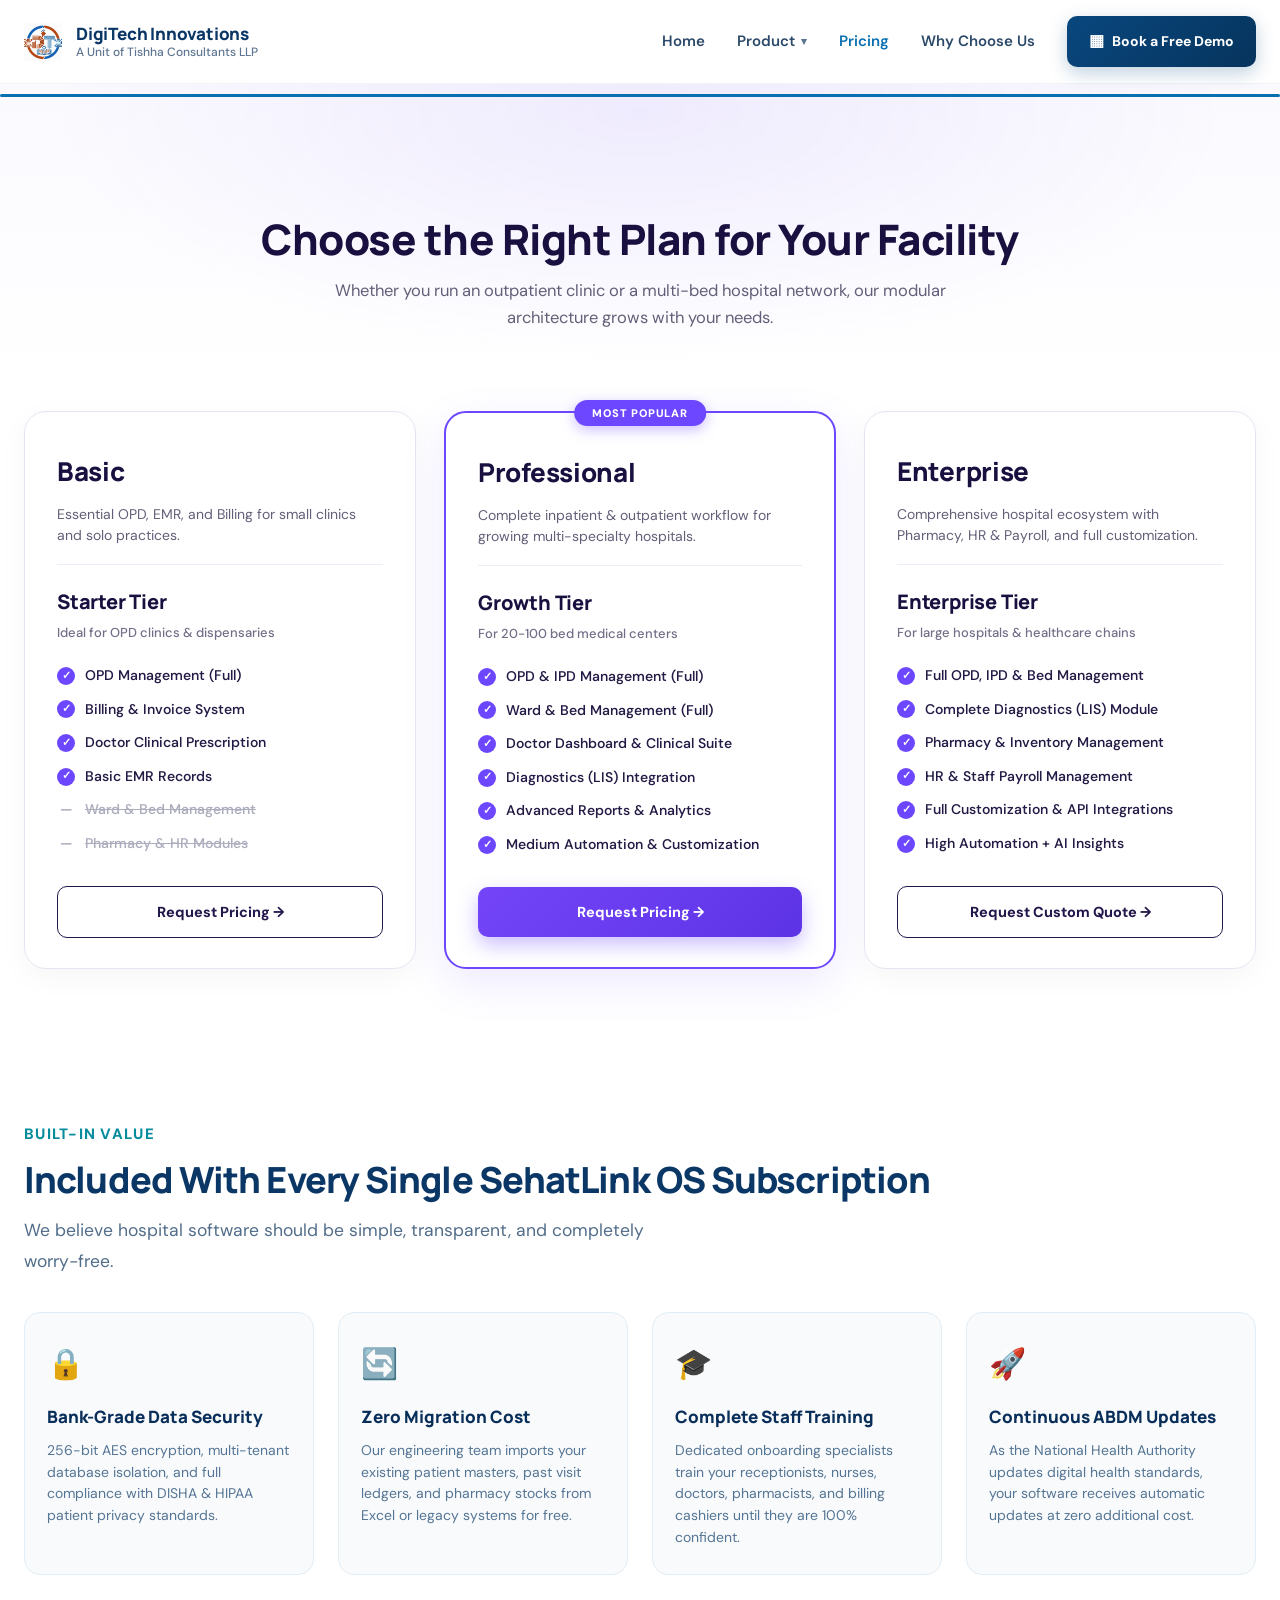
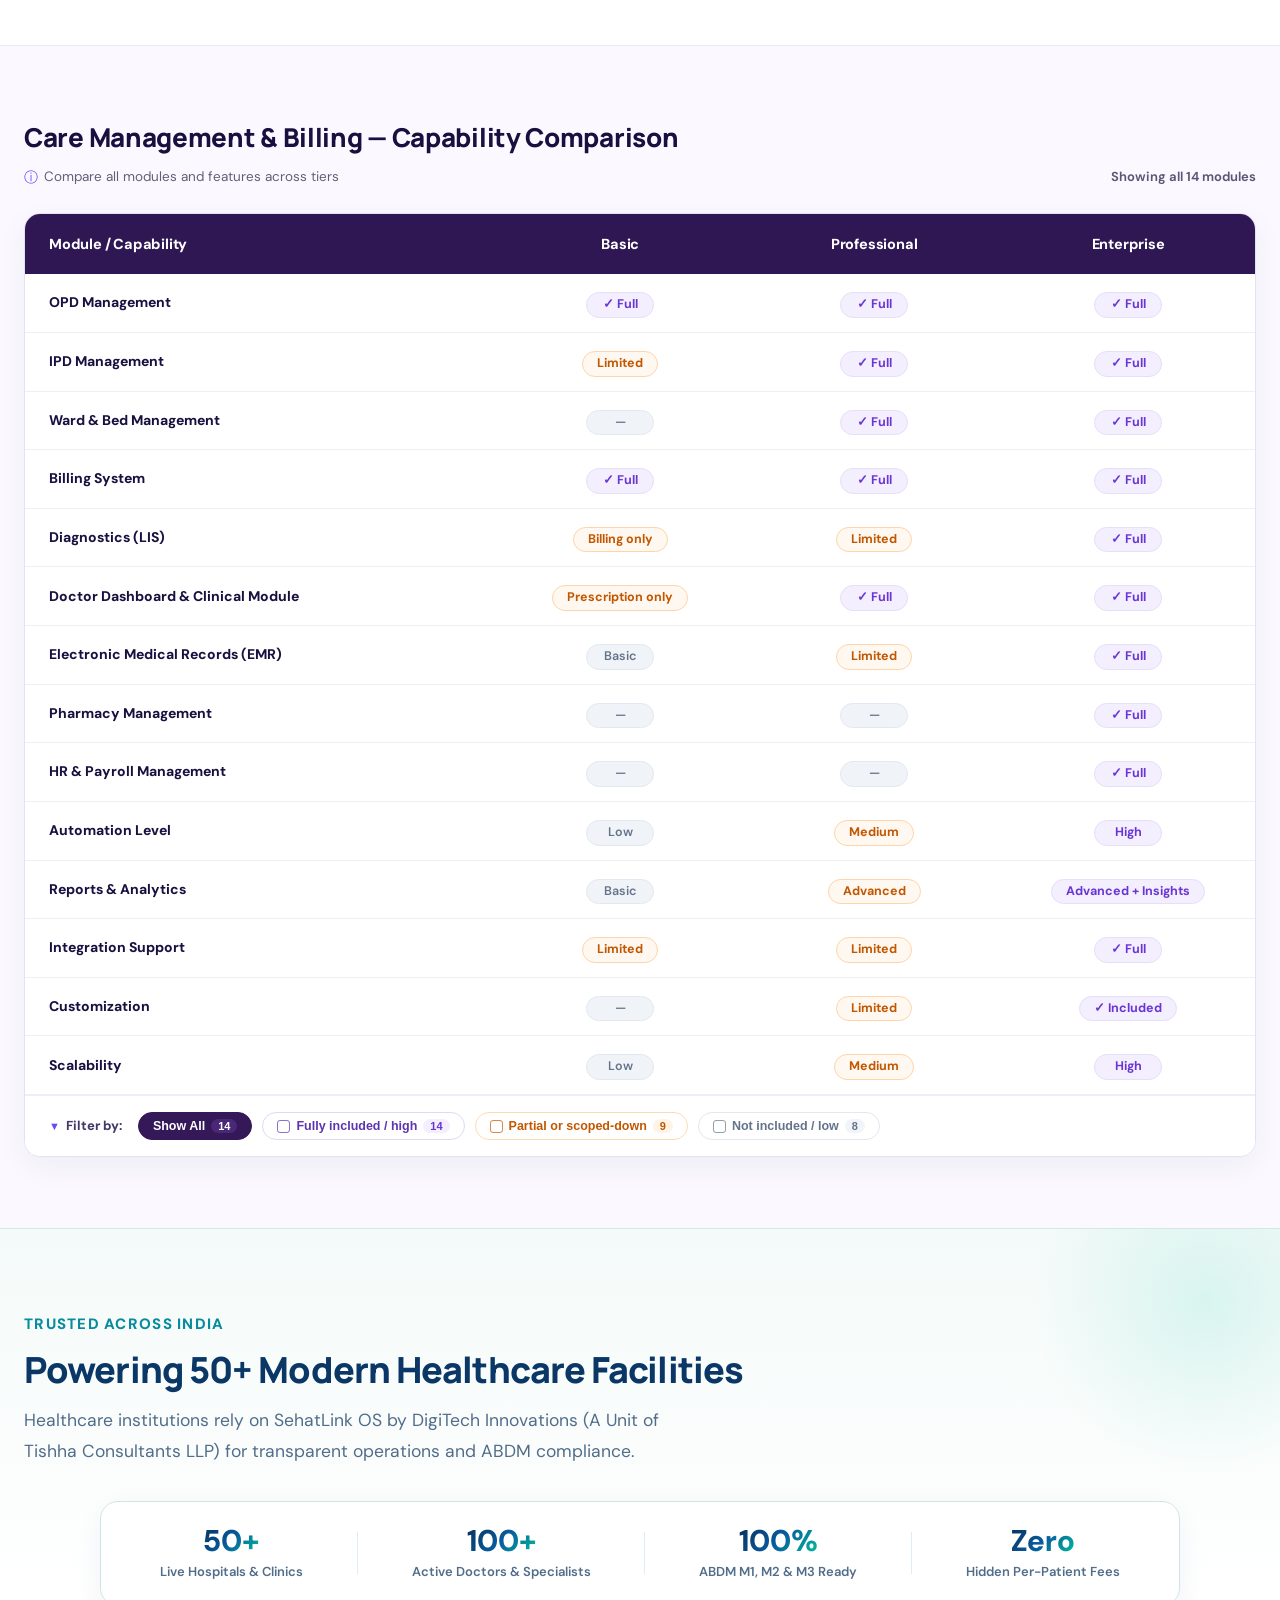
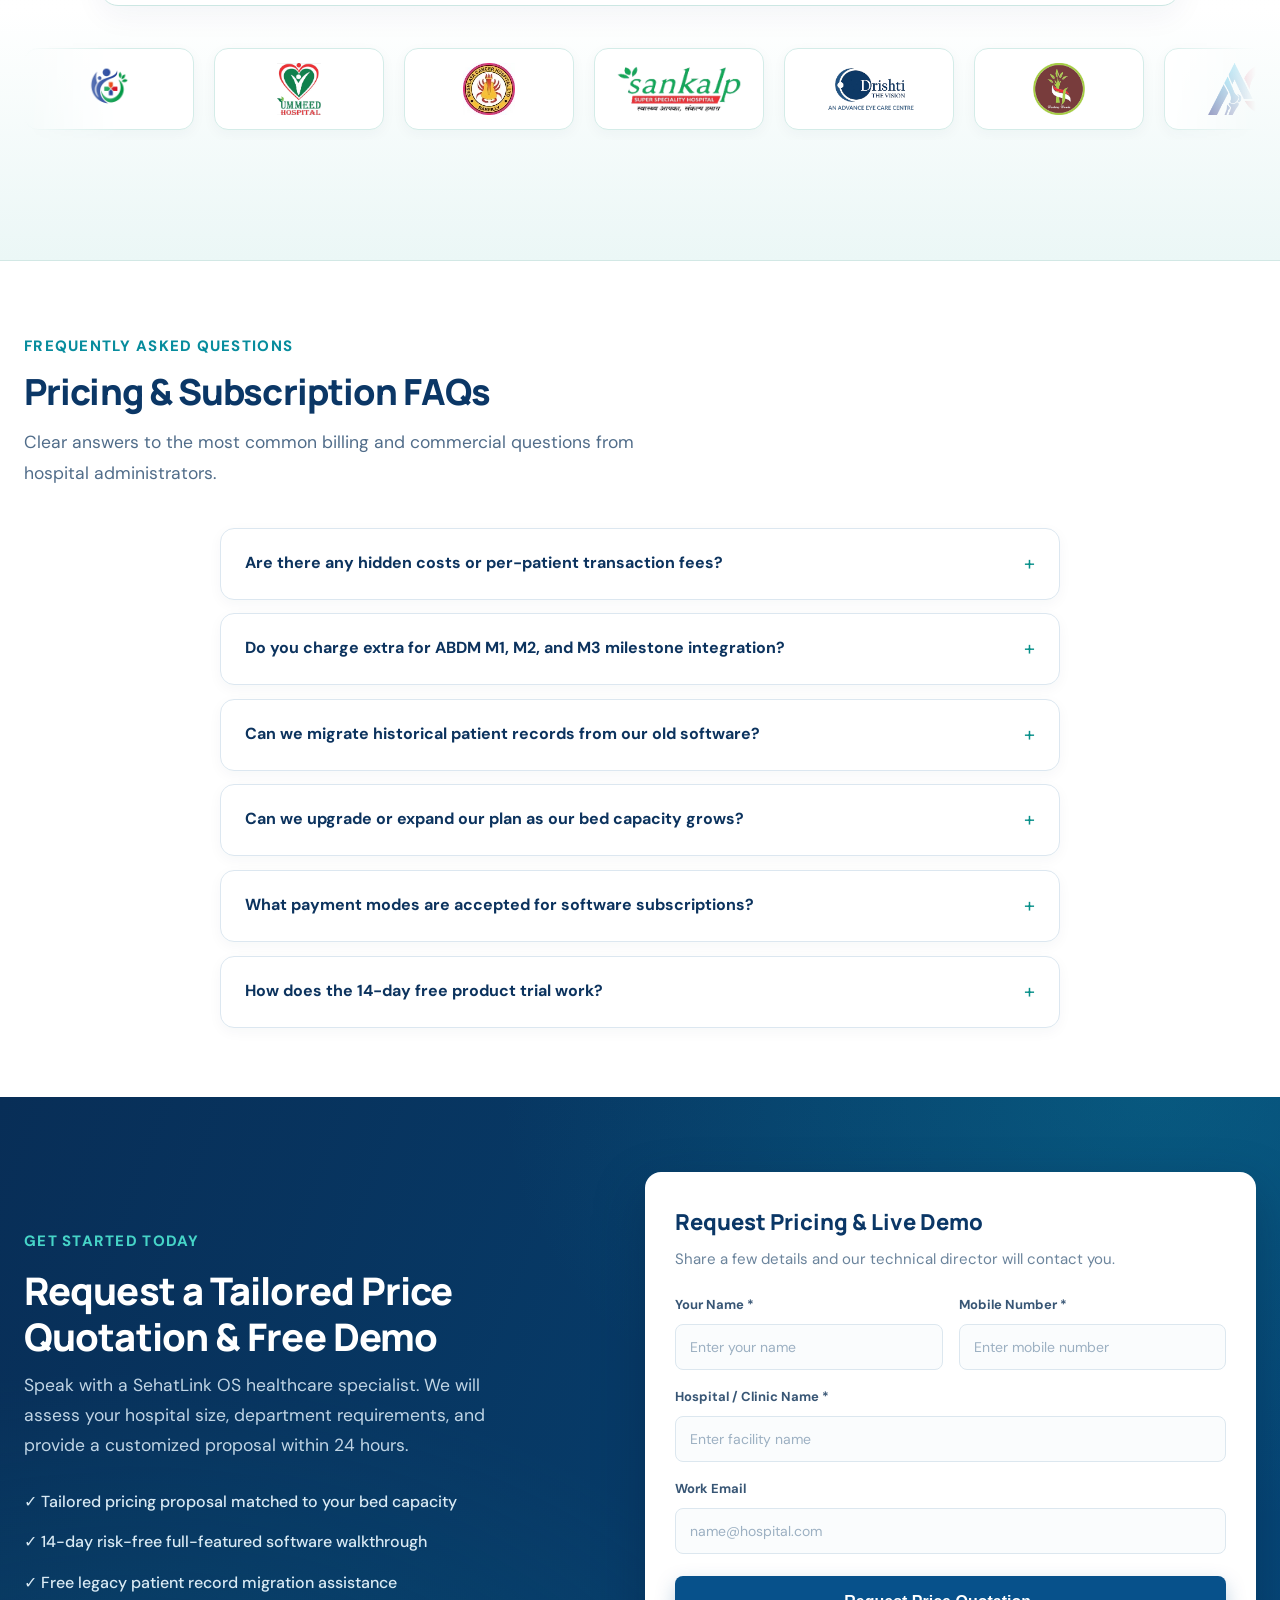
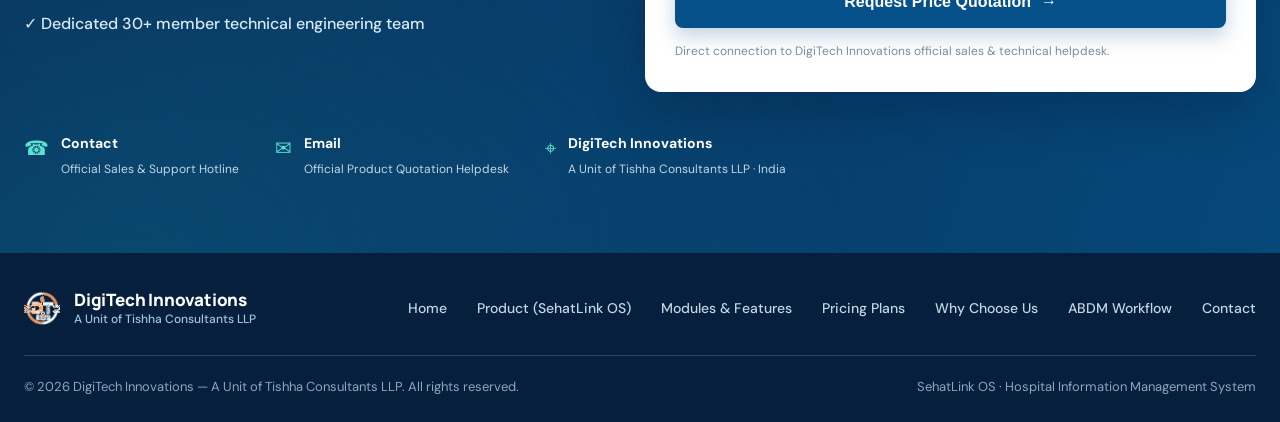
==== pricing.html @ c57d063b "Add price page" ====
<!doctype html>
<html lang="en">

<head>
  <meta charset="UTF-8" />
  <meta name="viewport" content="width=device-width, initial-scale=1.0" />
  <title>
    Pricing Plans & Packages — SehatLink OS | DigiTech Innovations
  </title>
  <meta name="description"
    content="Transparent, affordable pricing plans for SehatLink OS Hospital Management Software (HIMS). Compare Clinic Starter, Multi-Specialty Hospital, and Enterprise Chain editions with 100% ABDM compliance and zero hidden fees." />
  <meta name="keywords"
    content="Hospital Management Software Price, HIMS Pricing India, SehatLink OS Cost, Clinic Software Plans, ABDM Software Price, Hospital EMR Cost, DigiTech Innovations, Tishha Consultants LLP" />

  <link rel="preconnect" href="https://fonts.googleapis.com" />
  <link rel="preconnect" href="https://fonts.gstatic.com" crossorigin />
  <link
    href="https://fonts.googleapis.com/css2?family=DM+Sans:wght@400;500;600;700&family=Manrope:wght@400;500;600;700;800;900&display=swap"
    rel="stylesheet" />
  <link rel="stylesheet" href="styles.css" />
</head>

<body>
  <!-- Top Site Navigation Header -->
  <header class="site-header">
    <div class="container nav-wrap">
      <a class="brand" href="index.html" aria-label="DigiTech Innovations — A Unit of Tishha Consultants LLP home">
        <div class="company-logo-badge">
          <img src="assets/images/digitechinnovation_White_logo.jpg" alt="DigiTech Innovations Logo"
            class="company-logo-img" />
        </div>
        <span class="brand-copy">
          <strong>DigiTech Innovations</strong>
          <small>A Unit of Tishha Consultants LLP</small>
        </span>
      </a>
      <button class="menu-toggle" aria-label="Toggle navigation" aria-expanded="false">
        <span></span><span></span><span></span>
      </button>
      <nav class="nav-links">
        <a href="index.html">Home</a>
        <div class="nav-item-dropdown">
          <a href="product.html" class="nav-dropdown-trigger">
            Product <span class="dropdown-chevron">▾</span>
          </a>
          <div class="dropdown-menu">
            <div class="dropdown-menu-inner">
              <a href="product.html" class="dropdown-item">
                <span class="dropdown-icon blue">✣</span>
                <div>
                  <strong>SehatLink OS Overview</strong>
                  <small>Complete Hospital Management System</small>
                </div>
              </a>
              <a href="product.html#abdm-workflow" class="dropdown-item">
                <span class="dropdown-icon teal">↗</span>
                <div>
                  <strong>How SehatLink OS Works with ABDM</strong>
                  <small>M1, M2 & M3 Milestone Workflows</small>
                </div>
              </a>
              <a href="product.html#features" class="dropdown-item">
                <span class="dropdown-icon cyan">▦</span>
                <div>
                  <strong>Modules & Features</strong>
                  <small>OPD, IPD, Billing & EMR</small>
                </div>
              </a>
              <a href="index.html#about" class="dropdown-item">
                <span class="dropdown-icon violet">⚙</span>
                <div>
                  <strong>Role-Based Access</strong>
                  <small>Reception, Doctor & Admin Portals</small>
                </div>
              </a>
            </div>
          </div>
        </div>
        <a href="pricing.html" class="active">Pricing</a>
        <a href="why-choose-us.html">Why Choose Us</a>
        <a class="nav-cta" href="#contact"><span class="calendar-icon">▦</span> Book a Free Demo</a>
      </nav>
    </div>
  </header>

  <main>
    <!-- Pricing Hero Section -->
    <section class="pricing-hero">
      <div class="hero-glow"></div>
      <div class="container">
        <div class="pricing-hero-copy reveal text-center">
          <h1>Choose the Right Plan for Your Facility</h1>
          <p>
            Whether you run an outpatient clinic or a multi-bed hospital network, our modular architecture grows with
            your needs.
          </p>
        </div>
      </div>
    </section>

    <!-- 3 Core Pricing Tiers -->
    <section class="pricing-section">
      <div class="container">
        <div class="pricing-plans-grid">
          <!-- Plan 1: Basic (Starter Tier) -->
          <div class="pricing-card reveal delay-1">
            <div class="p-card-inner">
              <div class="p-tier-top">
                <h3 class="p-tier-title">Basic</h3>
                <p class="p-tier-subtitle">
                  Essential OPD, EMR, and Billing for small clinics and solo practices.
                </p>
                <div class="p-tier-divider"></div>
                <h4 class="p-subtier-title">Starter Tier</h4>
                <p class="p-subtier-desc">Ideal for OPD clinics & dispensaries</p>
              </div>

              <ul class="p-features-list">
                <li class="p-feat-item">
                  <span class="p-check-badge">✓</span>
                  <span>OPD Management (Full)</span>
                </li>
                <li class="p-feat-item">
                  <span class="p-check-badge">✓</span>
                  <span>Billing & Invoice System</span>
                </li>
                <li class="p-feat-item">
                  <span class="p-check-badge">✓</span>
                  <span>Doctor Clinical Prescription</span>
                </li>
                <li class="p-feat-item">
                  <span class="p-check-badge">✓</span>
                  <span>Basic EMR Records</span>
                </li>
                <li class="p-feat-item excluded">
                  <span class="p-dash-badge">—</span>
                  <span class="p-strikethrough">Ward & Bed Management</span>
                </li>
                <li class="p-feat-item excluded">
                  <span class="p-dash-badge">—</span>
                  <span class="p-strikethrough">Pharmacy & HR Modules</span>
                </li>
              </ul>
            </div>

            <a href="#contact" class="p-card-btn btn-outline">
              Request Pricing →
            </a>
          </div>

          <!-- Plan 2: Professional (Growth Tier - Most Popular) -->
          <div class="pricing-card featured-popular reveal delay-2">
            <span class="pricing-floating-badge">MOST POPULAR</span>
            <div class="p-card-inner">
              <div class="p-tier-top">
                <h3 class="p-tier-title">Professional</h3>
                <p class="p-tier-subtitle">
                  Complete inpatient & outpatient workflow for growing multi-specialty hospitals.
                </p>
                <div class="p-tier-divider"></div>
                <h4 class="p-subtier-title">Growth Tier</h4>
                <p class="p-subtier-desc">For 20-100 bed medical centers</p>
              </div>

              <ul class="p-features-list">
                <li class="p-feat-item">
                  <span class="p-check-badge">✓</span>
                  <span>OPD & IPD Management (Full)</span>
                </li>
                <li class="p-feat-item">
                  <span class="p-check-badge">✓</span>
                  <span>Ward & Bed Management (Full)</span>
                </li>
                <li class="p-feat-item">
                  <span class="p-check-badge">✓</span>
                  <span>Doctor Dashboard & Clinical Suite</span>
                </li>
                <li class="p-feat-item">
                  <span class="p-check-badge">✓</span>
                  <span>Diagnostics (LIS) Integration</span>
                </li>
                <li class="p-feat-item">
                  <span class="p-check-badge">✓</span>
                  <span>Advanced Reports & Analytics</span>
                </li>
                <li class="p-feat-item">
                  <span class="p-check-badge">✓</span>
                  <span>Medium Automation & Customization</span>
                </li>
              </ul>
            </div>

            <a href="#contact" class="p-card-btn btn-solid-purple">
              Request Pricing →
            </a>
          </div>

          <!-- Plan 3: Enterprise (Enterprise Tier) -->
          <div class="pricing-card reveal delay-3">
            <div class="p-card-inner">
              <div class="p-tier-top">
                <h3 class="p-tier-title">Enterprise</h3>
                <p class="p-tier-subtitle">
                  Comprehensive hospital ecosystem with Pharmacy, HR & Payroll, and full customization.
                </p>
                <div class="p-tier-divider"></div>
                <h4 class="p-subtier-title">Enterprise Tier</h4>
                <p class="p-subtier-desc">For large hospitals & healthcare chains</p>
              </div>

              <ul class="p-features-list">
                <li class="p-feat-item">
                  <span class="p-check-badge">✓</span>
                  <span>Full OPD, IPD & Bed Management</span>
                </li>
                <li class="p-feat-item">
                  <span class="p-check-badge">✓</span>
                  <span>Complete Diagnostics (LIS) Module</span>
                </li>
                <li class="p-feat-item">
                  <span class="p-check-badge">✓</span>
                  <span>Pharmacy & Inventory Management</span>
                </li>
                <li class="p-feat-item">
                  <span class="p-check-badge">✓</span>
                  <span>HR & Staff Payroll Management</span>
                </li>
                <li class="p-feat-item">
                  <span class="p-check-badge">✓</span>
                  <span>Full Customization & API Integrations</span>
                </li>
                <li class="p-feat-item">
                  <span class="p-check-badge">✓</span>
                  <span>High Automation + AI Insights</span>
                </li>
              </ul>
            </div>

            <a href="#contact" class="p-card-btn btn-outline">
              Request Custom Quote →
            </a>
          </div>
        </div>
      </div>
    </section>

    <!-- What's Always Included in Every Plan -->
    <section class="included-section">
      <div class="container">
        <div class="section-heading text-center reveal">
          <span class="section-kicker">BUILT-IN VALUE</span>
          <h2>Included With Every Single SehatLink OS Subscription</h2>
          <p>
            We believe hospital software should be simple, transparent, and completely worry-free.
          </p>
        </div>

        <div class="included-grid">
          <div class="included-card reveal delay-1">
            <span class="inc-icon">🔒</span>
            <h4>Bank-Grade Data Security</h4>
            <p>
              256-bit AES encryption, multi-tenant database isolation, and full compliance with DISHA & HIPAA patient
              privacy standards.
            </p>
          </div>
          <div class="included-card reveal delay-2">
            <span class="inc-icon">🔄</span>
            <h4>Zero Migration Cost</h4>
            <p>
              Our engineering team imports your existing patient masters, past visit ledgers, and pharmacy stocks from
              Excel or legacy systems for free.
            </p>
          </div>
          <div class="included-card reveal delay-3">
            <span class="inc-icon">🎓</span>
            <h4>Complete Staff Training</h4>
            <p>
              Dedicated onboarding specialists train your receptionists, nurses, doctors, pharmacists, and billing
              cashiers until they are 100% confident.
            </p>
          </div>
          <div class="included-card reveal delay-4">
            <span class="inc-icon">🚀</span>
            <h4>Continuous ABDM Updates</h4>
            <p>
              As the National Health Authority updates digital health standards, your software receives automatic
              updates at zero additional cost.
            </p>
          </div>
        </div>
      </div>
    </section>

    <!-- Capability Comparison Section -->
    <section class="pricing-matrix-section" id="capabilities">
      <div class="container">
        <div class="comparison-header reveal">
          <div class="comparison-header-left">
            <h2>Care Management & Billing — Capability Comparison</h2>
            <p class="comparison-subtitle">
              <span class="info-circle-icon">ⓘ</span> Compare all modules and features across tiers
            </p>
          </div>
          <div class="comparison-header-right">
            <span class="module-counter-tag" id="moduleCountBadge">Showing all 14 modules</span>
          </div>
        </div>

        <div class="capability-table-card reveal">
          <div class="table-responsive-container">
            <table class="capability-matrix-table" id="capabilityTable">
              <thead>
                <tr>
                  <th class="col-module">Module / Capability</th>
                  <th class="col-tier">Basic</th>
                  <th class="col-tier">Professional</th>
                  <th class="col-tier">Enterprise</th>
                </tr>
              </thead>
              <tbody>
                <!-- Row 1: OPD Management -->
                <tr class="capability-row" data-tags="full">
                  <td class="cell-module-name">OPD Management</td>
                  <td class="cell-status"><span class="pill-badge pill-purple">✓ Full</span></td>
                  <td class="cell-status"><span class="pill-badge pill-purple">✓ Full</span></td>
                  <td class="cell-status"><span class="pill-badge pill-purple">✓ Full</span></td>
                </tr>

                <!-- Row 2: IPD Management -->
                <tr class="capability-row" data-tags="full partial">
                  <td class="cell-module-name">IPD Management</td>
                  <td class="cell-status"><span class="pill-badge pill-amber">Limited</span></td>
                  <td class="cell-status"><span class="pill-badge pill-purple">✓ Full</span></td>
                  <td class="cell-status"><span class="pill-badge pill-purple">✓ Full</span></td>
                </tr>

                <!-- Row 3: Ward & Bed Management -->
                <tr class="capability-row" data-tags="full unincluded">
                  <td class="cell-module-name">Ward & Bed Management</td>
                  <td class="cell-status"><span class="pill-badge pill-slate">—</span></td>
                  <td class="cell-status"><span class="pill-badge pill-purple">✓ Full</span></td>
                  <td class="cell-status"><span class="pill-badge pill-purple">✓ Full</span></td>
                </tr>

                <!-- Row 4: Billing System -->
                <tr class="capability-row" data-tags="full">
                  <td class="cell-module-name">Billing System</td>
                  <td class="cell-status"><span class="pill-badge pill-purple">✓ Full</span></td>
                  <td class="cell-status"><span class="pill-badge pill-purple">✓ Full</span></td>
                  <td class="cell-status"><span class="pill-badge pill-purple">✓ Full</span></td>
                </tr>

                <!-- Row 5: Diagnostics (LIS) -->
                <tr class="capability-row" data-tags="full partial">
                  <td class="cell-module-name">Diagnostics (LIS)</td>
                  <td class="cell-status"><span class="pill-badge pill-amber">Billing only</span></td>
                  <td class="cell-status"><span class="pill-badge pill-amber">Limited</span></td>
                  <td class="cell-status"><span class="pill-badge pill-purple">✓ Full</span></td>
                </tr>

                <!-- Row 6: Doctor Dashboard & Clinical Module -->
                <tr class="capability-row" data-tags="full partial">
                  <td class="cell-module-name">Doctor Dashboard & Clinical Module</td>
                  <td class="cell-status"><span class="pill-badge pill-amber">Prescription only</span></td>
                  <td class="cell-status"><span class="pill-badge pill-purple">✓ Full</span></td>
                  <td class="cell-status"><span class="pill-badge pill-purple">✓ Full</span></td>
                </tr>

                <!-- Row 7: Electronic Medical Records (EMR) -->
                <tr class="capability-row" data-tags="full partial unincluded">
                  <td class="cell-module-name">Electronic Medical Records (EMR)</td>
                  <td class="cell-status"><span class="pill-badge pill-slate">Basic</span></td>
                  <td class="cell-status"><span class="pill-badge pill-amber">Limited</span></td>
                  <td class="cell-status"><span class="pill-badge pill-purple">✓ Full</span></td>
                </tr>

                <!-- Row 8: Pharmacy Management -->
                <tr class="capability-row" data-tags="full unincluded">
                  <td class="cell-module-name">Pharmacy Management</td>
                  <td class="cell-status"><span class="pill-badge pill-slate">—</span></td>
                  <td class="cell-status"><span class="pill-badge pill-slate">—</span></td>
                  <td class="cell-status"><span class="pill-badge pill-purple">✓ Full</span></td>
                </tr>

                <!-- Row 9: HR & Payroll Management -->
                <tr class="capability-row" data-tags="full unincluded">
                  <td class="cell-module-name">HR & Payroll Management</td>
                  <td class="cell-status"><span class="pill-badge pill-slate">—</span></td>
                  <td class="cell-status"><span class="pill-badge pill-slate">—</span></td>
                  <td class="cell-status"><span class="pill-badge pill-purple">✓ Full</span></td>
                </tr>

                <!-- Row 10: Automation Level -->
                <tr class="capability-row" data-tags="full partial unincluded">
                  <td class="cell-module-name">Automation Level</td>
                  <td class="cell-status"><span class="pill-badge pill-slate">Low</span></td>
                  <td class="cell-status"><span class="pill-badge pill-amber">Medium</span></td>
                  <td class="cell-status"><span class="pill-badge pill-purple">High</span></td>
                </tr>

                <!-- Row 11: Reports & Analytics -->
                <tr class="capability-row" data-tags="full partial unincluded">
                  <td class="cell-module-name">Reports & Analytics</td>
                  <td class="cell-status"><span class="pill-badge pill-slate">Basic</span></td>
                  <td class="cell-status"><span class="pill-badge pill-amber">Advanced</span></td>
                  <td class="cell-status"><span class="pill-badge pill-purple">Advanced + Insights</span></td>
                </tr>

                <!-- Row 12: Integration Support -->
                <tr class="capability-row" data-tags="full partial">
                  <td class="cell-module-name">Integration Support</td>
                  <td class="cell-status"><span class="pill-badge pill-amber">Limited</span></td>
                  <td class="cell-status"><span class="pill-badge pill-amber">Limited</span></td>
                  <td class="cell-status"><span class="pill-badge pill-purple">✓ Full</span></td>
                </tr>

                <!-- Row 13: Customization -->
                <tr class="capability-row" data-tags="full partial unincluded">
                  <td class="cell-module-name">Customization</td>
                  <td class="cell-status"><span class="pill-badge pill-slate">—</span></td>
                  <td class="cell-status"><span class="pill-badge pill-amber">Limited</span></td>
                  <td class="cell-status"><span class="pill-badge pill-purple">✓ Included</span></td>
                </tr>

                <!-- Row 14: Scalability -->
                <tr class="capability-row" data-tags="full partial unincluded">
                  <td class="cell-module-name">Scalability</td>
                  <td class="cell-status"><span class="pill-badge pill-slate">Low</span></td>
                  <td class="cell-status"><span class="pill-badge pill-amber">Medium</span></td>
                  <td class="cell-status"><span class="pill-badge pill-purple">High</span></td>
                </tr>
              </tbody>
            </table>
          </div>

          <!-- Interactive Filter Bar -->
          <div class="capability-filter-bar">
            <div class="filter-label-wrap">
              <span class="filter-funnel-icon">▼</span>
              <span class="filter-title">Filter by:</span>
            </div>
            <div class="filter-pills-group">
              <button type="button" class="filter-pill-btn active" data-filter="all" id="filterAll">
                <span>Show All</span> <span class="filter-count-badge">14</span>
              </button>
              <button type="button" class="filter-pill-btn pill-btn-purple" data-filter="full" id="filterFull">
                <span class="filter-checkbox-box"></span> <span>Fully included / high</span> <span
                  class="filter-count-badge">14</span>
              </button>
              <button type="button" class="filter-pill-btn pill-btn-amber" data-filter="partial" id="filterPartial">
                <span class="filter-checkbox-box"></span> <span>Partial or scoped-down</span> <span
                  class="filter-count-badge">9</span>
              </button>
              <button type="button" class="filter-pill-btn pill-btn-slate" data-filter="unincluded"
                id="filterUnincluded">
                <span class="filter-checkbox-box"></span> <span>Not included / low</span> <span
                  class="filter-count-badge">8</span>
              </button>
            </div>
          </div>
        </div>
      </div>
    </section>

    <!-- Client Trust Proof -->
    <section class="section clients-section" id="clients">
      <div class="container">
        <div class="section-heading text-center reveal">
          <span class="section-kicker">TRUSTED ACROSS INDIA</span>
          <h2>Powering 50+ Modern Healthcare Facilities</h2>
          <p>
            Healthcare institutions rely on SehatLink OS by DigiTech Innovations (A Unit of Tishha Consultants LLP) for
            transparent operations and ABDM compliance.
          </p>
        </div>

        <div class="client-stats-strip reveal">
          <div class="client-stat-item">
            <span class="c-stat-number">50+</span>
            <span class="c-stat-label">Live Hospitals & Clinics</span>
          </div>
          <div class="client-stat-divider"></div>
          <div class="client-stat-item">
            <span class="c-stat-number">100+</span>
            <span class="c-stat-label">Active Doctors & Specialists</span>
          </div>
          <div class="client-stat-divider"></div>
          <div class="client-stat-item">
            <span class="c-stat-number">100%</span>
            <span class="c-stat-label">ABDM M1, M2 & M3 Ready</span>
          </div>
          <div class="client-stat-divider"></div>
          <div class="client-stat-item">
            <span class="c-stat-number">Zero</span>
            <span class="c-stat-label">Hidden Per-Patient Fees</span>
          </div>
        </div>

        <!-- Logo Marquee Track -->
        <div class="client-marquee-container reveal">
          <div class="client-marquee-track">
            <div class="client-marquee-item"><img src="assets/clients/pragati-neolife-logo.webp"
                alt="Pragati Neolife Hospital" loading="lazy" /></div>
            <div class="client-marquee-item"><img
                src="assets/clients/ummeed-hospital-and-critical-care-bareilly-usplueezeg.jpg" alt="Ummeed Hospital"
                loading="lazy" /></div>
            <div class="client-marquee-item"><img src="assets/clients/ksn-3.webp" alt="KSN Healthcare" loading="lazy" />
            </div>
            <div class="client-marquee-item"><img src="assets/clients/logo.webp" alt="Healthcare Partner Clinic"
                loading="lazy" /></div>
            <div class="client-marquee-item"><img src="assets/clients/main_logo.png" alt="Multispeciality Hospital"
                loading="lazy" /></div>
            <div class="client-marquee-item"><img src="assets/clients/main_logo_1.png" alt="Medical Care"
                loading="lazy" /></div>
            <div class="client-marquee-item"><img src="assets/clients/main_logo_1 (3).png" alt="CarePlus Speciality"
                loading="lazy" /></div>
            <div class="client-marquee-item"><img src="assets/clients/main_logo_1 (7).png" alt="PrimeCare Hospital"
                loading="lazy" /></div>
            <!-- Loop Set -->
            <div class="client-marquee-item"><img src="assets/clients/pragati-neolife-logo.webp"
                alt="Pragati Neolife Hospital" loading="lazy" /></div>
            <div class="client-marquee-item"><img
                src="assets/clients/ummeed-hospital-and-critical-care-bareilly-usplueezeg.jpg" alt="Ummeed Hospital"
                loading="lazy" /></div>
            <div class="client-marquee-item"><img src="assets/clients/ksn-3.webp" alt="KSN Healthcare" loading="lazy" />
            </div>
            <div class="client-marquee-item"><img src="assets/clients/logo.webp" alt="Healthcare Partner Clinic"
                loading="lazy" /></div>
            <div class="client-marquee-item"><img src="assets/clients/main_logo.png" alt="Multispeciality Hospital"
                loading="lazy" /></div>
            <div class="client-marquee-item"><img src="assets/clients/main_logo_1.png" alt="Medical Care"
                loading="lazy" /></div>
            <div class="client-marquee-item"><img src="assets/clients/main_logo_1 (3).png" alt="CarePlus Speciality"
                loading="lazy" /></div>
            <div class="client-marquee-item"><img src="assets/clients/main_logo_1 (7).png" alt="PrimeCare Hospital"
                loading="lazy" /></div>
          </div>
        </div>
      </div>
    </section>

    <!-- Pricing FAQ Accordion -->
    <section class="section product-faq-section" id="faq">
      <div class="container">
        <div class="section-heading reveal">
          <span class="section-kicker">FREQUENTLY ASKED QUESTIONS</span>
          <h2>Pricing & Subscription FAQs</h2>
          <p>
            Clear answers to the most common billing and commercial questions from hospital administrators.
          </p>
        </div>

        <div class="faq-list">
          <details class="faq-item reveal delay-1">
            <summary class="faq-question">
              <span>Are there any hidden costs or per-patient transaction fees?</span>
              <span class="faq-icon">+</span>
            </summary>
            <div class="faq-answer">
              <p>
                <strong>No.</strong> SehatLink OS operates on a transparent fixed subscription model. We do not charge
                any per-patient registration fee, per-prescription fee, or per-invoice cut. You can register unlimited
                patients within your active tier.
              </p>
            </div>
          </details>

          <details class="faq-item reveal delay-2">
            <summary class="faq-question">
              <span>Do you charge extra for ABDM M1, M2, and M3 milestone integration?</span>
              <span class="faq-icon">+</span>
            </summary>
            <div class="faq-answer">
              <p>
                No. Complete ABDM integration—including 14-digit ABHA creation (M1), Health Information Provider FHIR
                linking (M2), and Health Information User consent gateway (M3)—is natively embedded into SehatLink OS at
                zero extra surcharge.
              </p>
            </div>
          </details>

          <details class="faq-item reveal delay-3">
            <summary class="faq-question">
              <span>Can we migrate historical patient records from our old software?</span>
              <span class="faq-icon">+</span>
            </summary>
            <div class="faq-answer">
              <p>
                Yes! Our technical team provides complimentary data migration for patient demographics, historical
                visits, and pharmacy stock ledgers from Excel files, CSV spreadsheets, or SQL database dumps.
              </p>
            </div>
          </details>

          <details class="faq-item reveal delay-4">
            <summary class="faq-question">
              <span>Can we upgrade or expand our plan as our bed capacity grows?</span>
              <span class="faq-icon">+</span>
            </summary>
            <div class="faq-answer">
              <p>
                Absolutely. SehatLink OS is fully modular. You can start with the Clinic Starter plan and upgrade to the
                Multi-Specialty Hospital or Enterprise edition seamlessly without losing any past data or configuration.
              </p>
            </div>
          </details>

          <details class="faq-item reveal delay-5">
            <summary class="faq-question">
              <span>What payment modes are accepted for software subscriptions?</span>
              <span class="faq-icon">+</span>
            </summary>
            <div class="faq-answer">
              <p>
                We accept official institutional payments via NEFT / RTGS bank transfer, UPI QR code, Corporate
                Netbanking, and Debit / Credit Cards. All invoices are 100% GST-compliant with input tax credit
                eligibility.
              </p>
            </div>
          </details>

          <details class="faq-item reveal delay-6">
            <summary class="faq-question">
              <span>How does the 14-day free product trial work?</span>
              <span class="faq-icon">+</span>
            </summary>
            <div class="faq-answer">
              <p>
                When you schedule a demo with our team, we set up a fully-functional sandbox instance of SehatLink OS
                pre-loaded with sample hospital data. Your doctors and staff can test-drive the actual system for 14
                days with zero obligation.
              </p>
            </div>
          </details>
        </div>
      </div>
    </section>

    <!-- Request Demo / Custom Quotation Form -->
    <section class="contact-section" id="contact">
      <div class="container contact-grid">
        <div class="contact-copy reveal-left">
          <span class="section-kicker">GET STARTED TODAY</span>
          <h2>Request a Tailored Price Quotation & Free Demo</h2>
          <p>
            Speak with a SehatLink OS healthcare specialist. We will assess your hospital size, department requirements,
            and provide a customized proposal within 24 hours.
          </p>
          <div class="contact-points">
            <span>✓ Tailored pricing proposal matched to your bed capacity</span>
            <span>✓ 14-day risk-free full-featured software walkthrough</span>
            <span>✓ Free legacy patient record migration assistance</span>
            <span>✓ Dedicated 30+ member technical engineering team</span>
          </div>
        </div>
        <form class="demo-form reveal-right" id="demoForm">
          <h3>Request Pricing & Live Demo</h3>
          <p>Share a few details and our technical director will contact you.</p>
          <div class="form-row">
            <div class="field">
              <label for="name">Your Name *</label>
              <input id="name" name="name" required placeholder="Enter your name" />
            </div>
            <div class="field">
              <label for="phone">Mobile Number *</label>
              <input id="phone" name="phone" required type="tel" pattern="[0-9+\-\s()]{8,}"
                placeholder="Enter mobile number" />
            </div>
          </div>
          <div class="field">
            <label for="facility">Hospital / Clinic Name *</label>
            <input id="facility" name="facility" required placeholder="Enter facility name" />
          </div>
          <div class="field">
            <label for="email">Work Email</label>
            <input id="email" name="email" type="email" placeholder="name@hospital.com" />
          </div>
          <button class="btn btn-primary form-submit" type="submit">
            Request Price Quotation <span>→</span>
          </button>
          <small class="form-note" id="formNote">Direct connection to DigiTech Innovations official sales & technical
            helpdesk.</small>
        </form>
        <div class="contact-details reveal delay-2">
          <div>
            ☎
            <span><b>Contact</b><small>Official Sales & Support Hotline</small></span>
          </div>
          <div>
            ✉
            <span><b>Email</b><small>Official Product Quotation Helpdesk</small></span>
          </div>
          <div>
            ⌖
            <span><b>DigiTech Innovations</b><small>A Unit of Tishha Consultants LLP · India</small></span>
          </div>
        </div>
      </div>
    </section>
  </main>

  <!-- Site Footer -->
  <footer class="site-footer">
    <div class="container footer-top">
      <a class="brand footer-brand" href="index.html"
        aria-label="DigiTech Innovations — A Unit of Tishha Consultants LLP home">
        <div class="company-logo-badge footer-logo-badge">
          <img src="assets/images/digitechinnovation_darkbg_logo.png" alt="DigiTech Innovations Logo"
            class="company-logo-img" />
        </div>
        <span class="brand-copy">
          <strong>DigiTech Innovations</strong>
          <small>A Unit of Tishha Consultants LLP</small>
        </span>
      </a>
      <div class="footer-links">
        <a href="index.html">Home</a>
        <a href="product.html">Product (SehatLink OS)</a>
        <a href="product.html#features">Modules & Features</a>
        <a href="pricing.html">Pricing Plans</a>
        <a href="why-choose-us.html">Why Choose Us</a>
        <a href="product.html#abdm-workflow">ABDM Workflow</a>
        <a href="#contact">Contact</a>
      </div>
    </div>
    <div class="container footer-bottom">
      <span>© <span id="year"></span> DigiTech Innovations — A Unit of Tishha
        Consultants LLP. All rights reserved.</span>
      <span>SehatLink OS · Hospital Information Management System</span>
    </div>
  </footer>

  <script src="script.js"></script>
</body>

</html>
---- styles.css ----
* {
  box-sizing: border-box;
}
:root {
  --navy: #092e59;
  --blue: #075b9e;
  --teal: #02c39a;
  --emerald: #02c39a;
  --text: #183b61;
  --muted: #516d8a;
  --line: #e1edf5;
  --pale: #f2f9fc;
  --font-base: "DM Sans", -apple-system, BlinkMacSystemFont, sans-serif;
  --font-heading: "Manrope", "DM Sans", sans-serif;
}
html {
  scroll-behavior: smooth;
  scroll-padding-top: 100px;
  font-size: 16px;
}
body {
  margin: 0;
  font-family: var(--font-base);
  color: var(--text);
  background: #fff;
  font-size: 1.0625rem;
  line-height: 1.68;
  -webkit-font-smoothing: antialiased;
}
p {
  font-size: 1.0625rem;
  line-height: 1.68;
}
h1,
h2,
h3,
h4,
strong {
  font-family: var(--font-heading);
}
a {
  color: inherit;
  text-decoration: none;
}
.container {
  width: min(1240px, calc(100% - 48px));
  margin: auto;
}
.site-header {
  height: 84px;
  background: rgba(255, 255, 255, 0.96);
  border-bottom: 1px solid #edf3f7;
  position: sticky;
  top: 0;
  z-index: 20;
  backdrop-filter: blur(12px);
}
.nav-wrap,
.nav-links,
.brand {
  display: flex;
  align-items: center;
}
.nav-wrap {
  height: 100%;
  justify-content: space-between;
}
.brand {
  gap: 14px;
  color: var(--navy);
}
.company-logo-badge {
  display: inline-flex;
  align-items: center;
  justify-content: center;
  background: transparent;
  padding: 0;
  border-radius: 0;
  box-shadow: none;
  border: none;
  flex-shrink: 0;
  transition: transform 0.3s ease;
}
.brand:hover .company-logo-badge {
  transform: translateY(-1px) scale(1.03);
  box-shadow: none;
}
.company-logo-img {
  height: 38px;
  width: auto;
  max-width: 140px;
  object-fit: contain;
  display: block;
}
.site-header .company-logo-img {
  mix-blend-mode: multiply;
}
.footer-logo-badge {
  background: transparent;
  border: none;
  box-shadow: none;
  padding: 0;
}
.brand-mark {
  width: 36px;
  height: 36px;
  position: relative;
  display: inline-block;
  flex-shrink: 0;
}
.brand-mark span {
  position: absolute;
  width: 15px;
  height: 15px;
  background: #0b8b9d;
  border-radius: 6px;
  transform: rotate(45deg);
}
.brand-mark span:nth-child(1) {
  top: 0;
  left: 10px;
}
.brand-mark span:nth-child(2) {
  top: 10px;
  left: 0;
  background: #0b6692;
}
.brand-mark span:nth-child(3) {
  top: 10px;
  right: 0;
  background: #15b3a5;
}
.brand-mark span:nth-child(4) {
  bottom: 0;
  left: 10px;
  background: #087e9b;
}
.brand-copy {
  display: flex;
  flex-direction: column;
  line-height: 1.3;
}
.brand-copy strong {
  font-size: 17px;
  font-weight: 800;
  color: #0b3766;
  letter-spacing: -0.2px;
}
.brand-copy small {
  font-size: 12px;
  color: #5d7591;
  font-weight: 500;
}
.nav-links {
  gap: 32px;
  font-size: 15px;
  font-weight: 600;
  color: #2b4968;
}
.nav-links > a:not(.nav-cta):hover,
.nav-links > a:not(.nav-cta).active,
.nav-dropdown-trigger:hover,
.nav-dropdown-trigger.active {
  color: #0870b0;
}
.nav-links > a:not(.nav-cta).active:after {
  content: "";
  height: 3px;
  width: 100%;
  background: #0870b0;
  position: absolute;
  bottom: -14px;
  left: 0;
  border-radius: 2px;
}

/* Header Dropdown Menu */
.nav-item-dropdown {
  position: relative;
  display: inline-flex;
  align-items: center;
}
.nav-dropdown-trigger {
  display: inline-flex;
  align-items: center;
  gap: 6px;
  cursor: pointer;
  padding: 8px 0;
  transition: color 0.2s ease;
  position: relative;
}
.dropdown-chevron {
  font-size: 11px;
  transition: transform 0.25s ease;
  display: inline-block;
  color: #5d7591;
}
.nav-item-dropdown:hover .dropdown-chevron,
.nav-item-dropdown.open .dropdown-chevron {
  transform: rotate(180deg);
  color: #0870b0;
}
.dropdown-menu {
  position: absolute;
  top: 100%;
  left: 50%;
  transform: translateX(-50%) translateY(12px);
  width: 320px;
  background: #ffffff;
  border: 1px solid #dce8f0;
  border-radius: 16px;
  box-shadow: 0 16px 40px rgba(9, 46, 89, 0.15);
  padding: 10px;
  opacity: 0;
  visibility: hidden;
  transition:
    opacity 0.25s cubic-bezier(0.16, 1, 0.3, 1),
    transform 0.25s cubic-bezier(0.16, 1, 0.3, 1),
    visibility 0.25s;
  pointer-events: none;
  z-index: 100;
  margin-top: 12px;
}
.dropdown-menu::before {
  content: "";
  position: absolute;
  top: -7px;
  left: 50%;
  transform: translateX(-50%) rotate(45deg);
  width: 12px;
  height: 12px;
  background: #ffffff;
  border-left: 1px solid #dce8f0;
  border-top: 1px solid #dce8f0;
}
.nav-item-dropdown:hover .dropdown-menu,
.nav-item-dropdown.open .dropdown-menu {
  opacity: 1;
  visibility: visible;
  transform: translateX(-50%) translateY(0);
  pointer-events: auto;
}
.dropdown-menu-inner {
  display: flex;
  flex-direction: column;
  gap: 4px;
}
.dropdown-item {
  display: flex;
  align-items: center;
  gap: 12px;
  padding: 10px 12px;
  border-radius: 10px;
  text-decoration: none;
  transition:
    background 0.2s ease,
    transform 0.2s ease;
}
.dropdown-item:hover {
  background: #f0f7fc;
  transform: translateX(3px);
}
.dropdown-icon {
  width: 36px;
  height: 36px;
  border-radius: 10px;
  display: grid;
  place-items: center;
  font-size: 16px;
  font-weight: 700;
  flex-shrink: 0;
}
.dropdown-icon.blue {
  background: #e8f3fc;
  color: #075b9e;
}
.dropdown-icon.teal {
  background: #e2f7f5;
  color: #08a69f;
}
.dropdown-icon.cyan {
  background: #e0f8ff;
  color: #008ca8;
}
.dropdown-icon.violet {
  background: #f2ebfc;
  color: #7653b8;
}
.dropdown-item strong {
  display: block;
  font-size: 14px;
  color: #0b3766;
  font-weight: 700;
  line-height: 1.2;
}
.dropdown-item small {
  display: block;
  font-size: 11px;
  color: #5f7a96;
  margin-top: 2px;
  font-weight: 400;
}
.nav-cta,
.nav-links a.nav-cta {
  padding: 12px 22px;
  border-radius: 10px;
  background: linear-gradient(135deg, #09477e 0%, #06345d 100%);
  color: #ffffff !important;
  font-weight: 750;
  font-size: 14px;
  box-shadow: 0 6px 18px rgba(7, 71, 126, 0.25);
  transition: all 0.2s ease;
  display: inline-flex;
  align-items: center;
  justify-content: center;
  text-decoration: none;
  position: relative;
}
.nav-cta:hover,
.nav-links a.nav-cta:hover {
  background: linear-gradient(135deg, #0b599c 0%, #07477e 100%);
  color: #ffffff !important;
  transform: translateY(-2px);
  box-shadow: 0 10px 24px rgba(7, 71, 126, 0.35);
}
.nav-cta:active,
.nav-cta.active,
.nav-links a.nav-cta.active {
  color: #ffffff !important;
}
.nav-cta:after,
.nav-cta::after,
.nav-links a.nav-cta:after,
.nav-links a.nav-cta::after {
  display: none !important;
  content: none !important;
}
.calendar-icon {
  font-size: 16px;
  margin-right: 8px;
  color: #ffffff;
}
.menu-toggle {
  display: none;
  border: 0;
  background: none;
  cursor: pointer;
}
.hero {
  position: relative;
  overflow: hidden;
  background: linear-gradient(110deg, #f2f9fc 0%, #f8fcfd 45%, #eaf5f9 100%);
  padding: 60px 0 70px;
  min-height: 560px;
}
.hero:after {
  content: "";
  position: absolute;
  right: -100px;
  top: -160px;
  width: 600px;
  height: 600px;
  border-radius: 50%;
  background: radial-gradient(circle, #d8edf3 0, rgba(216, 237, 243, 0) 68%);
  pointer-events: none;
}
.hero-grid {
  display: grid;
  grid-template-columns: 46% 54%;
  align-items: center;
  position: relative;
  z-index: 1;
  gap: 20px;
}
.hero-copy {
  padding: 20px 0;
}
.eyebrow,
.section-kicker {
  font-size: 15px;
  letter-spacing: 0.085em;
  font-weight: 800;
  color: #078c9d;
  text-transform: uppercase;
}
.eyebrow {
  display: inline-flex;
  align-items: center;
  gap: 10px;
  border: 1px solid #a5dfe1;
  background: #effcfc;
  border-radius: 30px;
  padding: 8px 20px;
  margin-bottom: 10px;
}
.eyebrow i {
  width: 8px;
  height: 8px;
  background: #0bb5a7;
  border-radius: 50%;
}
.hero h1 {
  font-size: 60px;
  line-height: 1.08;
  letter-spacing: -2.5px;
  margin: 18px 0 14px;
  color: #0b3766;
  font-weight: 800;
}
.hero h1 em {
  font-style: normal;
  color: #06a49e;
}
.hero h2 {
  font-size: 26px;
  line-height: 1.35;
  margin: 0 0 16px;
  letter-spacing: -0.6px;
  color: #0b315b;
  font-weight: 700;
}
.hero-copy > p,
.section-heading p,
.abdm-copy > p,
.contact-copy > p {
  font-size: 17.5px;
  line-height: 1.72;
  color: #516d8a;
  max-width: 580px;
  margin: 0;
}
.hero-actions {
  display: flex;
  gap: 16px;
  margin: 32px 0 36px;
  flex-wrap: wrap;
}
.btn {
  display: inline-flex;
  align-items: center;
  justify-content: center;
  gap: 10px;
  padding: 15px 26px;
  border-radius: 30px;
  font-size: 15px;
  font-weight: 700;
  border: 1px solid transparent;
  cursor: pointer;
  transition: all 0.2s ease;
  text-decoration: none;
}
.btn:hover {
  transform: translateY(-2px);
}
.btn-primary {
  background: #07518b;
  color: #fff;
  box-shadow: 0 8px 20px rgba(7, 81, 139, 0.25);
}
.btn-primary:hover {
  background: #053c69;
}
.btn-outline {
  border-color: #0a65a4;
  color: #07518b;
  background: rgba(255, 255, 255, 0.85);
}
.btn-outline:hover {
  background: #fff;
}
.hero-benefits {
  display: flex;
  gap: 24px;
  flex-wrap: wrap;
}
.hero-benefits > div {
  display: flex;
  align-items: center;
  gap: 10px;
}
.benefit-icon {
  width: 34px;
  height: 34px;
  border: 1px solid #8ed6d4;
  color: #079d9f;
  border-radius: 10px;
  display: grid;
  place-items: center;
  font-size: 18px;
  flex-shrink: 0;
  background: #fff;
}
.hero-benefits b,
.hero-benefits small {
  display: block;
}
.hero-benefits b {
  font-size: 13px;
  color: #103761;
}
.hero-benefits small {
  font-size: 11px;
  color: #6b86a1;
  margin-top: 2px;
}
.hero-visual {
  height: auto;
  min-height: 440px;
  position: relative;
  display: flex;
  align-items: center;
  justify-content: center;
  padding: 20px;
  box-sizing: border-box;
  width: 100%;
}
.soft-orb {
  position: absolute;
  border-radius: 50%;
  filter: blur(2px);
}
.orb-one {
  width: 380px;
  height: 380px;
  background: #d7eef4;
  right: 2%;
  top: 10%;
}
.orb-two {
  width: 200px;
  height: 200px;
  background: #e4f7f3;
  left: 8%;
  bottom: 4%;
}
.dashboard {
  width: 95%;
  max-width: 640px;
  background: #fff;
  border: 1px solid #d7e5ed;
  border-radius: 14px;
  box-shadow: 0 24px 60px rgba(21, 61, 91, 0.18);
  position: relative;
  z-index: 1;
  overflow: hidden;
  transform: perspective(1200px) rotateY(-2deg);
}
.dash-top {
  height: 48px;
  border-bottom: 1px solid #e9f0f5;
  display: flex;
  align-items: center;
  justify-content: space-between;
  padding: 0 16px;
  background: #fafcfd;
}
.mini-brand {
  font-size: 14px;
  font-weight: 800;
  color: #123c66;
}
.mini-brand b {
  color: #079f9d;
}
.mini-mark {
  color: #0aa69e;
  font-size: 19px;
  vertical-align: middle;
  margin-right: 4px;
}
.dash-user {
  display: flex;
  align-items: center;
  gap: 8px;
  font-size: 12px;
  font-weight: 700;
  color: #1a4269;
}
.dash-user small {
  font-size: 10px;
  color: #71889e;
  font-weight: 500;
}
.avatar {
  display: grid;
  place-items: center;
  background: #e2f4f2;
  color: #0a8d89;
  border-radius: 50%;
  width: 30px;
  height: 30px;
  font-size: 11px;
  font-weight: 800;
}
.dash-body {
  display: grid;
  grid-template-columns: 140px 1fr;
  min-height: 310px;
}
.dash-sidebar {
  background: #073c70;
  color: #d8e9f7;
  padding: 18px 14px;
  display: flex;
  flex-direction: column;
  gap: 16px;
  font-size: 11px;
  font-weight: 500;
}
.dash-sidebar b {
  color: #fff;
  background: #0d5791;
  padding: 9px 10px;
  border-radius: 6px;
  margin: -4px -6px 0;
  font-weight: 700;
}
.dash-content {
  padding: 18px 16px;
}
.dash-content h4 {
  font-size: 13px;
  margin: 0 0 14px;
  color: #153c64;
  font-weight: 700;
}
.dash-content h4 small {
  display: block;
  font-size: 10px;
  font-weight: 400;
  color: #7c93a8;
  margin-top: 3px;
}
.metric-row {
  display: grid;
  grid-template-columns: repeat(3, 1fr);
  gap: 10px;
}
.metric {
  border: 1px solid #e7eff4;
  border-radius: 8px;
  padding: 10px;
  box-shadow: 0 3px 8px rgba(27, 82, 117, 0.05);
  background: #fff;
}
.metric small {
  display: block;
  font-size: 10px;
  color: #6b8399;
}
.metric strong {
  display: block;
  font-size: 15px;
  margin: 6px 0 2px;
  color: #163e67;
}
.metric em {
  font-style: normal;
  color: #0a9d83;
  font-size: 10px;
  font-weight: 700;
}
.dash-lower {
  display: grid;
  grid-template-columns: 1.4fr 1fr;
  gap: 10px;
  margin-top: 12px;
}
.chart-card,
.recent-card {
  border: 1px solid #e7eff4;
  border-radius: 8px;
  padding: 12px;
  background: #fff;
}
.chart-card b,
.recent-card > b {
  font-size: 11px;
  display: block;
  color: #143b63;
}
.chart-card > small {
  font-size: 9px;
  color: #7d93a7;
}
.chart-card svg {
  width: 100%;
  height: 90px;
  margin-top: 4px;
}
.days {
  display: flex;
  justify-content: space-between;
  font-size: 9px;
  color: #7790a6;
  margin-top: 2px;
}
.patient {
  display: flex;
  gap: 8px;
  align-items: center;
  margin-top: 10px;
  font-size: 10px;
  font-weight: 700;
  color: #153b61;
}
.patient i {
  width: 24px;
  height: 24px;
  display: grid;
  place-items: center;
  background: #e5f2fb;
  color: #2474ac;
  border-radius: 50%;
  font-size: 9px;
  font-style: normal;
  font-weight: 700;
  flex-shrink: 0;
}
.patient i.teal {
  background: #e1f6f0;
  color: #168a75;
}
.patient i.purple {
  background: #f0eafd;
  color: #7b5db1;
}
.patient small {
  display: block;
  font-size: 9px;
  color: #7790a6;
  font-weight: 400;
  margin-top: 2px;
}
.phone {
  position: absolute;
  z-index: 2;
  right: -10px;
  bottom: 20px;
  width: 140px;
  height: 265px;
  background: #fff;
  border: 6px solid #102f4a;
  border-radius: 26px;
  box-shadow: 0 18px 40px rgba(22, 60, 90, 0.28);
  padding: 14px 10px;
}
.phone:before {
  content: "";
  position: absolute;
  top: 5px;
  left: 46px;
  width: 36px;
  height: 5px;
  background: #102f4a;
  border-radius: 5px;
}
.phone-head {
  display: flex;
  justify-content: space-between;
  font-size: 10px;
  font-weight: 800;
  margin: 6px 0 16px;
  color: #123e68;
}
.phone-head b {
  color: #0b9e9d;
}
.phone p {
  font-size: 11px;
  font-weight: 700;
  margin: 0 0 12px;
  color: #123c65;
  line-height: 1.3;
}
.phone p small {
  font-size: 9px;
  color: #7d93a7;
  font-weight: 400;
}
.phone-grid {
  display: grid;
  grid-template-columns: 1fr 1fr;
  gap: 6px;
}
.phone-grid div {
  border: 1px solid #e5eef4;
  border-radius: 8px;
  height: 48px;
  display: flex;
  align-items: center;
  justify-content: center;
  flex-direction: column;
  color: #0a9b9c;
  font-size: 16px;
}
.phone-grid small {
  font-size: 9px;
  color: #4d6c88;
  margin-top: 2px;
  font-weight: 600;
}
.phone-bottom {
  height: 4px;
  width: 40px;
  background: #d5e0e8;
  border-radius: 4px;
  margin: 14px auto 0;
}
.section {
  padding: 80px 0;
}
.section-heading {
  margin-bottom: 36px;
}
.section-heading h2,
.abdm-copy h2,
.contact-copy h2 {
  font-size: 36px;
  line-height: 1.22;
  letter-spacing: -0.9px;
  color: #0b3766;
  margin: 10px 0 14px;
  font-weight: 800;
}
.section-heading p {
  max-width: 660px;
}
.split-heading {
  display: flex;
  align-items: flex-end;
  justify-content: space-between;
}
.text-link {
  font-size: 15px;
  font-weight: 700;
  color: #0872b3;
  padding-bottom: 8px;
  display: inline-flex;
  align-items: center;
}
.text-link span {
  font-size: 18px;
  margin-left: 6px;
  transition: transform 0.2s;
}
.text-link:hover span {
  transform: translateX(4px);
}
.feature-grid {
  display: grid;
  grid-template-columns: repeat(4, 1fr);
  gap: 20px;
}
.feature-card {
  border: 1px solid #e2edf4;
  border-radius: 14px;
  padding: 24px 20px;
  display: flex;
  align-items: flex-start;
  gap: 16px;
  min-height: 130px;
  background: #fff;
  transition: all 0.25s ease;
}
.feature-card:hover,
.role-card:hover {
  border-color: #a6d5e2;
  box-shadow: 0 12px 30px rgba(23, 73, 105, 0.09);
  transform: translateY(-3px);
}
.feature-icon {
  width: 50px;
  height: 50px;
  flex: 0 0 50px;
  border-radius: 50%;
  display: grid;
  place-items: center;
  font-size: 24px;
  background: #eaf5fc;
  color: #0870ac;
}
.feature-icon.cyan {
  background: #e8f8fa;
  color: #079ca9;
}
.feature-icon.teal {
  background: #e7f8f3;
  color: #0c9b7c;
}
.feature-icon.violet {
  background: #f0edff;
  color: #6057bd;
}
.feature-card h3,
.role-card h3 {
  font-size: 17px;
  margin: 2px 0 8px;
  color: #103c68;
  font-weight: 700;
}
.feature-card p,
.role-card p {
  font-size: 15.5px;
  line-height: 1.62;
  color: #5d7793;
  margin: 0;
}
.abdm-section {
  background: linear-gradient(105deg, #f0f9fc, #f8fcfd);
  padding: 75px 0;
}
.abdm-grid {
  display: grid;
  grid-template-columns: 32% 1fr 22%;
  align-items: center;
  gap: 40px;
}
.abdm-art {
  height: 280px;
  position: relative;
  display: grid;
  place-items: center;
}
.orbit {
  width: 230px;
  height: 230px;
  border: 1.5px dashed #27b9c1;
  border-radius: 50%;
  position: absolute;
}
.abdm-center {
  width: 110px;
  height: 110px;
  border-radius: 50%;
  background: #07548b;
  color: #fff;
  display: flex;
  align-items: center;
  justify-content: center;
  flex-direction: column;
  box-shadow: 0 12px 28px rgba(7, 84, 139, 0.35);
  z-index: 1;
}
.abdm-center span {
  font-size: 32px;
}
.abdm-center b {
  font-size: 14px;
  letter-spacing: 0.5px;
}
.orbit-node {
  position: absolute;
  display: flex;
  align-items: center;
  flex-direction: column;
  z-index: 2;
  text-align: center;
}
.orbit-node b {
  width: 50px;
  height: 50px;
  border-radius: 50%;
  background: #08a49f;
  color: #fff;
  display: grid;
  place-items: center;
  font-size: 15px;
  box-shadow: 0 4px 12px rgba(8, 164, 159, 0.35);
  font-weight: 800;
}
.orbit-node small {
  font-size: 11px;
  line-height: 1.35;
  color: #3b5a75;
  background: #fff;
  padding: 6px 9px;
  border-radius: 8px;
  margin-top: 5px;
  box-shadow: 0 4px 12px rgba(27, 82, 117, 0.1);
  font-weight: 600;
}
.node-m1 {
  top: -5px;
  left: calc(50% - 25px);
}
.node-m2 {
  left: -10px;
  top: 115px;
}
.node-m3 {
  right: -10px;
  top: 115px;
}
.abdm-copy h2 {
  max-width: 580px;
}
.abdm-copy > p {
  max-width: 620px;
}
.check-list {
  list-style: none;
  padding: 0;
  margin: 22px 0 0;
  display: grid;
  gap: 12px;
  font-size: 15px;
  color: #415f7d;
  font-weight: 500;
}
.check-list li {
  display: flex;
  align-items: center;
}
.check-list li:before {
  content: "✓";
  display: inline-grid;
  place-items: center;
  width: 22px;
  height: 22px;
  border-radius: 50%;
  background: #d5f4ed;
  color: #079a86;
  font-weight: 800;
  margin-right: 12px;
  font-size: 13px;
  flex-shrink: 0;
}
.abdm-stamp {
  background: #fff;
  border: 1px solid #e5eff4;
  border-radius: 16px;
  padding: 28px 18px;
  text-align: center;
  box-shadow: 0 12px 30px rgba(28, 82, 117, 0.08);
}
.stamp-icon {
  font-size: 38px;
  color: #079f9b;
}
.abdm-stamp b {
  display: block;
  font-size: 16px;
  line-height: 1.45;
  color: #173e66;
  margin: 10px 0 16px;
}
.abdm-stamp span {
  display: block;
  background: #eaf8fa;
  color: #087d9a;
  padding: 10px 8px;
  border-radius: 20px;
  font-size: 12px;
  font-weight: 800;
  letter-spacing: 0.5px;
}
/* ==========================================================================
   ROLE-BASED ACCESS CONTROL (REDESIGNED)
   ========================================================================== */
.roles-section {
  padding: 50px 0 70px;
  position: relative;
}

.roles-layout {
  display: grid;
  grid-template-columns: 1.15fr 1fr;
  gap: 36px;
  align-items: center;
}

.role-grid {
  display: grid;
  grid-template-columns: repeat(2, 1fr);
  gap: 18px;
}

.role-card {
  background: #ffffff;
  border: 1px solid #e1ecf5;
  border-radius: 18px;
  padding: 24px 20px;
  min-height: 220px;
  display: flex;
  flex-direction: column;
  position: relative;
  cursor: pointer;
  box-shadow: 0 4px 20px rgba(10, 46, 82, 0.04);
  transition: all 0.3s cubic-bezier(0.16, 1, 0.3, 1);
  overflow: hidden;
}

.role-card::before {
  content: "";
  position: absolute;
  top: 0;
  left: 0;
  width: 4px;
  height: 0;
  transition: height 0.3s cubic-bezier(0.16, 1, 0.3, 1);
}

.role-card-receptionist::before { background: #0870b0; }
.role-card-doctor::before { background: #0b9d7e; }
.role-card-accountant::before { background: #e58b32; }
.role-card-admin::before { background: #7661c0; }

.role-card:hover,
.role-card.active {
  transform: translateY(-5px);
  box-shadow: 0 16px 36px rgba(10, 46, 82, 0.1);
  background: #ffffff;
}

.role-card:hover::before,
.role-card.active::before {
  height: 100%;
}

.role-card.role-card-receptionist:hover,
.role-card.role-card-receptionist.active {
  border-color: #9cd4f8;
}

.role-card.role-card-doctor:hover,
.role-card.role-card-doctor.active {
  border-color: #9fe2dc;
}

.role-card.role-card-accountant:hover,
.role-card.role-card-accountant.active {
  border-color: #fed7aa;
}

.role-card.role-card-admin:hover,
.role-card.role-card-admin.active {
  border-color: #d8b4fe;
}

.role-card-head {
  display: flex;
  align-items: center;
  justify-content: space-between;
  margin-bottom: 14px;
}

.role-icon-box {
  width: 46px;
  height: 46px;
  border-radius: 12px;
  display: grid;
  place-items: center;
  flex-shrink: 0;
  transition: transform 0.3s ease;
}

.role-card:hover .role-icon-box {
  transform: scale(1.08);
}

.role-icon-box.blue {
  background: linear-gradient(135deg, #e8f3fc 0%, #d4eaf8 100%);
  color: #0870b0;
  border: 1px solid #c2e2f6;
}

.role-icon-box.emerald {
  background: linear-gradient(135deg, #e4f8f0 0%, #d1f2e6 100%);
  color: #0b9d7e;
  border: 1px solid #bceadd;
}

.role-icon-box.amber {
  background: linear-gradient(135deg, #fff3e6 0%, #ffe6cc 100%);
  color: #d97706;
  border: 1px solid #fedbb3;
}

.role-icon-box.purple {
  background: linear-gradient(135deg, #f3eefc 0%, #e6ddfa 100%);
  color: #7661c0;
  border: 1px solid #dccefa;
}

.role-badge-tag {
  font-size: 10px;
  font-weight: 800;
  letter-spacing: 0.6px;
  padding: 4px 10px;
  border-radius: 20px;
  text-transform: uppercase;
}

.role-badge-tag.blue {
  background: #e8f3fc;
  color: #0870b0;
  border: 1px solid #c8e3f7;
}

.role-badge-tag.emerald {
  background: #e4f8f0;
  color: #0b9d7e;
  border: 1px solid #bceadd;
}

.role-badge-tag.amber {
  background: #fff3e6;
  color: #d97706;
  border: 1px solid #fedbb3;
}

.role-badge-tag.purple {
  background: #f3eefc;
  color: #7661c0;
  border: 1px solid #dccefa;
}

.role-card h3 {
  font-size: 17px;
  font-weight: 800;
  color: #0b2e53;
  margin: 0 0 8px;
  line-height: 1.3;
}

.role-card p {
  font-size: 13px;
  line-height: 1.55;
  color: #55728f;
  margin: 0 0 16px;
  flex: 1;
}

.role-chips-wrap {
  display: flex;
  flex-wrap: wrap;
  gap: 6px;
  margin-top: auto;
}

.r-chip {
  display: inline-flex;
  align-items: center;
  gap: 6px;
  font-size: 11px;
  font-weight: 650;
  color: #385d82;
  background: #f4f8fb;
  border: 1px solid #e2edf5;
  border-radius: 6px;
  padding: 3px 8px;
  white-space: nowrap;
}

.r-chip .dot {
  width: 6px;
  height: 6px;
  border-radius: 50%;
  display: inline-block;
}

.r-chip .dot.blue { background: #0870b0; }
.r-chip .dot.emerald { background: #0b9d7e; }
.r-chip .dot.amber { background: #d97706; }
.r-chip .dot.purple { background: #7661c0; }

/* Right Window: Portal Showcase Frame */
.access-visual {
  display: flex;
  flex-direction: column;
  gap: 16px;
  width: 100%;
}

.portal-frame-window {
  background: #06192d;
  border-radius: 18px;
  border: 1px solid rgba(8, 166, 159, 0.35);
  box-shadow: 0 20px 50px rgba(7, 30, 56, 0.22);
  overflow: hidden;
  position: relative;
  display: flex;
  flex-direction: column;
}

.portal-window-bar {
  display: flex;
  align-items: center;
  justify-content: space-between;
  padding: 12px 18px;
  background: #041222;
  border-bottom: 1px solid rgba(255, 255, 255, 0.08);
}

.window-dots {
  display: flex;
  gap: 6px;
  align-items: center;
}

.w-dot {
  width: 10px;
  height: 10px;
  border-radius: 50%;
  display: inline-block;
}

.w-dot.red { background: #ef4444; }
.w-dot.yellow { background: #f59e0b; }
.w-dot.green { background: #10b981; }

.portal-window-title {
  display: flex;
  align-items: center;
  gap: 7px;
  font-size: 11.5px;
  font-family: monospace;
  color: #799fc4;
  background: rgba(255, 255, 255, 0.05);
  padding: 4px 12px;
  border-radius: 6px;
  border: 1px solid rgba(255, 255, 255, 0.08);
}

.portal-window-title svg {
  color: #08a69f;
}

.portal-security-badge {
  display: inline-flex;
  align-items: center;
  gap: 6px;
  font-size: 11px;
  font-weight: 750;
  color: #3effd3;
  background: rgba(8, 166, 159, 0.16);
  border: 1px solid rgba(8, 166, 159, 0.35);
  padding: 3px 10px;
  border-radius: 20px;
}

.portal-security-badge .live-dot {
  width: 6px;
  height: 6px;
  border-radius: 50%;
  background: #3effd3;
  box-shadow: 0 0 8px #3effd3;
}

.portal-frame-window .role-portal-card {
  padding: 0;
  background: #030d19;
  display: block;
  width: 100%;
  max-width: 100%;
  border: none;
  border-radius: 0;
  box-shadow: none;
  overflow: hidden;
}

.portal-frame-window .role-portal-img {
  width: 100%;
  height: auto;
  display: block;
  object-fit: cover;
  border-radius: 0;
  box-shadow: none;
  max-height: none;
  transition: transform 0.4s ease;
}

.portal-frame-window:hover .role-portal-img {
  transform: scale(1.01);
}

.portal-role-selector {
  display: grid;
  grid-template-columns: repeat(4, 1fr);
  background: #05162a;
  border-top: 1px solid rgba(255, 255, 255, 0.08);
  padding: 8px 12px;
  gap: 8px;
}

.p-role-tab {
  display: flex;
  align-items: center;
  justify-content: center;
  gap: 8px;
  padding: 8px 10px;
  font-size: 12px;
  font-weight: 700;
  color: #8dafcb;
  border-radius: 8px;
  background: rgba(255, 255, 255, 0.04);
  border: 1px solid transparent;
  cursor: pointer;
  transition: all 0.2s ease;
}

.p-role-tab:hover {
  background: rgba(255, 255, 255, 0.08);
  color: #ffffff;
}

.p-role-tab.active {
  background: rgba(8, 166, 159, 0.2);
  border-color: #08a69f;
  color: #ffffff;
  box-shadow: 0 4px 14px rgba(8, 166, 159, 0.25);
}

.p-dot {
  width: 8px;
  height: 8px;
  border-radius: 50%;
}

.p-dot.blue { background: #38bdf8; }
.p-dot.emerald { background: #34d399; }
.p-dot.amber { background: #fbbf24; }
.p-dot.purple { background: #a78bfa; }

.portal-guarantee-strip {
  display: flex;
  align-items: center;
  justify-content: space-between;
  gap: 10px;
  background: #ffffff;
  border: 1px solid #ddecfa;
  border-radius: 12px;
  padding: 12px 18px;
  box-shadow: 0 4px 14px rgba(10, 46, 82, 0.04);
}

.g-item {
  display: flex;
  align-items: center;
  gap: 8px;
  font-size: 12.5px;
  font-weight: 700;
  color: #103c68;
}

.check-mark {
  color: #08a69f;
  font-weight: 900;
  font-size: 14px;
}

/* ==========================================================================
   TRUST & STATS BANNER (REDESIGNED)
   ========================================================================== */
.trust-section {
  padding: 30px 0 60px;
}

.trust-inner {
  display: grid;
  grid-template-columns: 1.15fr 2fr;
  align-items: center;
  background: linear-gradient(135deg, #ffffff 0%, #f4f9fd 60%, #eef6fc 100%);
  border: 1px solid #dbe9f5;
  border-radius: 22px;
  padding: 36px 40px;
  gap: 36px;
  box-shadow:
    0 20px 50px rgba(9, 46, 89, 0.07),
    inset 0 1px 0 #ffffff;
  position: relative;
  overflow: hidden;
}

.trust-inner::before {
  content: "";
  position: absolute;
  top: -80px;
  right: -80px;
  width: 260px;
  height: 260px;
  background: radial-gradient(circle, rgba(8, 166, 159, 0.12) 0%, transparent 70%);
  pointer-events: none;
}

.trust-copy {
  display: flex;
  flex-direction: column;
  gap: 10px;
}

.trust-pill {
  display: inline-flex;
  align-items: center;
  gap: 8px;
  width: fit-content;
  background: rgba(8, 166, 159, 0.08);
  border: 1px solid rgba(8, 166, 159, 0.25);
  color: #03726d;
  font-size: 11px;
  font-weight: 800;
  letter-spacing: 0.6px;
  padding: 5px 12px;
  border-radius: 20px;
  text-transform: uppercase;
}

.pulse-emerald {
  width: 6px;
  height: 6px;
  border-radius: 50%;
  background: #08a69f;
  box-shadow: 0 0 8px #08a69f;
  animation: pulsePulse 1.8s infinite;
}

.trust-copy h3 {
  font-size: 22px;
  font-weight: 850;
  color: #0b2e53;
  margin: 0;
  line-height: 1.3;
  letter-spacing: -0.3px;
}

.trust-copy p {
  font-size: 14px;
  color: #55728f;
  line-height: 1.6;
  margin: 0;
}

.trust-stats-grid {
  display: grid;
  grid-template-columns: repeat(4, 1fr);
  gap: 14px;
}

.trust-stat-card {
  background: #ffffff;
  border: 1px solid #e2edf5;
  border-radius: 16px;
  padding: 22px 14px 18px;
  text-align: center;
  display: flex;
  flex-direction: column;
  align-items: center;
  transition: all 0.3s cubic-bezier(0.16, 1, 0.3, 1);
  box-shadow: 0 4px 16px rgba(10, 46, 82, 0.04);
}

.trust-stat-card:hover {
  transform: translateY(-4px);
  border-color: #9fe2dc;
  box-shadow: 0 14px 28px rgba(8, 166, 159, 0.12);
}

.stat-icon-wrap {
  width: 42px;
  height: 42px;
  border-radius: 12px;
  display: grid;
  place-items: center;
  margin-bottom: 12px;
  transition: transform 0.3s ease;
}

.trust-stat-card:hover .stat-icon-wrap {
  transform: scale(1.1);
}

.stat-icon-wrap.teal {
  background: #e6f7f5;
  color: #08a69f;
  border: 1px solid #bdebe6;
}

.stat-icon-wrap.blue {
  background: #e8f3fc;
  color: #0870b0;
  border: 1px solid #c8e3f7;
}

.stat-icon-wrap.emerald {
  background: #e4f8f0;
  color: #0b9d7e;
  border: 1px solid #bceadd;
}

.stat-icon-wrap.cyan {
  background: #e0f6fc;
  color: #0284c7;
  border: 1px solid #bae6fd;
}

.stat-icon-wrap.amber {
  background: #fff3e6;
  color: #d97706;
  border: 1px solid #fedbb3;
}

.stat-icon-wrap.purple {
  background: #f3eefc;
  color: #7661c0;
  border: 1px solid #dccefa;
}

.stat-num-val {
  font-size: 28px;
  font-weight: 850;
  letter-spacing: -0.5px;
  line-height: 1.1;
  margin-bottom: 6px;
  background: linear-gradient(135deg, #0b2e53 0%, #08a69f 100%);
  -webkit-background-clip: text;
  -webkit-text-fill-color: transparent;
}

.trust-stat-card b {
  display: block;
  font-size: 13px;
  font-weight: 750;
  color: #0b2e53;
  margin-bottom: 4px;
  line-height: 1.3;
}

.trust-stat-card small {
  font-size: 11px;
  color: #637f9b;
  line-height: 1.4;
  display: block;
}

/* Responsiveness for Roles & Trust */
@media (max-width: 1040px) {
  .roles-layout {
    grid-template-columns: 1fr;
    gap: 32px;
  }
  .trust-inner {
    grid-template-columns: 1fr;
    gap: 28px;
    padding: 30px 24px;
  }
  .trust-stats-grid {
    grid-template-columns: repeat(2, 1fr);
  }
}

@media (max-width: 680px) {
  .role-grid {
    grid-template-columns: 1fr;
  }
  .portal-role-selector {
    grid-template-columns: repeat(2, 1fr);
  }
  .portal-guarantee-strip {
    flex-direction: column;
    align-items: flex-start;
  }
  .trust-stats-grid {
    grid-template-columns: 1fr;
  }
}
.contact-section {
  background: linear-gradient(110deg, #082e57, #064879);
  color: #fff;
  padding: 75px 0;
  position: relative;
  overflow: hidden;
}
.contact-section:before {
  content: "";
  position: absolute;
  inset: 0;
  background:
    radial-gradient(
      ellipse at 10% 100%,
      rgba(12, 106, 140, 0.35),
      transparent 45%
    ),
    radial-gradient(
      ellipse at 90% 0%,
      rgba(12, 156, 170, 0.25),
      transparent 40%
    );
  pointer-events: none;
}
.contact-grid {
  position: relative;
  display: grid;
  grid-template-columns: 1fr 1.1fr;
  gap: 30px 65px;
  align-items: center;
}
.contact-copy .section-kicker {
  color: #46d4c7;
}
.contact-copy h2 {
  color: #fff;
  font-size: 38px;
  max-width: 460px;
  margin: 12px 0;
}
.contact-copy > p {
  color: #c0d5e5;
  max-width: 480px;
  font-size: 17.5px;
  line-height: 1.7;
}
.contact-points {
  display: grid;
  gap: 14px;
  margin-top: 28px;
  color: #d9eaf4;
  font-size: 16px;
  font-weight: 500;
}
.demo-form {
  background: #fff;
  color: #153d65;
  border-radius: 16px;
  padding: 32px 30px;
  box-shadow: 0 20px 50px rgba(0, 30, 60, 0.35);
}
.demo-form h3 {
  font-size: 22px;
  margin: 0 0 6px;
  color: #0b3766;
  font-weight: 800;
}
.demo-form > p {
  font-size: 15px;
  color: #6b849c;
  margin: 0 0 22px;
}
.form-row {
  display: grid;
  grid-template-columns: 1fr 1fr;
  gap: 16px;
}
.field {
  display: flex;
  flex-direction: column;
  margin-bottom: 16px;
}
.field label {
  font-size: 13px;
  font-weight: 700;
  color: #385675;
  margin-bottom: 8px;
}
.field input {
  border: 1px solid #dce7ef;
  border-radius: 8px;
  padding: 13px 14px;
  font: 14px var(--font-base);
  color: #173f68;
  outline: none;
  transition: all 0.2s;
  background: #fafcfd;
}
.field input:focus {
  border-color: #0a9ea3;
  box-shadow: 0 0 0 3px rgba(10, 158, 163, 0.15);
  background: #fff;
}
.field input::placeholder {
  color: #9cb0c2;
}
.form-submit {
  width: 100%;
  border-radius: 8px;
  margin-top: 6px;
  padding: 16px 24px;
  font-size: 16px;
}
.form-note {
  display: block;
  color: #7b8e9f;
  font-size: 12px;
  line-height: 1.5;
  margin-top: 14px;
}
.contact-details {
  grid-column: 1/-1;
  display: flex;
  gap: 36px;
  flex-wrap: wrap;
  margin-top: 10px;
}
.contact-details > div {
  display: flex;
  gap: 12px;
  align-items: flex-start;
  color: #5ce0cf;
  font-size: 20px;
}
.contact-details b,
.contact-details small {
  display: block;
}
.contact-details b {
  font-size: 14px;
  color: #fff;
}
.contact-details small {
  font-size: 12px;
  color: #c2d7e5;
  margin-top: 3px;
}
.site-footer {
  background: #061f3d;
  color: #d5e4ee;
  padding: 36px 0 24px;
}
.footer-top {
  display: flex;
  align-items: center;
  justify-content: space-between;
  padding-bottom: 28px;
}
.footer-brand {
  color: #ffffff;
}
.footer-brand .brand-copy strong {
  color: #ffffff !important;
  font-size: 17px;
  font-weight: 800;
  letter-spacing: -0.2px;
}
.footer-brand .brand-copy small {
  color: #a3c2dc !important;
  font-size: 12px;
  font-weight: 500;
}
.footer-brand .company-logo-img {
  height: 36px;
  mix-blend-mode: normal;
}
.footer-links {
  display: flex;
  gap: 30px;
  font-size: 14px;
  font-weight: 500;
  color: #c4d5e2;
}
.footer-links a:hover {
  color: #55d6c8;
}
.footer-bottom {
  border-top: 1px solid #24425f;
  padding-top: 20px;
  display: flex;
  justify-content: space-between;
  font-size: 13px;
  color: #8da6bd;
}
@media (max-width: 1040px) {
  .nav-links {
    gap: 20px;
    font-size: 14px;
  }
  .hero-grid {
    grid-template-columns: 50% 50%;
  }
  .hero h1 {
    font-size: 48px;
  }
  .hero h2 {
    font-size: 22px;
  }
  .hero-visual {
    transform: scale(0.95);
    transform-origin: center right;
  }
  .feature-grid {
    grid-template-columns: repeat(2, 1fr);
  }
  .abdm-grid {
    grid-template-columns: 35% 1fr;
  }
  .abdm-stamp {
    display: none;
  }
  .roles-layout {
    gap: 30px;
  }
  .access-tag {
    transform: scale(0.9);
  }
}
@media (max-width: 768px) {
  .container {
    width: min(100% - 36px, 600px);
  }
  .site-header {
    height: 72px;
  }
  .menu-toggle {
    display: flex;
    flex-direction: column;
    gap: 5px;
    padding: 10px;
  }
  .menu-toggle span {
    width: 24px;
    height: 3px;
    background: #123d66;
    border-radius: 3px;
  }
  .nav-links {
    display: none;
    position: absolute;
    top: 72px;
    left: 0;
    right: 0;
    background: #fff;
    padding: 24px;
    box-shadow: 0 20px 30px rgba(11, 49, 91, 0.15);
    flex-direction: column;
    align-items: stretch;
    gap: 20px;
    font-size: 16px;
  }
  .nav-links.open {
    display: flex;
  }
  .nav-links .active:after {
    display: none;
  }
  .nav-cta {
    text-align: center;
  }
  .hero {
    padding: 40px 0 50px;
  }
  .hero-grid {
    display: flex;
    flex-direction: column;
    align-items: stretch;
  }
  .hero-copy {
    padding: 20px 0 10px;
  }
  .hero h1 {
    font-size: 44px;
  }
  .hero h2 {
    font-size: 22px;
  }
  .hero-copy > p {
    font-size: 15px;
  }
  .hero-benefits {
    gap: 16px;
    justify-content: space-between;
  }
  .hero-visual {
    height: 380px;
    padding: 20px 0;
    transform: none;
    width: 100%;
  }
  .dashboard {
    width: 100%;
    transform: none;
  }
  .dash-body {
    grid-template-columns: 110px 1fr;
    min-height: 260px;
  }
  .dash-sidebar {
    font-size: 9px;
    gap: 12px;
    padding: 14px 10px;
  }
  .dash-content {
    padding: 14px 10px;
  }
  .metric small {
    font-size: 9px;
  }
  .metric strong {
    font-size: 12px;
  }
  .phone {
    width: 115px;
    height: 225px;
    right: 5px;
    bottom: 10px;
    padding: 10px 8px;
    border-width: 5px;
  }
  .phone-head {
    font-size: 8px;
  }
  .phone p {
    font-size: 9px;
  }
  .phone-grid div {
    height: 38px;
    font-size: 13px;
  }
  .section {
    padding: 50px 0;
  }
  .section-heading h2,
  .abdm-copy h2,
  .contact-copy h2 {
    font-size: 28px;
  }
  .split-heading {
    flex-direction: column;
    align-items: flex-start;
    gap: 12px;
  }
  .text-link {
    white-space: nowrap;
    font-size: 14px;
  }
  .feature-grid {
    grid-template-columns: 1fr;
    gap: 14px;
  }
  .feature-card {
    padding: 18px 16px;
    gap: 14px;
    min-height: auto;
  }
  .feature-icon {
    width: 44px;
    height: 44px;
    flex: 0 0 44px;
    font-size: 20px;
  }
  .feature-card h3 {
    font-size: 16px;
  }
  .feature-card p {
    font-size: 13px;
  }
  .abdm-grid {
    grid-template-columns: 1fr;
    gap: 30px;
  }
  .abdm-art {
    height: 240px;
    max-width: 340px;
    width: 100%;
    margin: auto;
  }
  .roles-layout {
    grid-template-columns: 1fr;
  }
  .role-grid {
    grid-template-columns: 1fr;
  }
  .role-card {
    min-height: auto;
    padding: 18px;
  }
  .access-visual {
    max-width: 440px;
    width: 100%;
    margin: 20px auto 0;
  }
  .contact-grid {
    grid-template-columns: 1fr;
    gap: 30px;
  }
  .contact-copy h2 {
    font-size: 30px;
  }
  .contact-details {
    gap: 20px;
  }
  .footer-top {
    align-items: flex-start;
    gap: 24px;
    flex-direction: column;
  }
  .footer-links {
    flex-wrap: wrap;
    gap: 16px 24px;
  }
  .footer-bottom {
    gap: 10px;
    flex-direction: column;
  }
  .form-row {
    grid-template-columns: 1fr;
    gap: 0;
  }
}

/* ==========================================================================
   ANIMATIONS & DYNAMIC REVEAL SYSTEM
   ========================================================================== */

/* Keyframe Animations */
@keyframes floatDashboard {
  0%,
  100% {
    transform: perspective(1200px) rotateY(-2deg) translateY(0);
  }
  50% {
    transform: perspective(1200px) rotateY(-1deg) translateY(-10px);
  }
}

@keyframes floatPhone {
  0%,
  100% {
    transform: translateY(0);
  }
  50% {
    transform: translateY(-12px);
  }
}

@keyframes orbPulse {
  0%,
  100% {
    transform: scale(1) translate(0, 0);
    opacity: 0.8;
  }
  50% {
    transform: scale(1.08) translate(10px, -10px);
    opacity: 1;
  }
}

@keyframes spinOrbit {
  from {
    transform: rotate(0deg);
  }
  to {
    transform: rotate(360deg);
  }
}

@keyframes pulseEyebrow {
  0%,
  100% {
    box-shadow: 0 0 0 0 rgba(11, 181, 167, 0.4);
  }
  50% {
    box-shadow: 0 0 0 8px rgba(11, 181, 167, 0);
  }
}

@keyframes floatTag {
  0%,
  100% {
    transform: translateY(0) scale(1);
  }
  50% {
    transform: translateY(-6px) scale(1.02);
  }
}

@keyframes buttonShimmer {
  0% {
    left: -100%;
  }
  100% {
    left: 200%;
  }
}

@keyframes drawChart {
  to {
    stroke-dashoffset: 0;
  }
}

/* Active Floating Enhancements */
.dashboard {
  animation: floatDashboard 7s ease-in-out infinite;
  transition: transform 0.3s ease-out;
}

.phone {
  animation: floatPhone 5s ease-in-out infinite 0.5s;
}

.orb-one {
  animation: orbPulse 9s ease-in-out infinite;
}

.orb-two {
  animation: orbPulse 11s ease-in-out infinite 1s;
}

.eyebrow i {
  animation: pulseEyebrow 2s infinite;
}

.orbit {
  animation: spinOrbit 40s linear infinite;
}

/* Tag floating offset */
.tag-a {
  animation: floatTag 6s ease-in-out infinite;
}
.tag-b {
  animation: floatTag 5.5s ease-in-out infinite 0.8s;
}
.tag-c {
  animation: floatTag 6.5s ease-in-out infinite 1.2s;
}
.tag-d {
  animation: floatTag 5.8s ease-in-out infinite 1.6s;
}

/* Interactive Hover Enhancements */
.brand:hover .brand-mark span:nth-child(1) {
  transform: rotate(45deg) translate(-2px, -2px);
}
.brand:hover .brand-mark span:nth-child(2) {
  transform: rotate(45deg) translate(-2px, 2px);
}
.brand:hover .brand-mark span:nth-child(3) {
  transform: rotate(45deg) translate(2px, -2px);
}
.brand:hover .brand-mark span:nth-child(4) {
  transform: rotate(45deg) translate(2px, 2px);
}
.brand-mark span {
  transition: transform 0.3s cubic-bezier(0.16, 1, 0.3, 1);
}

.btn {
  position: relative;
  overflow: hidden;
}

.btn::after {
  content: "";
  position: absolute;
  top: -50%;
  left: -100%;
  width: 60%;
  height: 200%;
  background: linear-gradient(
    90deg,
    transparent,
    rgba(255, 255, 255, 0.3),
    transparent
  );
  transform: rotate(25deg);
  transition: none;
}

.btn:hover::after {
  animation: buttonShimmer 0.8s ease-in-out;
}

.feature-card {
  transition:
    transform 0.35s cubic-bezier(0.16, 1, 0.3, 1),
    box-shadow 0.35s ease,
    border-color 0.35s ease;
}

.feature-card:hover {
  transform: translateY(-8px);
  border-color: #079ca9;
  box-shadow: 0 16px 36px rgba(7, 156, 169, 0.15);
}

.feature-card:hover .feature-icon {
  transform: scale(1.12) rotate(6deg);
}

.feature-icon {
  transition: transform 0.35s cubic-bezier(0.16, 1, 0.3, 1);
}

.role-card {
  transition:
    transform 0.35s cubic-bezier(0.16, 1, 0.3, 1),
    box-shadow 0.35s ease,
    border-color 0.35s ease;
}

.role-card:hover {
  transform: translateY(-6px);
  box-shadow: 0 14px 32px rgba(9, 46, 89, 0.12);
  border-color: #0870b0;
}

.role-card:hover .role-icon {
  transform: scale(1.15);
}

.role-icon {
  transition: transform 0.35s cubic-bezier(0.16, 1, 0.3, 1);
}

.trust-stat {
  transition: transform 0.3s ease;
}

.trust-stat:hover {
  transform: translateY(-4px);
}

.trust-stat span {
  transition:
    color 0.3s ease,
    transform 0.3s ease;
}

.trust-stat:hover span {
  transform: scale(1.08);
}

/* Header Scroll Class */
.site-header {
  transition:
    background 0.3s ease,
    box-shadow 0.3s ease,
    border-color 0.3s ease;
}

.site-header.scrolled {
  background: rgba(255, 255, 255, 0.98);
  box-shadow: 0 8px 30px rgba(9, 46, 89, 0.08);
  border-bottom-color: #dbe7f0;
}

/* Chart SVG Path Animation */
.chart-card svg path:nth-child(2) {
  stroke-dasharray: 400;
  stroke-dashoffset: 400;
  animation: drawChart 2.5s ease-out forwards;
}

/* Scroll-Reveal Animation Engine */
.reveal {
  opacity: 0;
  transform: translateY(35px);
  transition:
    opacity 0.8s cubic-bezier(0.16, 1, 0.3, 1),
    transform 0.8s cubic-bezier(0.16, 1, 0.3, 1);
  will-change: opacity, transform;
}

.reveal-left {
  opacity: 0;
  transform: translateX(-40px);
  transition:
    opacity 0.8s cubic-bezier(0.16, 1, 0.3, 1),
    transform 0.8s cubic-bezier(0.16, 1, 0.3, 1);
  will-change: opacity, transform;
}

.reveal-right {
  opacity: 0;
  transform: translateX(40px);
  transition:
    opacity 0.8s cubic-bezier(0.16, 1, 0.3, 1),
    transform 0.8s cubic-bezier(0.16, 1, 0.3, 1);
  will-change: opacity, transform;
}

.reveal-zoom {
  opacity: 0;
  transform: scale(0.92);
  transition:
    opacity 0.8s cubic-bezier(0.16, 1, 0.3, 1),
    transform 0.8s cubic-bezier(0.16, 1, 0.3, 1);
  will-change: opacity, transform;
}

.reveal.revealed,
.reveal-left.revealed,
.reveal-right.revealed,
.reveal-zoom.revealed {
  opacity: 1;
  transform: translateY(0) translateX(0) scale(1);
}

/* Stagger Delays */
.delay-1 {
  transition-delay: 0.1s;
}
.delay-2 {
  transition-delay: 0.2s;
}
.delay-3 {
  transition-delay: 0.3s;
}
.delay-4 {
  transition-delay: 0.4s;
}
.delay-5 {
  transition-delay: 0.5s;
}
.delay-6 {
  transition-delay: 0.6s;
}
.delay-7 {
  transition-delay: 0.7s;
}
.delay-8 {
  transition-delay: 0.8s;
}

/* Image Enhancements */
.brand-logo-img {
  height: 44px;
  width: auto;
  max-width: 180px;
  object-fit: contain;
  transition: transform 0.3s cubic-bezier(0.16, 1, 0.3, 1);
  display: block;
}

.brand:hover .brand-logo-img {
  transform: scale(1.05);
}

.footer-logo-img {
  height: 48px;
  background: rgba(255, 255, 255, 0.95);
  padding: 4px 8px;
  border-radius: 8px;
}

.ayushman-logo-img {
  height: 105px;
  width: auto;
  max-width: 140px;
  object-fit: contain;
  margin-bottom: 12px;
  filter: drop-shadow(0 6px 14px rgba(7, 159, 155, 0.14));
  transition: transform 0.3s ease;
}

.abdm-stamp:hover .ayushman-logo-img {
  transform: scale(1.06);
}

.abdm-feature-img {
  width: 100%;
  max-width: 440px;
  height: auto;
  border-radius: 16px;
  box-shadow: 0 16px 40px rgba(7, 84, 139, 0.18);
  border: 2px solid #e1edf5;
  transition:
    transform 0.35s ease,
    box-shadow 0.35s ease;
}

.abdm-feature-img:hover {
  transform: translateY(-4px) scale(1.02);
  box-shadow: 0 22px 50px rgba(7, 84, 139, 0.25);
}

/* Role Portal Image Card (Standalone) */
.showcase-visual .role-portal-card,
.role-portal-card {
  width: 100%;
  max-width: 580px;
  background: #06192d;
  border: 1px solid rgba(8, 166, 159, 0.35);
  border-radius: 18px;
  box-shadow: 0 24px 60px rgba(7, 30, 56, 0.22);
  position: relative;
  z-index: 2;
  overflow: hidden;
  padding: 0;
  display: block;
  transition:
    transform 0.4s cubic-bezier(0.16, 1, 0.3, 1),
    box-shadow 0.4s ease;
}

.showcase-visual .role-portal-card:hover,
.role-portal-card:hover {
  transform: translateY(-6px) scale(1.01);
  box-shadow: 0 30px 70px rgba(7, 30, 56, 0.3);
}

.role-portal-img {
  width: 100%;
  height: auto;
  display: block;
  border-radius: 16px;
  object-fit: cover;
  object-position: center;
}

.access-visual {
  height: auto;
  min-height: 340px;
}

@media (max-width: 540px) {
  .access-role-chips {
    grid-template-columns: 1fr;
    gap: 8px;
  }
}

/* ==========================================================================
   PRODUCT PAGE (product.html) ENHANCEMENTS & ABDM WORKFLOW
   ========================================================================== */

/* Product Hero Pill Tags */
.product-badge-pills {
  display: flex;
  flex-wrap: wrap;
  gap: 10px;
  margin-top: 24px;
}
.pill-tag {
  display: inline-flex;
  align-items: center;
  gap: 6px;
  background: #ffffff;
  border: 1px solid #dcebf5;
  padding: 6px 14px;
  border-radius: 20px;
  font-size: 13px;
  font-weight: 600;
  color: #123e68;
  box-shadow: 0 4px 12px rgba(18, 62, 104, 0.06);
}
.teal-dot,
.blue-dot,
.cyan-dot,
.purple-dot {
  width: 8px;
  height: 8px;
  border-radius: 50%;
  display: inline-block;
}
.teal-dot {
  background: #08a69f;
}
.blue-dot {
  background: #075b9e;
}
.cyan-dot {
  background: #00b4d8;
}
.purple-dot {
  background: #7b5db1;
}

.product-dashboard-frame {
  width: 100%;
  max-width: 620px;
  background: #ffffff;
  border: 1px solid #dce8f2;
  border-radius: 18px;
  box-shadow: 0 24px 60px rgba(12, 45, 78, 0.16);
  position: relative;
  z-index: 2;
  overflow: hidden;
  display: flex;
  flex-direction: column;
  padding: 0;
  margin: 0 auto;
  transition:
    transform 0.4s cubic-bezier(0.16, 1, 0.3, 1),
    box-shadow 0.4s ease;
}

.product-dashboard-frame:hover {
  transform: translateY(-6px) scale(1.01);
  box-shadow: 0 30px 70px rgba(12, 45, 78, 0.22);
}

.dash-preview-badge {
  background: linear-gradient(135deg, #072a52 0%, #06497f 100%);
  color: #ffffff;
  padding: 10px 18px;
  border-radius: 16px 16px 0 0;
  display: flex;
  justify-content: space-between;
  align-items: center;
  font-size: 12.5px;
  font-weight: 600;
  width: 100%;
  box-sizing: border-box;
  flex-shrink: 0;
}

.dash-preview-badge small {
  color: #cfe2f5;
  font-size: 12px;
  font-weight: 500;
}

.status-live {
  color: #3bf0be;
  font-size: 11px;
  font-weight: 800;
  letter-spacing: 0.5px;
  display: inline-flex;
  align-items: center;
  gap: 4px;
}

.product-preview-img {
  width: 100%;
  height: auto;
  display: block;
  object-fit: cover;
  border: none;
  border-radius: 0 0 16px 16px;
}

/* Product Specs Grid */
.product-specs-section {
  background: #f7fcfe;
  border-top: 1px solid #e5f1f7;
  border-bottom: 1px solid #e5f1f7;
  padding: 60px 0;
}
.specs-grid {
  display: grid;
  grid-template-columns: repeat(4, 1fr);
  gap: 20px;
  margin-top: 36px;
}
.spec-card {
  background: #ffffff;
  border: 1px solid #e1edf5;
  border-radius: 16px;
  padding: 24px 20px;
  box-shadow: 0 8px 24px rgba(9, 46, 89, 0.05);
  transition:
    transform 0.3s ease,
    box-shadow 0.3s ease;
}
.spec-card:hover {
  transform: translateY(-5px);
  box-shadow: 0 16px 36px rgba(9, 46, 89, 0.12);
  border-color: #0870b0;
}
.spec-icon {
  width: 44px;
  height: 44px;
  border-radius: 12px;
  display: grid;
  place-items: center;
  font-size: 22px;
  margin-bottom: 16px;
}
.spec-icon.blue {
  background: #e8f3fc;
  color: #075b9e;
}
.spec-icon.teal {
  background: #e2f7f5;
  color: #08a69f;
}
.spec-icon.cyan {
  background: #e0f8ff;
  color: #008ca8;
}
.spec-icon.violet {
  background: #f2ebfc;
  color: #7653b8;
}
.spec-card h3 {
  font-size: 17px;
  color: #0c335e;
  margin: 0 0 8px;
  font-weight: 700;
}
.spec-card p {
  font-size: 15.5px;
  color: #577390;
  line-height: 1.55;
  margin: 0;
}

/* ABDM Deep Dive & Media Grid */
.abdm-deepdive-section {
  padding: 70px 0;
  background: linear-gradient(180deg, #ffffff 0%, #f4fafc 100%);
}
.abdm-badge-cluster {
  display: flex;
  align-items: center;
  gap: 14px;
  background: #ffffff;
  border: 1px solid #dcebf5;
  padding: 10px 18px;
  border-radius: 14px;
  box-shadow: 0 8px 24px rgba(8, 166, 159, 0.1);
  position: relative;
  overflow: hidden;
  transition:
    transform 0.35s cubic-bezier(0.16, 1, 0.3, 1),
    box-shadow 0.35s ease,
    border-color 0.35s ease;
  animation: badgeFloat 4s ease-in-out infinite;
}
.abdm-badge-cluster:hover {
  transform: translateY(-4px) scale(1.03);
  border-color: #08a69f;
  box-shadow: 0 16px 36px rgba(8, 166, 159, 0.22);
}
.abdm-mini-logo {
  height: 48px;
  width: auto;
  object-fit: contain;
  transition: transform 0.35s ease;
}
.abdm-badge-cluster:hover .abdm-mini-logo {
  transform: scale(1.1) rotate(3deg);
}
.abdm-cert-stamp {
  font-size: 13px;
  font-weight: 800;
  color: #093766;
  line-height: 1.2;
}
.abdm-cert-stamp small {
  color: #08908a;
  font-size: 11px;
}
.badge-pulse-glow {
  position: absolute;
  top: 50%;
  left: -20%;
  width: 140%;
  height: 200%;
  background: radial-gradient(
    circle,
    rgba(8, 166, 159, 0.15) 0%,
    transparent 65%
  );
  pointer-events: none;
  transform: translateY(-50%);
  animation: badgeGlowPulse 3s ease-in-out infinite alternate;
}

@keyframes badgeFloat {
  0%,
  100% {
    transform: translateY(0);
  }
  50% {
    transform: translateY(-6px);
  }
}

@keyframes badgeGlowPulse {
  0% {
    opacity: 0.3;
    transform: translateY(-50%) scale(0.9);
  }
  100% {
    opacity: 0.9;
    transform: translateY(-50%) scale(1.1);
  }
}

/* ==========================================================================
   HUMAN HOSPITAL JOURNEY & ABDM DETAIL LINKAGE UI
   ========================================================================== */

.human-journey-container {
  margin: 50px 0 60px;
  background: linear-gradient(180deg, #ffffff 0%, #f4fafc 100%);
  border: 1px solid #dce8f0;
  border-radius: 24px;
  padding: 40px 30px;
  box-shadow: 0 16px 45px rgba(9, 46, 89, 0.08);
}

.journey-header {
  text-align: center;
  max-width: 760px;
  margin: 0 auto 40px;
}

.journey-badge {
  display: inline-flex;
  align-items: center;
  gap: 8px;
  background: #ffffff;
  border: 1px solid #dcebf5;
  padding: 6px 16px;
  border-radius: 20px;
  font-size: 12px;
  font-weight: 800;
  color: #0870b0;
  letter-spacing: 0.5px;
  box-shadow: 0 4px 14px rgba(8, 112, 176, 0.08);
  margin-bottom: 12px;
}

.heart-icon {
  animation: heartPulse 1.8s ease-in-out infinite;
  display: inline-block;
}

.journey-header h3 {
  font-size: 24px;
  color: #092e59;
  margin: 0 0 10px;
  font-weight: 800;
}

.journey-header p {
  font-size: 16.5px;
  color: #4a6684;
  line-height: 1.62;
  margin: 0;
}

.journey-timeline {
  display: grid;
  grid-template-columns: repeat(2, 1fr);
  gap: 26px;
}

.full-width-card {
  grid-column: 1 / -1;
}

.journey-card {
  background: #ffffff;
  border: 1px solid #dce7f0;
  border-radius: 20px;
  padding: 24px;
  box-shadow: 0 12px 32px rgba(12, 45, 78, 0.07);
  display: flex;
  flex-direction: column;
  justify-content: space-between;
  transition:
    transform 0.35s cubic-bezier(0.16, 1, 0.3, 1),
    box-shadow 0.35s ease,
    border-color 0.35s ease;
}

.journey-card:hover {
  transform: translateY(-6px);
  box-shadow: 0 20px 48px rgba(8, 166, 159, 0.16);
  border-color: #08a69f;
}

.journey-role-tag {
  display: flex;
  align-items: center;
  gap: 12px;
  padding: 10px 14px;
  border-radius: 12px;
  margin-bottom: 18px;
}

.journey-role-tag.blue {
  background: #e8f3fc;
  border: 1px solid #cce3f7;
}
.journey-role-tag.green {
  background: #e2f7f5;
  border: 1px solid #bcece8;
}
.journey-role-tag.teal {
  background: #e0f8ff;
  border: 1px solid #bfefff;
}
.journey-role-tag.purple {
  background: #f2ebfc;
  border: 1px solid #e1d3f8;
}
.journey-role-tag.gold {
  background: #fff8e6;
  border: 1px solid #fce8b8;
}

.role-icon {
  font-size: 22px;
  flex-shrink: 0;
}

.journey-role-tag strong {
  display: block;
  font-size: 15px;
  color: #0c335e;
  font-weight: 800;
  line-height: 1.2;
}

.journey-role-tag small {
  display: block;
  font-size: 12px;
  color: #577390;
  font-weight: 500;
  margin-top: 2px;
}

.journey-body h4 {
  font-size: 18px;
  color: #092e59;
  margin: 0 0 8px;
  font-weight: 800;
}

.journey-body > p {
  font-size: 15.5px;
  color: #4a6684;
  line-height: 1.55;
  margin: 0 0 16px;
}

.journey-linking-box {
  background: #f8fafc;
  border: 1px solid #e2edf5;
  border-radius: 12px;
  padding: 14px 16px;
  margin-bottom: 18px;
}

.linking-label {
  display: block;
  font-size: 12px;
  font-weight: 800;
  color: #0870b0;
  margin-bottom: 8px;
  text-transform: uppercase;
  letter-spacing: 0.5px;
}

.journey-linking-box ul {
  list-style: none;
  padding: 0;
  margin: 0;
  display: grid;
  gap: 6px;
}

.journey-linking-box li {
  font-size: 13px;
  color: #335272;
  line-height: 1.45;
  position: relative;
  padding-left: 14px;
}

.journey-linking-box li::before {
  content: "•";
  position: absolute;
  left: 0;
  color: #08a69f;
  font-weight: 800;
}

.grid-linking {
  display: grid;
  grid-template-columns: 1fr 1fr;
  gap: 16px;
}

.grid-linking p {
  font-size: 14px;
  color: #335272;
  margin: 0;
  line-height: 1.55;
}

.journey-badge-bar {
  display: flex;
  align-items: center;
  justify-content: space-between;
  border-top: 1px solid #edf4f8;
  padding-top: 14px;
}

.step-pill {
  font-size: 11px;
  font-weight: 800;
  padding: 4px 10px;
  border-radius: 6px;
}

.step-pill.m1 {
  background: #e5f2fb;
  color: #075b9e;
}
.step-pill.m2 {
  background: #e0f6f3;
  color: #08908a;
}
.step-pill.m3 {
  background: #f0e6fc;
  color: #7653b8;
}
.step-pill.role {
  background: #f1f5f9;
  color: #475569;
}

@media (max-width: 1040px) {
  .journey-timeline {
    grid-template-columns: 1fr;
  }
  .grid-linking {
    grid-template-columns: 1fr;
  }
}

/* Workflow Steps Grid */
.workflow-steps-container {
  margin-top: 50px;
}
.workflow-title {
  font-size: 24px;
  color: #0c335e;
  text-align: center;
  margin-bottom: 30px;
  font-weight: 800;
}
.workflow-grid {
  display: grid;
  grid-template-columns: repeat(2, 1fr);
  gap: 24px;
}
.workflow-card {
  background: #ffffff;
  border: 1px solid #dce7f0;
  border-radius: 20px;
  padding: 28px 24px;
  box-shadow: 0 12px 32px rgba(12, 45, 78, 0.07);
  position: relative;
  transition: all 0.35s ease;
}
.workflow-card:hover {
  border-color: #08908a;
  transform: translateY(-5px);
  box-shadow: 0 20px 48px rgba(8, 144, 138, 0.14);
}
.workflow-step-num {
  font-size: 12px;
  font-weight: 800;
  color: #0870b0;
  letter-spacing: 1px;
  margin-bottom: 12px;
}
.workflow-icon-wrap {
  width: 48px;
  height: 48px;
  border-radius: 14px;
  display: grid;
  place-items: center;
  font-size: 24px;
  margin-bottom: 16px;
}
.workflow-icon-wrap.blue {
  background: #e5f2fb;
  color: #075b9e;
}
.workflow-icon-wrap.teal {
  background: #e0f6f3;
  color: #08a69f;
}
.workflow-icon-wrap.cyan {
  background: #e1f8ff;
  color: #008ca8;
}
.workflow-icon-wrap.violet {
  background: #f0e6fc;
  color: #7653b8;
}

.workflow-card h4 {
  font-size: 19px;
  color: #092e59;
  margin: 0 0 6px;
  font-weight: 800;
}
.workflow-summary {
  font-size: 13px;
  font-weight: 600;
  color: #08908a;
  margin: 0 0 16px;
}
.workflow-checklist {
  list-style: none;
  padding: 0;
  margin: 0 0 20px;
  display: grid;
  gap: 10px;
}
.workflow-checklist li {
  font-size: 14px;
  color: #425e79;
  position: relative;
  padding-left: 20px;
  line-height: 1.5;
}
.workflow-checklist li::before {
  content: "✓";
  position: absolute;
  left: 0;
  color: #08908a;
  font-weight: 800;
}
.milestone-badge {
  display: inline-block;
  font-size: 12px;
  font-weight: 700;
  padding: 6px 14px;
  border-radius: 8px;
}
.milestone-badge.m1 {
  background: #e5f2fb;
  color: #075b9e;
}
.milestone-badge.m2 {
  background: #e0f6f3;
  color: #08908a;
}
.milestone-badge.m3 {
  background: #f0e6fc;
  color: #7653b8;
}

/* ABDM Building Blocks Box */
.abdm-components-box {
  background: linear-gradient(135deg, #092e59 0%, #06497f 100%);
  color: #ffffff;
  border-radius: 24px;
  padding: 36px 32px;
  margin-top: 50px;
  box-shadow: 0 24px 60px rgba(9, 46, 89, 0.25);
}
.components-head h3 {
  font-size: 22px;
  color: #ffffff;
  margin: 0 0 8px;
  font-weight: 800;
}
.components-head p {
  color: #c4dced;
  font-size: 16.5px;
  margin: 0 0 28px;
}
.components-grid {
  display: grid;
  grid-template-columns: repeat(2, 1fr);
  gap: 20px;
}
.component-item {
  display: flex;
  gap: 14px;
  background: rgba(255, 255, 255, 0.08);
  border: 1px solid rgba(255, 255, 255, 0.15);
  border-radius: 14px;
  padding: 18px 16px;
  backdrop-filter: blur(8px);
}
.comp-icon {
  font-size: 26px;
  flex-shrink: 0;
}
.component-item h4 {
  font-size: 16px;
  color: #3bf0be;
  margin: 0 0 4px;
  font-weight: 700;
}
.component-item p {
  font-size: 14px;
  color: #dbeaf5;
  line-height: 1.45;
  margin: 0;
}

/* Modules Grid */
.product-modules-section {
  padding: 70px 0;
}
.modules-grid {
  display: grid;
  grid-template-columns: repeat(3, 1fr);
  gap: 24px;
  margin-top: 40px;
}
.module-card {
  background: #ffffff;
  border: 1px solid #dce7f0;
  border-radius: 18px;
  overflow: hidden;
  box-shadow: 0 10px 28px rgba(12, 45, 78, 0.06);
  transition:
    transform 0.3s ease,
    box-shadow 0.3s ease;
}
.module-card:hover {
  transform: translateY(-6px);
  box-shadow: 0 18px 44px rgba(12, 45, 78, 0.14);
}
.module-header {
  padding: 20px 22px;
  display: flex;
  align-items: center;
  gap: 14px;
  border-bottom: 1px solid #edf4f8;
}
.module-header.blue {
  background: #f2f8fd;
}
.module-header.cyan {
  background: #f0fbfd;
}
.module-header.teal {
  background: #f0faf9;
}
.module-header.violet {
  background: #f7f3fd;
}

.module-icon {
  width: 42px;
  height: 42px;
  border-radius: 10px;
  background: #ffffff;
  display: grid;
  place-items: center;
  font-size: 20px;
  box-shadow: 0 4px 12px rgba(0, 0, 0, 0.05);
}
.module-header h3 {
  font-size: 17px;
  color: #0c335e;
  margin: 0;
  font-weight: 800;
}
.module-header small {
  font-size: 12px;
  color: #597490;
  display: block;
}
.module-body {
  padding: 20px 22px;
}
.module-body p {
  font-size: 15.5px;
  color: #486582;
  margin: 0 0 16px;
  line-height: 1.6;
}
.module-bullets {
  list-style: none;
  padding: 0;
  margin: 0;
  display: grid;
  gap: 8px;
}
.module-bullets li {
  font-size: 13px;
  color: #173f68;
  font-weight: 600;
  position: relative;
  padding-left: 18px;
}
.module-bullets li::before {
  content: "•";
  position: absolute;
  left: 0;
  color: #08a69f;
  font-size: 16px;
  line-height: 1;
}

/* Product Showcase Grid */
.product-showcase-section {
  padding: 60px 0;
  background: #f7fcfe;
}
.showcase-grid {
  display: grid;
  grid-template-columns: 1fr 1fr;
  gap: 40px;
  align-items: center;
}
.showcase-copy h2 {
  font-size: 32px;
  color: #092e59;
  margin: 12px 0 16px;
  font-weight: 800;
}
.showcase-copy > p {
  font-size: 17.5px;
  color: #486582;
  margin-bottom: 28px;
}
.showcase-highlights {
  display: grid;
  gap: 20px;
}
.sh-item {
  display: flex;
  gap: 16px;
  background: #ffffff;
  border: 1px solid #e0ecf5;
  border-radius: 14px;
  padding: 16px;
  box-shadow: 0 6px 18px rgba(9, 46, 89, 0.04);
}
.sh-num {
  font-size: 18px;
  font-weight: 800;
  color: #08a69f;
  background: #e2f7f5;
  width: 38px;
  height: 38px;
  border-radius: 10px;
  display: grid;
  place-items: center;
  flex-shrink: 0;
}
.sh-item strong {
  display: block;
  font-size: 15px;
  color: #0c335e;
  margin-bottom: 4px;
}
.sh-item p {
  font-size: 14.5px;
  color: #597490;
  margin: 0;
}

/* FAQ Accordion */
.product-faq-section {
  padding: 70px 0;
}
.faq-list {
  max-width: 840px;
  margin: 40px auto 0;
  display: grid;
  gap: 14px;
}
.faq-item {
  background: #ffffff;
  border: 1px solid #dce7f0;
  border-radius: 14px;
  padding: 18px 24px;
  box-shadow: 0 4px 14px rgba(9, 46, 89, 0.04);
  transition: border-color 0.2s ease;
}
.faq-item[open] {
  border-color: #08908a;
}
.faq-question {
  display: flex;
  justify-content: space-between;
  align-items: center;
  font-size: 16px;
  font-weight: 700;
  color: #0c335e;
  cursor: pointer;
  list-style: none;
}
.faq-question::-webkit-details-marker {
  display: none;
}
.faq-icon {
  font-size: 20px;
  font-weight: 400;
  color: #08908a;
  transition: transform 0.2s ease;
}
.faq-item[open] .faq-icon {
  transform: rotate(45deg);
}
.faq-answer {
  margin-top: 12px;
  padding-top: 12px;
  border-top: 1px solid #edf4f8;
}
.faq-answer p {
  font-size: 15.5px;
  color: #4a6684;
  line-height: 1.65;
  margin: 0;
}

/* Responsive Media Queries for Product Page */
@media (max-width: 1040px) {
  .specs-grid {
    grid-template-columns: repeat(2, 1fr);
  }
  .abdm-media-grid {
    grid-template-columns: 1fr;
  }
  .workflow-grid {
    grid-template-columns: 1fr;
  }
  .components-grid {
    grid-template-columns: 1fr;
  }
  .modules-grid {
    grid-template-columns: repeat(2, 1fr);
  }
  .showcase-grid {
    grid-template-columns: 1fr;
  }
}

@media (max-width: 640px) {
  .specs-grid,
  .modules-grid {
    grid-template-columns: 1fr;
  }
  .abdm-components-box {
    padding: 24px 18px;
  }
  .component-item {
    flex-direction: column;
    gap: 8px;
  }
}

/* ==========================================================================
   INTERACTIVE PATIENT JOURNEY PRESENTATION SHOWCASE (REDESIGNED)
   ========================================================================== */
.presentation-showcase.video-workflow-showcase {
  background: linear-gradient(145deg, #071c33 0%, #0a2745 50%, #06172a 100%);
  border-radius: 24px;
  padding: 44px 36px;
  margin: 40px 0;
  border: 1px solid rgba(8, 166, 159, 0.35);
  box-shadow:
    0 24px 60px rgba(4, 18, 35, 0.35),
    inset 0 1px 0 rgba(255, 255, 255, 0.1);
  color: #ffffff;
  position: relative;
  overflow: hidden;
}

.presentation-showcase::before {
  content: "";
  position: absolute;
  top: -120px;
  right: -120px;
  width: 400px;
  height: 400px;
  background: radial-gradient(circle, rgba(2, 195, 154, 0.2) 0%, transparent 70%);
  pointer-events: none;
}

.presentation-showcase::after {
  content: "";
  position: absolute;
  bottom: -100px;
  left: -100px;
  width: 350px;
  height: 350px;
  background: radial-gradient(circle, rgba(8, 112, 176, 0.15) 0%, transparent 70%);
  pointer-events: none;
}

.video-showcase-header {
  text-align: center;
  max-width: 800px;
  margin: 0 auto 32px;
  position: relative;
  z-index: 1;
}

.video-badge {
  display: inline-flex;
  align-items: center;
  gap: 8px;
  background: linear-gradient(135deg, #02c39a 0%, #008f70 100%);
  color: #ffffff;
  border: 1px solid #3effd3;
  border-radius: 20px;
  padding: 6px 18px;
  font-size: 11.5px;
  font-weight: 800;
  letter-spacing: 0.6px;
  text-transform: uppercase;
  box-shadow: 0 8px 24px rgba(2, 195, 154, 0.35);
  animation: emeraldBadgePulse 2.5s infinite;
}

.play-pulse {
  display: inline-block;
  font-size: 12px;
  animation: pulsePulse 1.5s infinite;
}

.video-showcase-header h3 {
  font-size: 28px;
  font-weight: 850;
  color: #ffffff;
  margin: 16px 0 10px;
  line-height: 1.3;
  letter-spacing: -0.4px;
}

.video-showcase-header p {
  color: #9ab4cf;
  font-size: 16px;
  line-height: 1.6;
  margin: 0;
}

/* 4-Stage Step Navigation Pipeline */
.slide-tabs-nav {
  display: grid;
  grid-template-columns: repeat(4, 1fr);
  gap: 10px;
  margin-bottom: 24px;
  position: relative;
  z-index: 1;
}

.slide-tab-btn {
  background: rgba(255, 255, 255, 0.05);
  border: 1px solid rgba(255, 255, 255, 0.12);
  border-radius: 14px;
  padding: 12px 14px;
  color: #9bbad8;
  text-align: left;
  cursor: pointer;
  transition: all 0.25s cubic-bezier(0.16, 1, 0.3, 1);
  display: flex;
  flex-direction: column;
  gap: 4px;
  box-shadow: 0 4px 12px rgba(0, 0, 0, 0.15);
  position: relative;
  overflow: hidden;
}

.slide-tab-btn:hover {
  background: rgba(2, 195, 154, 0.12);
  border-color: rgba(2, 195, 154, 0.4);
  transform: translateY(-2px);
  color: #ffffff;
}

.slide-tab-btn.active {
  background: linear-gradient(135deg, rgba(8, 166, 159, 0.9) 0%, rgba(2, 195, 154, 0.95) 100%);
  border-color: #3effd3;
  box-shadow: 0 10px 25px rgba(2, 195, 154, 0.4);
  transform: translateY(-2px);
}

.tab-step {
  font-size: 10px;
  font-weight: 850;
  letter-spacing: 0.8px;
  color: #02c39a;
  text-transform: uppercase;
}

.slide-tab-btn.active .tab-step {
  color: #042e2b;
  font-weight: 900;
}

.tab-title {
  font-size: 13px;
  font-weight: 750;
  color: #e1edf8;
  white-space: nowrap;
  overflow: hidden;
  text-overflow: ellipsis;
}

.slide-tab-btn.active .tab-title {
  color: #ffffff;
}

/* Two-Column Presentation Player Frame */
.video-player-frame.presentation-frame {
  display: grid;
  grid-template-columns: 1.35fr 1fr;
  gap: 24px;
  align-items: stretch;
  position: relative;
  z-index: 1;
}

/* Left: Presentation Slide Viewport */
.slide-screen-wrapper {
  position: relative;
  display: flex;
  flex-direction: column;
  border-radius: 18px;
  overflow: hidden;
  background: #030d18;
  border: 1px solid rgba(8, 166, 159, 0.3);
  box-shadow: 0 16px 40px rgba(0, 0, 0, 0.5);
  min-height: 440px;
}

.slide-screen-header {
  display: flex;
  align-items: center;
  justify-content: space-between;
  padding: 12px 18px;
  background: #041424;
  border-bottom: 1px solid rgba(255, 255, 255, 0.08);
}

.slide-screen-title {
  font-size: 12px;
  font-family: monospace;
  color: #88a7c6;
  font-weight: 600;
}

.slide-badge-tag {
  background: rgba(2, 195, 154, 0.18);
  border: 1px solid #02c39a;
  color: #3effd3;
  font-size: 11px;
  font-weight: 750;
  padding: 4px 12px;
  border-radius: 14px;
  white-space: nowrap;
}

.video-screen-poster {
  position: relative;
  flex: 1;
  min-height: 350px;
  display: flex;
  align-items: center;
  justify-content: center;
  background: #020912;
  padding: 14px;
}

.slide-main-img {
  width: 100%;
  height: 100%;
  max-height: 420px;
  object-fit: contain;
  object-position: center;
  border-radius: 10px;
  box-shadow: 0 10px 30px rgba(0, 0, 0, 0.45);
  transition: opacity 0.3s ease, transform 0.3s ease;
}

.slide-screen-wrapper:hover .slide-main-img {
  transform: scale(1.01);
}

.slide-controls-bar {
  display: flex;
  align-items: center;
  justify-content: space-between;
  padding: 12px 18px;
  background: #041424;
  border-top: 1px solid rgba(255, 255, 255, 0.08);
}

.ctrl-btn {
  background: rgba(255, 255, 255, 0.08);
  border: 1px solid rgba(255, 255, 255, 0.18);
  color: #e1edf8;
  font-size: 12.5px;
  font-weight: 700;
  cursor: pointer;
  padding: 7px 14px;
  border-radius: 8px;
  display: inline-flex;
  align-items: center;
  gap: 6px;
  transition: all 0.2s ease;
}

.ctrl-btn:hover {
  background: #02c39a;
  border-color: #02c39a;
  color: #ffffff;
  box-shadow: 0 6px 18px rgba(2, 195, 154, 0.35);
}

.ctrl-btn.play-auto-btn {
  background: rgba(2, 195, 154, 0.18);
  border-color: rgba(2, 195, 154, 0.5);
  color: #3effd3;
}

.ctrl-btn.play-auto-btn:hover {
  background: #02c39a;
  color: #ffffff;
}

.slide-dots-container {
  display: flex;
  gap: 8px;
  align-items: center;
}

.slide-dots-container .dot {
  width: 9px;
  height: 9px;
  border-radius: 50%;
  background: rgba(255, 255, 255, 0.25);
  cursor: pointer;
  transition: all 0.25s cubic-bezier(0.16, 1, 0.3, 1);
}

.slide-dots-container .dot:hover {
  background: rgba(2, 195, 154, 0.7);
}

.slide-dots-container .dot.active {
  background: #02c39a;
  width: 24px;
  border-radius: 8px;
  box-shadow: 0 0 14px rgba(2, 195, 154, 0.9);
}

.video-time {
  font-size: 12px;
  color: #88a7c6;
  font-family: monospace;
  font-weight: 700;
}

/* Right: Step Details & Narrative Card */
.slide-story-panel {
  background: #ffffff;
  border: 1px solid rgba(255, 255, 255, 0.2);
  border-radius: 18px;
  padding: 26px;
  display: flex;
  flex-direction: column;
  justify-content: space-between;
  box-shadow: 0 18px 45px rgba(0, 0, 0, 0.25);
}

.slide-stage-badge {
  display: inline-block;
  font-size: 11px;
  font-weight: 800;
  color: #ffffff;
  background: linear-gradient(135deg, #08a69f 0%, #0b3860 100%);
  padding: 4px 12px;
  border-radius: 6px;
  margin-bottom: 10px;
  letter-spacing: 0.6px;
  text-transform: uppercase;
}

.slide-story-panel h4 {
  font-size: 20px;
  font-weight: 850;
  color: #092849;
  line-height: 1.35;
  margin: 0;
  letter-spacing: -0.3px;
}

.story-body {
  display: flex;
  flex-direction: column;
  gap: 16px;
  margin-top: 14px;
  flex: 1;
}

.story-body p {
  font-size: 14.5px;
  color: #345270;
  line-height: 1.65;
  margin: 0;
}

.slide-key-points {
  display: flex;
  flex-direction: column;
  gap: 10px;
  background: #f3f9fc;
  border: 1px solid #d4e7f3;
  padding: 16px;
  border-radius: 12px;
}

.point-item {
  display: flex;
  align-items: flex-start;
  gap: 10px;
  font-size: 12.5px;
  color: #174266;
  line-height: 1.45;
}

.point-item strong {
  color: #0b2e53;
  font-weight: 750;
}

.point-icon {
  font-size: 16px;
  flex-shrink: 0;
  line-height: 1.2;
}

.slide-quote-box {
  background: linear-gradient(135deg, #e6f7f5 0%, #f0fbf9 100%);
  border-left: 4px solid #08a69f;
  padding: 12px 16px;
  border-radius: 0 10px 10px 0;
  font-size: 12.5px;
  color: #06544f;
  font-weight: 600;
  line-height: 1.5;
  margin-top: auto;
}

/* Bottom: 4 Milestone Cards */
.video-topic-cards {
  display: grid;
  grid-template-columns: repeat(4, 1fr);
  gap: 12px;
  margin-top: 24px;
  position: relative;
  z-index: 1;
}

.v-card {
  background: rgba(255, 255, 255, 0.05);
  border: 1px solid rgba(255, 255, 255, 0.12);
  border-radius: 14px;
  padding: 16px 14px;
  display: flex;
  flex-direction: column;
  gap: 10px;
  cursor: pointer;
  transition: all 0.3s cubic-bezier(0.16, 1, 0.3, 1);
  box-shadow: 0 4px 16px rgba(0, 0, 0, 0.15);
  position: relative;
  overflow: hidden;
}

.v-card::before {
  content: "";
  position: absolute;
  top: 0;
  left: 0;
  right: 0;
  height: 3px;
  background: transparent;
  transition: background 0.3s ease;
}

.v-card.blue::before { background: #38bdf8; }
.v-card.green::before { background: #34d399; }
.v-card.teal::before { background: #2dd4bf; }
.v-card.purple::before { background: #a78bfa; }
.v-card.gold::before { background: #fbbf24; }

.v-card:hover,
.v-card.active {
  transform: translateY(-4px);
  background: rgba(255, 255, 255, 0.1);
  border-color: #02c39a;
  box-shadow: 0 12px 30px rgba(2, 195, 154, 0.25);
}

.v-card.active {
  background: rgba(2, 195, 154, 0.15);
  border-color: #3effd3;
}

.v-icon-wrap {
  width: 36px;
  height: 36px;
  border-radius: 10px;
  display: grid;
  place-items: center;
  flex-shrink: 0;
}

.v-icon-wrap.blue {
  background: rgba(56, 189, 248, 0.15);
  color: #38bdf8;
  border: 1px solid rgba(56, 189, 248, 0.3);
}

.v-icon-wrap.green {
  background: rgba(52, 211, 153, 0.15);
  color: #34d399;
  border: 1px solid rgba(52, 211, 153, 0.3);
}

.v-icon-wrap.teal {
  background: rgba(45, 212, 191, 0.15);
  color: #2dd4bf;
  border: 1px solid rgba(45, 212, 191, 0.3);
}

.v-icon-wrap.purple {
  background: rgba(167, 139, 250, 0.15);
  color: #a78bfa;
  border: 1px solid rgba(167, 139, 250, 0.3);
}

.v-icon-wrap.gold {
  background: rgba(251, 191, 36, 0.15);
  color: #fbbf24;
  border: 1px solid rgba(251, 191, 36, 0.3);
}

.v-card-text {
  display: flex;
  flex-direction: column;
  gap: 4px;
}

.v-milestone-pill {
  font-size: 9.5px;
  font-weight: 850;
  letter-spacing: 0.6px;
  padding: 2px 7px;
  border-radius: 8px;
  width: fit-content;
  text-transform: uppercase;
}

.v-milestone-pill.blue {
  background: rgba(56, 189, 248, 0.18);
  color: #7dd3fc;
  border: 1px solid rgba(56, 189, 248, 0.3);
}

.v-milestone-pill.green {
  background: rgba(52, 211, 153, 0.18);
  color: #6ee7b7;
  border: 1px solid rgba(52, 211, 153, 0.3);
}

.v-milestone-pill.teal {
  background: rgba(45, 212, 191, 0.18);
  color: #5eead4;
  border: 1px solid rgba(45, 212, 191, 0.3);
}

.v-milestone-pill.purple {
  background: rgba(167, 139, 250, 0.18);
  color: #c4b5fd;
  border: 1px solid rgba(167, 139, 250, 0.3);
}

.v-milestone-pill.gold {
  background: rgba(251, 191, 36, 0.18);
  color: #fde68a;
  border: 1px solid rgba(251, 191, 36, 0.3);
}

.v-card strong {
  font-size: 13px;
  font-weight: 750;
  color: #ffffff;
  line-height: 1.3;
}

.v-card p {
  font-size: 11.5px;
  color: #9ab4cf;
  margin: 0;
  line-height: 1.45;
}

/* Responsiveness for Presentation Showcase */
@media (max-width: 1040px) {
  .slide-tabs-nav {
    grid-template-columns: repeat(2, 1fr);
  }
  .video-player-frame.presentation-frame {
    grid-template-columns: 1fr;
  }
  .video-topic-cards {
    grid-template-columns: repeat(2, 1fr);
  }
}

@media (max-width: 640px) {
  .presentation-showcase.video-workflow-showcase {
    padding: 24px 16px;
  }
  .video-showcase-header h3 {
    font-size: 20px;
  }
  .slide-tabs-nav {
    grid-template-columns: 1fr;
  }
  .video-topic-cards {
    grid-template-columns: 1fr;
  }
  .slide-controls-bar {
    flex-wrap: wrap;
    gap: 8px;
    justify-content: center;
  }
}

/* ==========================================================================
   WHY CHOOSE US PAGE STYLES & COMPARISON MATRIX
   ========================================================================== */
.why-hero-card {
  background: linear-gradient(145deg, #092e59 0%, #061f3d 100%);
  border-radius: 20px;
  padding: 32px;
  border: 1px solid rgba(2, 195, 154, 0.3);
  box-shadow: 0 20px 50px rgba(9, 46, 89, 0.25);
  color: #fff;
}

.why-card-head {
  margin-bottom: 24px;
}

.why-badge {
  display: inline-block;
  font-size: 11px;
  font-weight: 800;
  color: #02c39a;
  background: rgba(2, 195, 154, 0.15);
  padding: 4px 12px;
  border-radius: 20px;
  border: 1px solid rgba(2, 195, 154, 0.3);
  margin-bottom: 8px;
}

.why-card-head h3 {
  font-size: 22px;
  color: #fff;
  margin: 0;
}

.why-stat-grid {
  display: grid;
  grid-template-columns: repeat(2, 1fr);
  gap: 16px;
}

.w-stat-box {
  background: rgba(255, 255, 255, 0.05);
  border: 1px solid rgba(255, 255, 255, 0.1);
  border-radius: 12px;
  padding: 16px;
  text-align: center;
  transition:
    transform 0.3s ease,
    border-color 0.3s ease;
}

.w-stat-box:hover {
  transform: translateY(-4px);
  border-color: #02c39a;
}

.w-stat-num {
  display: block;
  font-size: 26px;
  font-weight: 800;
  color: #02c39a;
}

.w-stat-label {
  display: block;
  font-size: 13px;
  color: #e2eff8;
  margin: 4px 0 2px;
}

.w-stat-box small {
  font-size: 11px;
  color: #9cbcdb;
}

.reasons-grid {
  display: grid;
  grid-template-columns: repeat(3, 1fr);
  gap: 24px;
  margin-top: 36px;
}

.reasons-grid .feature-card {
  display: flex;
  flex-direction: column;
  align-items: flex-start;
  gap: 14px;
  padding: 28px 24px;
  min-height: auto;
  height: 100%;
  background: #ffffff;
  border: 1px solid #d8e8f2;
  border-radius: 16px;
  box-shadow: 0 8px 24px rgba(9, 46, 89, 0.05);
  transition:
    transform 0.3s ease,
    border-color 0.3s ease,
    box-shadow 0.3s ease;
}

.reasons-grid .feature-card:hover {
  transform: translateY(-6px);
  border-color: #02c39a;
  box-shadow: 0 16px 36px rgba(2, 195, 154, 0.18);
}

.reasons-grid .feature-card h3 {
  font-size: 18px;
  font-weight: 800;
  color: #0b3860;
  margin: 4px 0 0;
  line-height: 1.35;
}

.reasons-grid .feature-card p {
  font-size: 15.5px;
  color: #496d8e;
  line-height: 1.62;
  margin: 0;
}

/* ==========================================================================
   FEATURE COMPARISON MATRIX (REDESIGNED)
   ========================================================================== */
.comparison-section {
  background:
    radial-gradient(ellipse at 50% 0%, rgba(2, 195, 154, 0.07) 0%, transparent 60%),
    linear-gradient(180deg, #f2f8f7 0%, #ffffff 50%, #f4f9fd 100%);
  padding: 80px 0;
  position: relative;
}

.comparison-table-wrapper {
  background: #ffffff;
  border-radius: 20px;
  box-shadow:
    0 24px 60px rgba(9, 46, 89, 0.08),
    0 4px 16px rgba(0, 0, 0, 0.02),
    inset 0 1px 0 #ffffff;
  border: 1px solid #dcebf5;
  overflow: hidden;
  margin-top: 36px;
  position: relative;
}

.comp-table-scroll {
  width: 100%;
  overflow-x: auto;
  -webkit-overflow-scrolling: touch;
}

.comp-table-scroll::-webkit-scrollbar {
  height: 6px;
}

.comp-table-scroll::-webkit-scrollbar-track {
  background: #f1f5f9;
}

.comp-table-scroll::-webkit-scrollbar-thumb {
  background: #cbd5e1;
  border-radius: 3px;
}

.comp-table-scroll::-webkit-scrollbar-thumb:hover {
  background: #94a3b8;
}

.comparison-table {
  width: 100%;
  min-width: 820px;
  border-collapse: collapse;
  text-align: left;
}

/* Header Columns */
.comparison-table th {
  padding: 20px 26px;
  vertical-align: middle;
  border: none;
}

.col-feature-head {
  background: #09264a;
  color: #ffffff;
  font-size: 15px;
  font-weight: 750;
  letter-spacing: -0.2px;
  width: 37%;
}

.col-sehatlink-head {
  background: #043828;
  color: #00f0b5;
  width: 34%;
  position: relative;
  box-shadow: inset 0 3px 0 #02c39a;
  border-left: 1px solid rgba(2, 195, 154, 0.25);
  border-right: 1px solid rgba(2, 195, 154, 0.25);
}

.sehatlink-head-content {
  display: inline-flex;
  align-items: center;
  gap: 8px;
  font-size: 16.5px;
  font-weight: 800;
  color: #00f0b5;
  letter-spacing: -0.2px;
}

.head-sparkle {
  font-size: 15px;
  display: inline-block;
  filter: drop-shadow(0 0 6px rgba(0, 240, 181, 0.6));
  animation: compSparkleGlow 2.5s infinite ease-in-out;
}

@keyframes compSparkleGlow {
  0%, 100% {
    transform: scale(1);
    opacity: 0.9;
  }
  50% {
    transform: scale(1.15) rotate(5deg);
    opacity: 1;
  }
}

.col-traditional-head {
  background: #162a3f;
  color: #cbd8e6;
  font-size: 15px;
  font-weight: 700;
  letter-spacing: -0.2px;
  width: 29%;
}

/* Rows & Body Cells */
.comparison-table td {
  padding: 16px 26px;
  border-bottom: 1px solid #edf3f8;
  vertical-align: middle;
  transition: background 0.2s ease;
}

.comparison-table tbody tr:hover td {
  background: #f8fcfe;
}

.col-feature strong {
  display: block;
  font-size: 14.5px;
  font-weight: 750;
  color: #0c335e;
  line-height: 1.35;
}

/* SehatLink OS Highlight Column */
.comparison-table td.col-sehatlink {
  background: rgba(2, 195, 154, 0.04);
  border-left: 1px solid rgba(2, 195, 154, 0.14);
  border-right: 1px solid rgba(2, 195, 154, 0.14);
}

.comparison-table tbody tr:hover td.col-sehatlink {
  background: rgba(2, 195, 154, 0.08);
}

/* Modern Pill Badges */
.comp-pill {
  display: inline-flex;
  align-items: center;
  gap: 8px;
  padding: 7px 14px;
  border-radius: 10px;
  font-size: 13.5px;
  font-weight: 700;
  line-height: 1.3;
  transition: all 0.2s cubic-bezier(0.16, 1, 0.3, 1);
  white-space: nowrap;
  box-shadow: 0 1px 3px rgba(0, 0, 0, 0.03);
}

.comp-pill .pill-icon {
  font-size: 14px;
  line-height: 1;
  display: inline-flex;
  align-items: center;
  justify-content: center;
  flex-shrink: 0;
}

.comp-pill .pill-text {
  display: inline-block;
}

/* SehatLink Pro Badge */
.comp-pill-pro {
  background: #e6f7f2;
  border: 1px solid #95e5d3;
  color: #026048;
  box-shadow: 0 2px 6px rgba(2, 195, 154, 0.09);
}

.comparison-table tbody tr:hover .comp-pill-pro {
  transform: translateY(-1px);
  border-color: #02c39a;
  box-shadow: 0 4px 12px rgba(2, 195, 154, 0.18);
}

/* Traditional Legacy Badges */
.comp-pill-danger {
  background: #fdf2f2;
  border: 1px solid #fecaca;
  color: #991b1b;
  font-weight: 650;
}

.comparison-table tbody tr:hover .comp-pill-danger {
  border-color: #f87171;
}

.comp-pill-warning {
  background: #fffbeb;
  border: 1px solid #fde68a;
  color: #92400e;
  font-weight: 650;
}

.comparison-table tbody tr:hover .comp-pill-warning {
  border-color: #f59e0b;
}

/* Footer Migration Ribbon */
.comp-footer-banner {
  display: flex;
  align-items: center;
  justify-content: space-between;
  gap: 20px;
  padding: 22px 30px;
  background: linear-gradient(135deg, #092e59 0%, #061e38 100%);
  color: #ffffff;
  border-top: 1px solid rgba(255, 255, 255, 0.08);
}

.comp-footer-copy {
  display: flex;
  align-items: center;
  gap: 16px;
}

.fast-bolt {
  font-size: 20px;
  width: 42px;
  height: 42px;
  border-radius: 12px;
  background: rgba(2, 195, 154, 0.18);
  border: 1px solid rgba(2, 195, 154, 0.45);
  display: grid;
  place-items: center;
  flex-shrink: 0;
  color: #3effd3;
}

.comp-footer-copy strong {
  font-size: 15px;
  font-weight: 800;
  color: #ffffff;
  display: block;
}

.comp-footer-copy p {
  font-size: 13px;
  color: #9cbcdb;
  margin: 2px 0 0;
  line-height: 1.4;
}

.comp-footer-btn {
  display: inline-flex;
  align-items: center;
  gap: 8px;
  padding: 12px 22px;
  border-radius: 10px;
  font-size: 13.5px;
  font-weight: 750;
  white-space: nowrap;
  flex-shrink: 0;
}

@media (max-width: 820px) {
  .comp-footer-banner {
    flex-direction: column;
    align-items: flex-start;
    gap: 16px;
    padding: 20px;
  }
}

@media (max-width: 1040px) {
  .reasons-grid {
    grid-template-columns: repeat(2, 1fr);
  }
}

@media (max-width: 768px) {
  .why-stat-grid {
    grid-template-columns: 1fr;
  }
  .reasons-grid {
    grid-template-columns: 1fr;
  }
}

/* ==========================================================================
   CLIENT HOSPITALS & HEALTHCARE PARTNERS SHOWCASE
   ========================================================================== */
.clients-section {
  background: linear-gradient(180deg, #f4faf9 0%, #ffffff 60%, #ebf7f6 100%);
  padding: 80px 0;
  border-top: 1px solid #d2e8e5;
  border-bottom: 1px solid #d2e8e5;
  position: relative;
  overflow: hidden;
}

.clients-section::before {
  content: "";
  position: absolute;
  top: -100px;
  right: -100px;
  width: 350px;
  height: 350px;
  background: radial-gradient(
    circle,
    rgba(2, 195, 154, 0.12) 0%,
    transparent 70%
  );
  border-radius: 50%;
  pointer-events: none;
}

.client-logo-grid {
  display: grid;
  grid-template-columns: repeat(3, 1fr);
  gap: 24px;
  margin-top: 40px;
}

.client-badge-card {
  background: #ffffff;
  border: 1px solid #cce7e3;
  border-radius: 18px;
  padding: 24px;
  box-shadow: 0 10px 30px rgba(9, 46, 89, 0.05);
  display: flex;
  align-items: flex-start;
  gap: 16px;
  transition:
    transform 0.35s cubic-bezier(0.16, 1, 0.3, 1),
    box-shadow 0.35s ease,
    border-color 0.35s ease;
}

.client-badge-card:hover {
  transform: translateY(-6px);
  border-color: #02c39a;
  box-shadow: 0 18px 40px rgba(2, 195, 154, 0.2);
}

.c-logo-icon {
  width: 52px;
  height: 52px;
  border-radius: 14px;
  background: linear-gradient(135deg, #092e59 0%, #064035 100%);
  color: #02c39a;
  display: grid;
  place-items: center;
  font-size: 24px;
  flex-shrink: 0;
  box-shadow: 0 6px 16px rgba(2, 195, 154, 0.25);
  transition: transform 0.35s ease;
}

.client-badge-card:hover .c-logo-icon {
  transform: scale(1.1) rotate(4deg);
}

.c-info h4 {
  font-size: 17px;
  font-weight: 800;
  color: #092e59;
  margin: 0 0 4px;
  line-height: 1.3;
}

.c-info p {
  font-size: 14px;
  color: #537596;
  margin: 0 0 10px;
  line-height: 1.45;
}

.c-tag {
  display: inline-flex;
  align-items: center;
  gap: 5px;
  font-size: 11px;
  font-weight: 800;
  color: #027a5d;
  background: #e2f8f3;
  padding: 4px 10px;
  border-radius: 6px;
  border: 1px solid #b2ede0;
}

.client-testimonials-heading {
  margin-top: 60px;
  margin-bottom: 30px;
  text-align: center;
}

.client-testimonials-grid {
  display: grid;
  grid-template-columns: repeat(3, 1fr);
  gap: 24px;
}

.testimonial-card {
  background: #ffffff;
  border: 1px solid #d4ece8;
  border-radius: 18px;
  padding: 28px 24px;
  box-shadow: 0 10px 30px rgba(9, 46, 89, 0.05);
  display: flex;
  flex-direction: column;
  justify-content: space-between;
  transition:
    transform 0.35s cubic-bezier(0.16, 1, 0.3, 1),
    box-shadow 0.35s ease,
    border-color 0.35s ease;
}

.testimonial-card:hover {
  transform: translateY(-6px);
  border-color: #02c39a;
  box-shadow: 0 20px 45px rgba(2, 195, 154, 0.22);
}

.t-rating {
  color: #ffb800;
  font-size: 16px;
  margin-bottom: 12px;
  letter-spacing: 2px;
}

.t-quote {
  font-size: 14px;
  color: #2a4c6c;
  line-height: 1.6;
  font-style: italic;
  margin: 0 0 20px;
}

.t-author {
  display: flex;
  align-items: center;
  gap: 12px;
  border-top: 1px solid #e8f4f2;
  padding-top: 16px;
}

.t-avatar {
  width: 44px;
  height: 44px;
  border-radius: 50%;
  background: linear-gradient(135deg, #02c39a 0%, #0870b0 100%);
  color: #ffffff;
  font-weight: 800;
  font-size: 15px;
  display: grid;
  place-items: center;
  flex-shrink: 0;
  box-shadow: 0 4px 12px rgba(2, 195, 154, 0.3);
}

.t-meta strong {
  display: block;
  font-size: 14px;
  color: #092e59;
  font-weight: 800;
}

.t-meta small {
  display: block;
  font-size: 12px;
  color: #027a5d;
  font-weight: 600;
}

.client-stats-strip {
  display: flex;
  align-items: center;
  justify-content: space-around;
  background: #ffffff;
  border: 1px solid #cce7e3;
  border-radius: 18px;
  padding: 22px 32px;
  margin: 36px auto 32px;
  max-width: 1080px;
  box-shadow: 0 10px 30px rgba(9, 46, 89, 0.05);
}

.client-stat-item {
  display: flex;
  flex-direction: column;
  align-items: center;
  text-align: center;
}

.c-stat-number {
  font-size: 30px;
  font-weight: 800;
  color: #092e59;
  line-height: 1.1;
  background: linear-gradient(135deg, #092e59 0%, #075b9e 50%, #02c39a 100%);
  -webkit-background-clip: text;
  -webkit-text-fill-color: transparent;
}

.c-stat-label {
  font-size: 13px;
  font-weight: 600;
  color: #516d8a;
  margin-top: 4px;
}

.client-stat-divider {
  width: 1px;
  height: 42px;
  background: #ddecfa;
}

/* Infinite Scrolling Marquee */
.client-marquee-container {
  overflow: hidden;
  position: relative;
  padding: 10px 0;
  margin: 24px 0 40px;
  mask-image: linear-gradient(to right, transparent, #000 8%, #000 92%, transparent);
  -webkit-mask-image: linear-gradient(to right, transparent, #000 8%, #000 92%, transparent);
}

.client-marquee-track {
  display: flex;
  gap: 20px;
  width: max-content;
  animation: marquee-scroll 45s linear infinite;
}

.client-marquee-container:hover .client-marquee-track {
  animation-play-state: paused;
}

@keyframes marquee-scroll {
  from {
    transform: translateX(0);
  }
  to {
    transform: translateX(-50%);
  }
}

.client-marquee-item {
  width: 170px;
  height: 82px;
  background: #ffffff;
  border: 1px solid #d4ece8;
  border-radius: 14px;
  display: flex;
  align-items: center;
  justify-content: center;
  padding: 12px 18px;
  flex-shrink: 0;
  box-shadow: 0 4px 14px rgba(9, 46, 89, 0.04);
  transition: transform 0.3s ease, border-color 0.3s ease, box-shadow 0.3s ease;
}

.client-marquee-item:hover {
  transform: translateY(-3px);
  border-color: #02c39a;
  box-shadow: 0 8px 22px rgba(2, 195, 154, 0.2);
}

.client-marquee-item img {
  max-width: 100%;
  max-height: 52px;
  width: auto;
  height: auto;
  object-fit: contain;
}

/* Client Logos Showcase Grid */
.client-showcase-heading {
  margin-top: 40px;
  margin-bottom: 24px;
  text-align: center;
}

.client-showcase-heading h3 {
  font-size: 24px;
  font-weight: 800;
  color: #092e59;
  margin: 6px 0 0;
}

.client-logos-grid {
  display: grid;
  grid-template-columns: repeat(8, 1fr);
  gap: 16px;
  margin-top: 24px;
}

.client-logo-card {
  background: #ffffff;
  border: 1px solid #d4ece8;
  border-radius: 14px;
  padding: 12px 16px;
  height: 92px;
  display: flex;
  align-items: center;
  justify-content: center;
  box-shadow: 0 4px 14px rgba(9, 46, 89, 0.04);
  transition:
    transform 0.35s cubic-bezier(0.16, 1, 0.3, 1),
    box-shadow 0.35s ease,
    border-color 0.35s ease;
  position: relative;
  overflow: hidden;
}

.client-logo-card:hover {
  transform: translateY(-5px);
  border-color: #02c39a;
  box-shadow: 0 14px 30px rgba(2, 195, 154, 0.22);
}

.client-logo-card img {
  max-width: 100%;
  max-height: 56px;
  width: auto;
  height: auto;
  object-fit: contain;
  transition: transform 0.3s ease;
}

.client-logo-card:hover img {
  transform: scale(1.06);
}

@media (max-width: 1240px) {
  .client-logos-grid {
    grid-template-columns: repeat(6, 1fr);
  }
}

@media (max-width: 1040px) {
  .client-logo-grid,
  .client-testimonials-grid {
    grid-template-columns: repeat(2, 1fr);
  }
  .client-logos-grid {
    grid-template-columns: repeat(4, 1fr);
  }
  .client-stats-strip {
    flex-wrap: wrap;
    gap: 20px;
    padding: 20px;
  }
  .client-stat-divider {
    display: none;
  }
  .client-stat-item {
    flex: 1 1 40%;
  }
}

@media (max-width: 768px) {
  .client-logo-grid,
  .client-testimonials-grid {
    grid-template-columns: 1fr;
  }
  .client-logos-grid {
    grid-template-columns: repeat(3, 1fr);
    gap: 12px;
  }
  .client-logo-card {
    height: 82px;
    padding: 10px;
  }
  .client-logo-card img {
    max-height: 48px;
  }
}

@media (max-width: 480px) {
  .client-logos-grid {
    grid-template-columns: repeat(2, 1fr);
    gap: 10px;
  }
  .client-stat-item {
    flex: 1 1 100%;
  }
}

/* ==========================================================================
   PRICING PAGE (pricing.html) STYLES
   ========================================================================== */

.pricing-hero {
  padding: 130px 0 40px;
  text-align: center;
  position: relative;
  background: radial-gradient(ellipse at 50% 10%, rgba(108, 71, 255, 0.08) 0%, transparent 65%),
              linear-gradient(180deg, #faf9fe 0%, #ffffff 100%);
  overflow: hidden;
}

.pricing-hero-copy {
  max-width: 820px;
  margin: 0 auto;
}

.pricing-hero-copy h1 {
  font-size: 42px;
  font-weight: 850;
  color: #191040;
  line-height: 1.2;
  margin: 0 0 14px;
  letter-spacing: -0.5px;
}

.pricing-hero-copy p {
  font-size: 16.5px;
  color: #645f78;
  line-height: 1.6;
  margin: 0 auto 10px;
  max-width: 700px;
}

/* Billing Toggle Switch */
.billing-toggle-wrap {
  display: inline-flex;
  align-items: center;
  gap: 14px;
  background: #ffffff;
  padding: 8px 16px;
  border-radius: 40px;
  border: 1px solid #d2e4f0;
  box-shadow: 0 8px 24px rgba(9, 46, 89, 0.08);
  margin-top: 10px;
  margin-bottom: 20px;
}

.billing-label {
  font-size: 14px;
  font-weight: 750;
  color: #537392;
  cursor: pointer;
  transition: color 0.2s ease;
  user-select: none;
}

.billing-label.active {
  color: #092e59;
  font-weight: 800;
}

.billing-switch {
  position: relative;
  width: 54px;
  height: 28px;
  background: #092e59;
  border-radius: 20px;
  cursor: pointer;
  border: none;
  outline: none;
  padding: 0;
  transition: background 0.3s ease;
}

.billing-switch-handle {
  position: absolute;
  top: 3px;
  left: 3px;
  width: 22px;
  height: 22px;
  background: #3effd3;
  border-radius: 50%;
  box-shadow: 0 2px 6px rgba(0, 0, 0, 0.25);
  transition: transform 0.25s cubic-bezier(0.16, 1, 0.3, 1);
}

.billing-switch.annual .billing-switch-handle {
  transform: translateX(26px);
  background: #00f0b5;
}

.discount-badge-pill {
  background: linear-gradient(135deg, #02c39a 0%, #008f70 100%);
  color: #ffffff;
  font-size: 11px;
  font-weight: 850;
  padding: 4px 10px;
  border-radius: 20px;
  letter-spacing: 0.4px;
  box-shadow: 0 4px 12px rgba(2, 195, 154, 0.3);
  text-transform: uppercase;
}

/* Pricing Grid */
.pricing-section {
  padding: 20px 0 80px;
  position: relative;
}

.pricing-plans-grid {
  display: grid;
  grid-template-columns: repeat(3, 1fr);
  gap: 28px;
  align-items: stretch;
  margin-top: 10px;
}

.pricing-card {
  background: #ffffff;
  border: 1px solid #e7e4f0;
  border-radius: 22px;
  padding: 38px 32px 30px;
  box-shadow: 0 8px 30px rgba(25, 16, 64, 0.04);
  display: flex;
  flex-direction: column;
  justify-content: space-between;
  transition: all 0.3s cubic-bezier(0.16, 1, 0.3, 1);
  position: relative;
}

.pricing-card:hover {
  transform: translateY(-6px);
  box-shadow: 0 16px 40px rgba(25, 16, 64, 0.08);
}

.pricing-card.featured-popular {
  border: 2px solid #6c47ff;
  box-shadow: 0 14px 44px rgba(108, 71, 255, 0.12);
}

.pricing-card.featured-popular:hover {
  transform: translateY(-6px);
  box-shadow: 0 20px 50px rgba(108, 71, 255, 0.2);
}

.pricing-floating-badge {
  position: absolute;
  top: -13px;
  left: 50%;
  transform: translateX(-50%);
  background: #6c47ff;
  color: #ffffff;
  font-size: 11px;
  font-weight: 850;
  letter-spacing: 0.8px;
  text-transform: uppercase;
  padding: 4px 18px;
  border-radius: 20px;
  box-shadow: 0 4px 14px rgba(108, 71, 255, 0.35);
  white-space: nowrap;
}

.p-card-inner {
  display: flex;
  flex-direction: column;
}

.p-tier-top {
  margin-bottom: 22px;
}

.p-tier-title {
  font-size: 26px;
  font-weight: 850;
  color: #191040;
  margin: 0 0 10px;
  letter-spacing: -0.3px;
}

.p-tier-subtitle {
  font-size: 14px;
  color: #645f78;
  line-height: 1.5;
  min-height: 42px;
  margin: 0 0 18px;
}

.p-tier-divider {
  height: 1px;
  background: #f0ecf7;
  margin-bottom: 20px;
}

.p-subtier-title {
  font-size: 20px;
  font-weight: 850;
  color: #191040;
  margin: 0 0 4px;
  letter-spacing: -0.2px;
}

.p-subtier-desc {
  font-size: 13px;
  color: #736e88;
  margin: 0;
  font-weight: 500;
}

.p-features-list {
  list-style: none;
  padding: 0;
  margin: 0 0 32px;
  display: grid;
  gap: 14px;
  flex: 1;
}

.p-feat-item {
  font-size: 14px;
  color: #241a45;
  font-weight: 550;
  line-height: 1.4;
  display: flex;
  align-items: center;
  gap: 10px;
}

.p-feat-item.excluded {
  color: #9ea1b3;
}

.p-strikethrough {
  text-decoration: line-through;
  opacity: 0.85;
}

.p-check-badge {
  width: 18px;
  height: 18px;
  border-radius: 50%;
  background: #6c47ff;
  color: #ffffff;
  display: inline-flex;
  align-items: center;
  justify-content: center;
  font-size: 10.5px;
  font-weight: 900;
  flex-shrink: 0;
}

.p-dash-badge {
  width: 18px;
  height: 18px;
  display: inline-flex;
  align-items: center;
  justify-content: center;
  font-size: 14px;
  color: #9ea1b3;
  flex-shrink: 0;
}

.p-card-btn {
  width: 100%;
  text-align: center;
  padding: 13px 20px;
  border-radius: 10px;
  font-size: 14.5px;
  font-weight: 750;
  text-decoration: none;
  transition: all 0.25s ease;
  display: inline-flex;
  align-items: center;
  justify-content: center;
  gap: 8px;
}

.p-card-btn.btn-outline {
  border: 1.5px solid #23164a;
  color: #23164a;
  background: #ffffff;
}

.p-card-btn.btn-outline:hover {
  background: #23164a;
  color: #ffffff;
}

.p-card-btn.btn-solid-purple {
  background: linear-gradient(135deg, #7445f8 0%, #5d33e6 100%);
  color: #ffffff;
  border: none;
  box-shadow: 0 8px 20px rgba(108, 71, 255, 0.35);
}

.p-card-btn.btn-solid-purple:hover {
  transform: translateY(-2px);
  box-shadow: 0 12px 26px rgba(108, 71, 255, 0.45);
}

/* Care Management & Billing Capability Comparison */
.pricing-matrix-section {
  padding: 70px 0;
  background: #fbf9ff;
  border-top: 1px solid #ede8f5;
}

.comparison-header {
  display: flex;
  align-items: flex-end;
  justify-content: space-between;
  gap: 20px;
  margin-bottom: 24px;
  flex-wrap: wrap;
}

.comparison-header-left h2 {
  font-size: 26px;
  font-weight: 850;
  color: #191040;
  margin: 0 0 6px;
  letter-spacing: -0.3px;
}

.comparison-subtitle {
  font-size: 13.5px;
  color: #645f78;
  display: flex;
  align-items: center;
  gap: 6px;
  margin: 0;
}

.info-circle-icon {
  color: #6c47ff;
  font-size: 14px;
  font-style: normal;
}

.module-counter-tag {
  font-size: 13px;
  font-weight: 650;
  color: #5b5675;
}

.capability-table-card {
  background: #ffffff;
  border: 1px solid #e5e0f2;
  border-radius: 16px;
  overflow: hidden;
  box-shadow: 0 10px 30px rgba(25, 16, 64, 0.05);
}

.table-responsive-container {
  overflow-x: auto;
  -webkit-overflow-scrolling: touch;
}

.capability-matrix-table {
  width: 100%;
  border-collapse: collapse;
  text-align: left;
}

.capability-matrix-table thead tr {
  background: #2e1752;
  color: #ffffff;
}

.capability-matrix-table th {
  padding: 18px 24px;
  font-size: 14.5px;
  font-weight: 750;
  border: none;
  letter-spacing: -0.2px;
}

.capability-matrix-table th.col-module {
  text-align: left;
  width: 38%;
  color: #ffffff;
}

.capability-matrix-table th.col-tier {
  text-align: center;
  width: 20.6%;
  color: #ffffff;
}

.capability-row {
  border-bottom: 1px solid #f0edf7;
  transition: background 0.2s ease;
}

.capability-row:hover {
  background: #fbf9ff;
}

.cell-module-name {
  padding: 16px 24px;
  font-size: 14px;
  font-weight: 750;
  color: #191040;
}

.cell-status {
  padding: 14px 20px;
  text-align: center;
  vertical-align: middle;
}

/* Status Pill Badges in Comparison Table */
.pill-badge {
  display: inline-flex;
  align-items: center;
  justify-content: center;
  gap: 4px;
  padding: 4px 14px;
  border-radius: 20px;
  font-size: 12.5px;
  font-weight: 700;
  line-height: 1.25;
  min-width: 68px;
  box-sizing: border-box;
}

.pill-purple {
  background: #f3effe;
  color: #6a35d4;
  border: 1px solid #e7def8;
}

.pill-amber {
  background: #fff8f0;
  color: #c25700;
  border: 1px solid #ffd4a8;
}

.pill-slate {
  background: #f0f4f8;
  color: #64748b;
  border: 1px solid #e2e8f0;
  font-weight: 600;
}

/* Interactive Filter Bar at Bottom of Table */
.capability-filter-bar {
  display: flex;
  align-items: center;
  justify-content: flex-start;
  gap: 16px;
  padding: 16px 24px;
  border-top: 1px solid #f0edf7;
  background: #ffffff;
  flex-wrap: wrap;
}

.filter-label-wrap {
  display: inline-flex;
  align-items: center;
  gap: 6px;
  font-size: 13px;
  font-weight: 750;
  color: #433868;
}

.filter-funnel-icon {
  color: #6c47ff;
  font-size: 11px;
}

.filter-title {
  color: #433868;
  font-size: 13px;
  font-weight: 750;
}

.filter-pills-group {
  display: inline-flex;
  align-items: center;
  flex-wrap: wrap;
  gap: 10px;
}

.filter-pill-btn {
  display: inline-flex;
  align-items: center;
  gap: 6px;
  padding: 6px 14px;
  border-radius: 20px;
  font-size: 12.5px;
  font-weight: 700;
  cursor: pointer;
  transition: all 0.2s ease;
  border: 1px solid transparent;
  background: #ffffff;
}

.filter-pill-btn.active {
  background: #341857 !important;
  color: #ffffff !important;
  border-color: #341857 !important;
}

.filter-pill-btn.active .filter-count-badge {
  background: #4a2777 !important;
  color: #ffffff !important;
}

.filter-pill-btn.active .filter-checkbox-box {
  background: #6c47ff;
  border-color: #ffffff;
}

.filter-pill-btn.pill-btn-purple {
  border-color: #e2d7f7;
  color: #5e35b1;
}

.filter-pill-btn.pill-btn-purple .filter-count-badge {
  background: #f3effe;
  color: #6a35d4;
}

.filter-pill-btn.pill-btn-amber {
  border-color: #fddbb2;
  color: #c25700;
}

.filter-pill-btn.pill-btn-amber .filter-count-badge {
  background: #fff3e6;
  color: #c25700;
}

.filter-pill-btn.pill-btn-slate {
  border-color: #e2e8f0;
  color: #64748b;
}

.filter-pill-btn.pill-btn-slate .filter-count-badge {
  background: #f1f5f9;
  color: #64748b;
}

.filter-checkbox-box {
  width: 13px;
  height: 13px;
  border: 1.5px solid currentColor;
  border-radius: 3px;
  display: inline-block;
  opacity: 0.7;
  transition: all 0.2s ease;
}

.filter-count-badge {
  padding: 1px 7px;
  border-radius: 12px;
  font-size: 11px;
  font-weight: 800;
}

.filter-pill-btn:not(.active):hover {
  transform: translateY(-1px);
  box-shadow: 0 4px 12px rgba(25, 16, 64, 0.08);
}

/* What's Always Included Section */
.included-section {
  padding: 70px 0;
  background: #ffffff;
}

.included-grid {
  display: grid;
  grid-template-columns: repeat(4, 1fr);
  gap: 24px;
  margin-top: 36px;
}

.included-card {
  background: #f8fafc;
  border: 1px solid #e1edf5;
  border-radius: 16px;
  padding: 26px 22px;
  transition: all 0.3s ease;
}

.included-card:hover {
  background: #ffffff;
  border-color: #02c39a;
  transform: translateY(-5px);
  box-shadow: 0 12px 30px rgba(2, 195, 154, 0.14);
}

.inc-icon {
  font-size: 30px;
  margin-bottom: 14px;
  display: inline-block;
}

.included-card h4 {
  font-size: 17px;
  color: #092e59;
  font-weight: 800;
  margin: 0 0 8px;
}

.included-card p {
  font-size: 14px;
  color: #557594;
  line-height: 1.55;
  margin: 0;
}

/* Responsive Rules for Pricing */
@media (max-width: 1040px) {
  .pricing-plans-grid {
    grid-template-columns: 1fr;
    max-width: 540px;
    margin: 30px auto 0;
  }
  .pricing-card.featured-popular {
    transform: none;
  }
  .pricing-card.featured-popular:hover {
    transform: translateY(-6px);
  }
  .included-grid {
    grid-template-columns: repeat(2, 1fr);
  }
}

@media (max-width: 768px) {
  .capability-filter-bar {
    flex-direction: column;
    align-items: flex-start;
    gap: 12px;
  }
  .filter-pills-group {
    width: 100%;
    gap: 8px;
  }
  .comparison-header {
    flex-direction: column;
    align-items: flex-start;
  }
  .capability-matrix-table th,
  .capability-matrix-table td {
    padding: 12px 14px;
    font-size: 13px;
  }
  .pill-badge {
    padding: 3px 10px;
    font-size: 11.5px;
    min-width: 56px;
  }
}

@media (max-width: 640px) {
  .pricing-hero-copy h1 {
    font-size: 30px;
  }
  .included-grid {
    grid-template-columns: 1fr;
  }
  .pricing-card {
    padding: 32px 22px 24px;
  }
  .comparison-header-left h2 {
    font-size: 21px;
  }
}
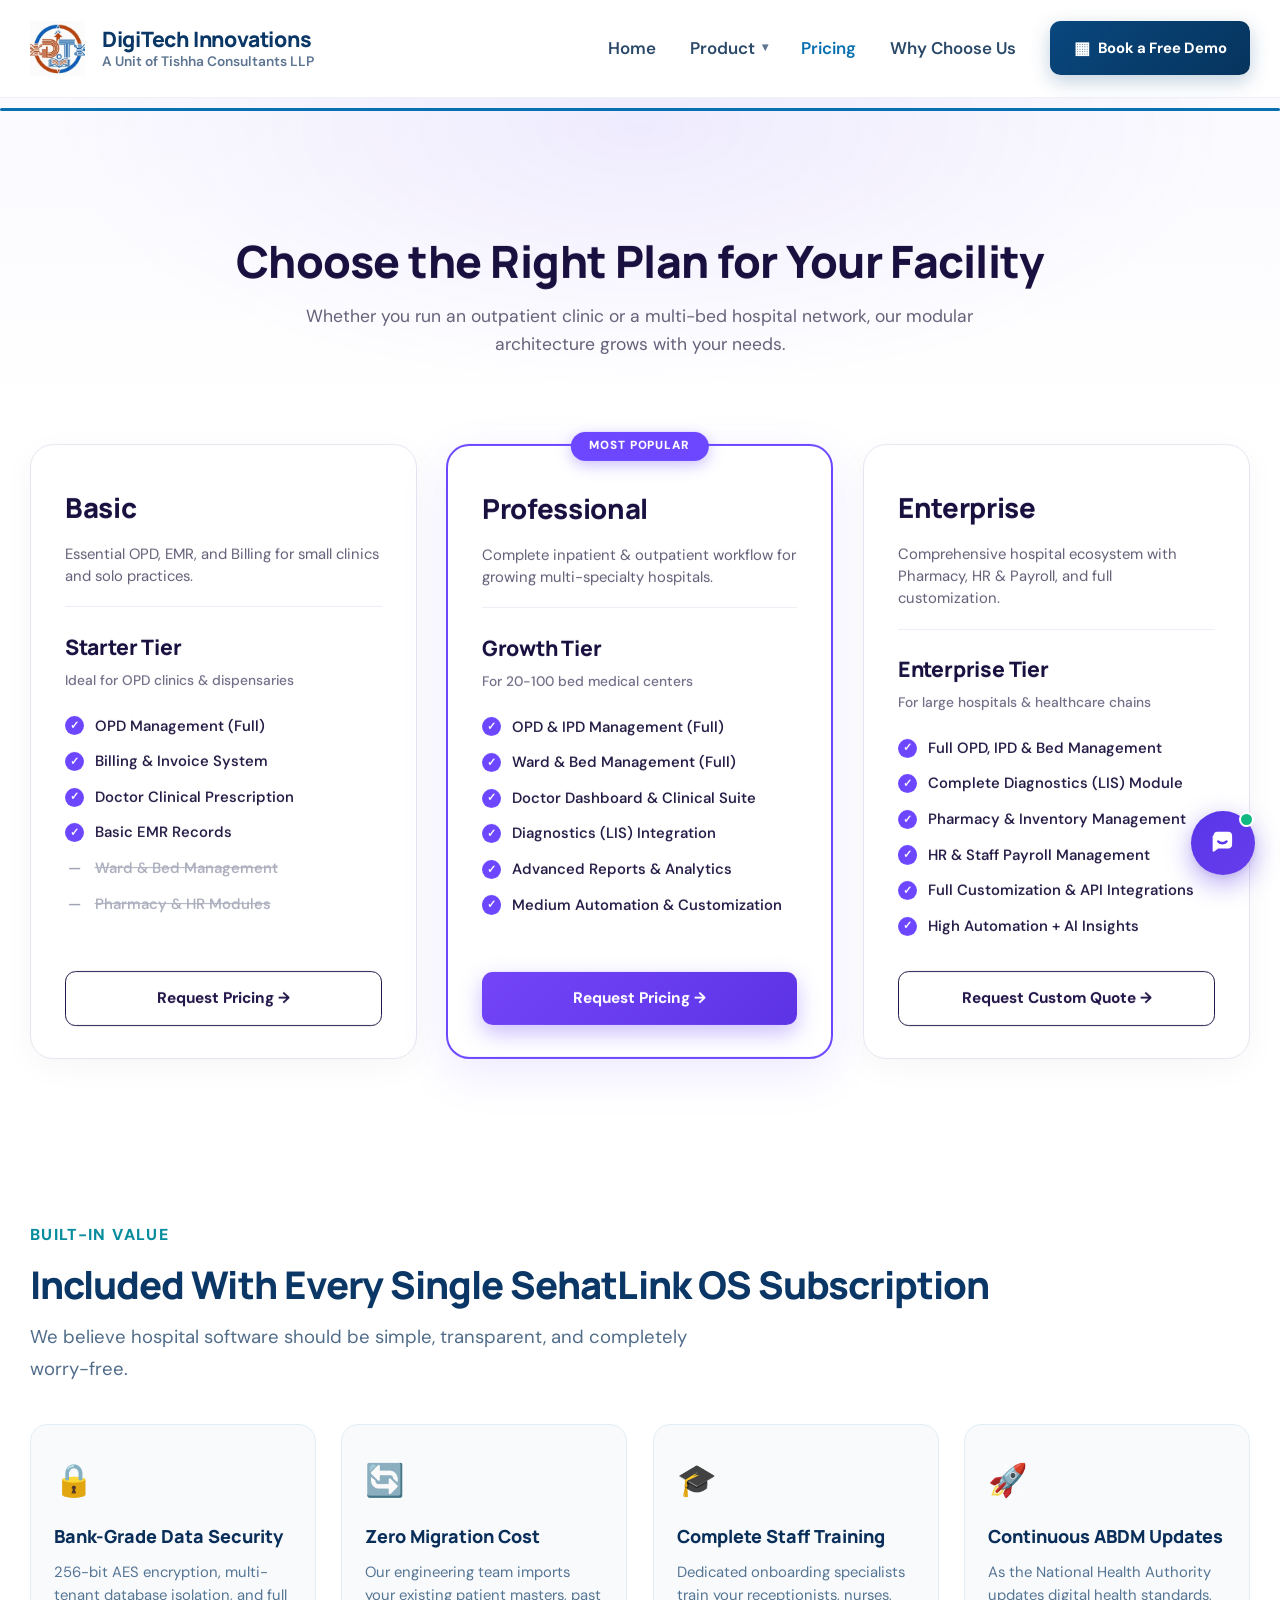
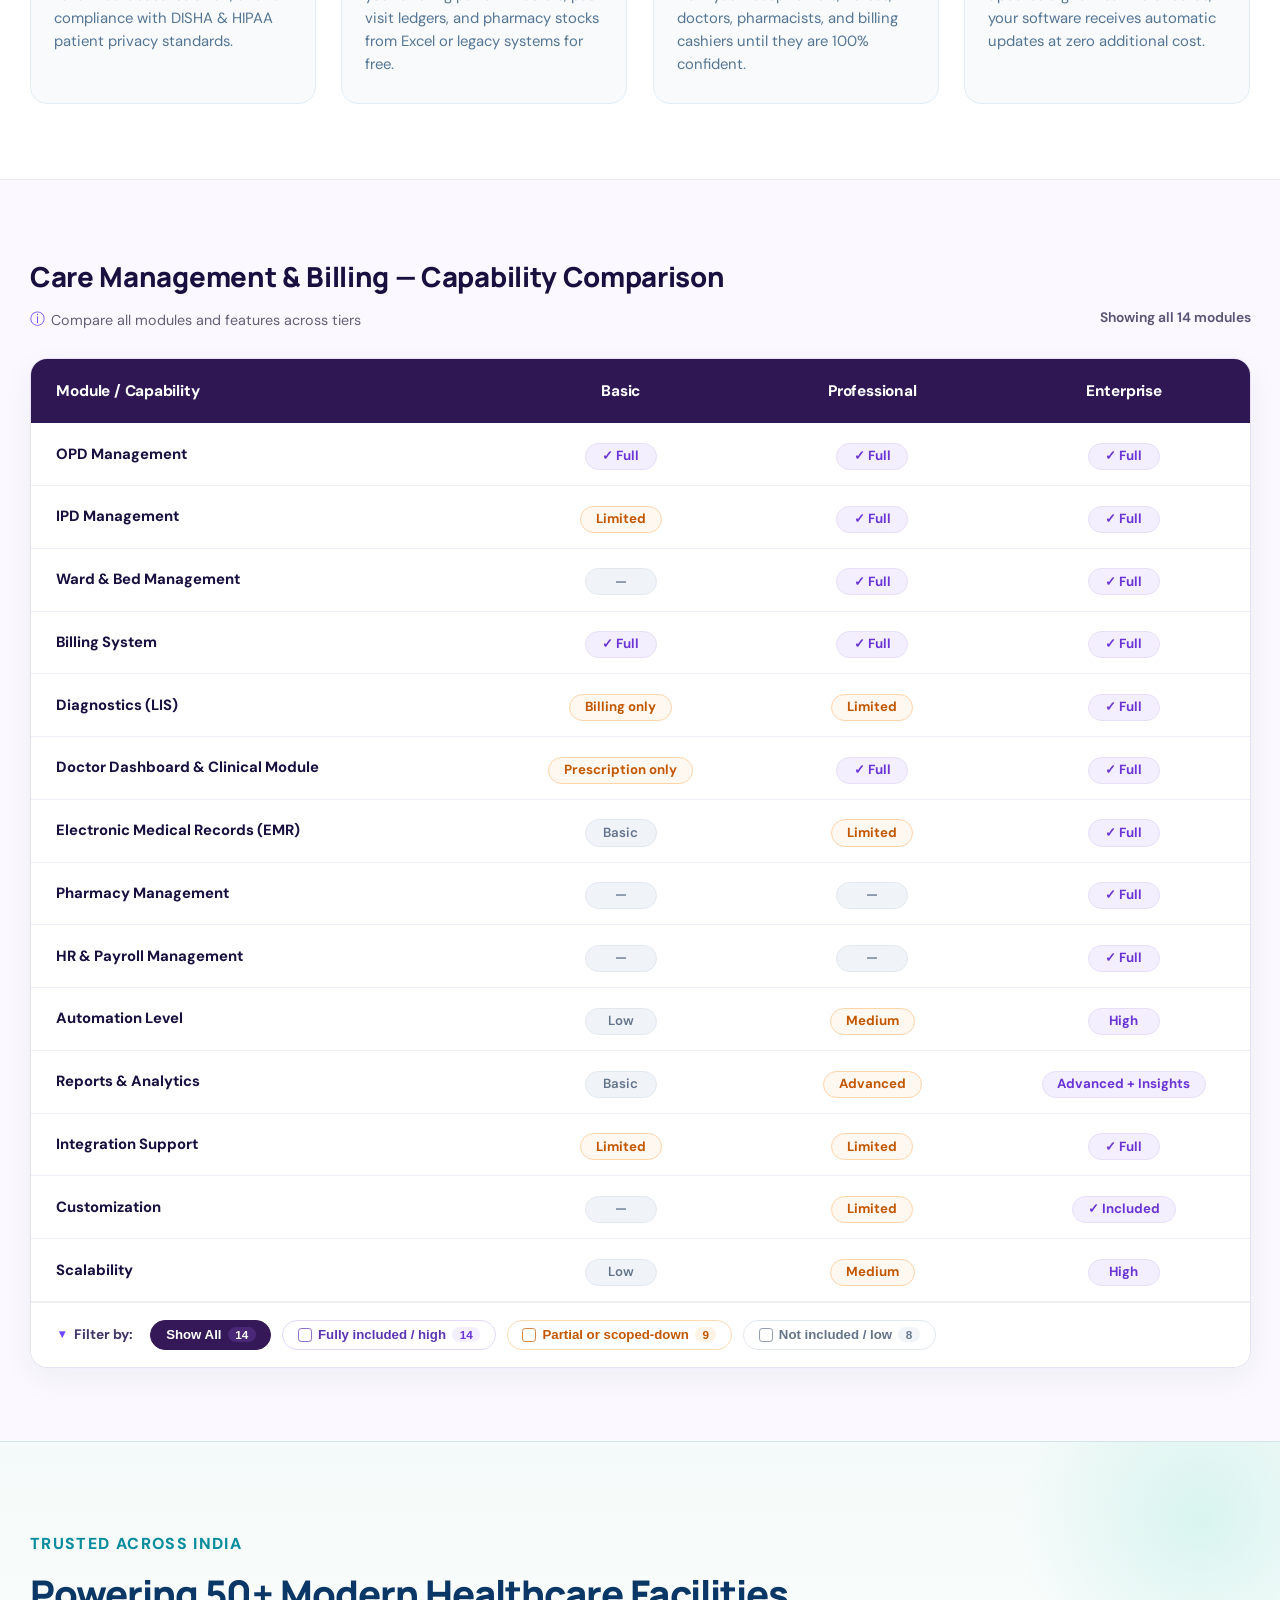
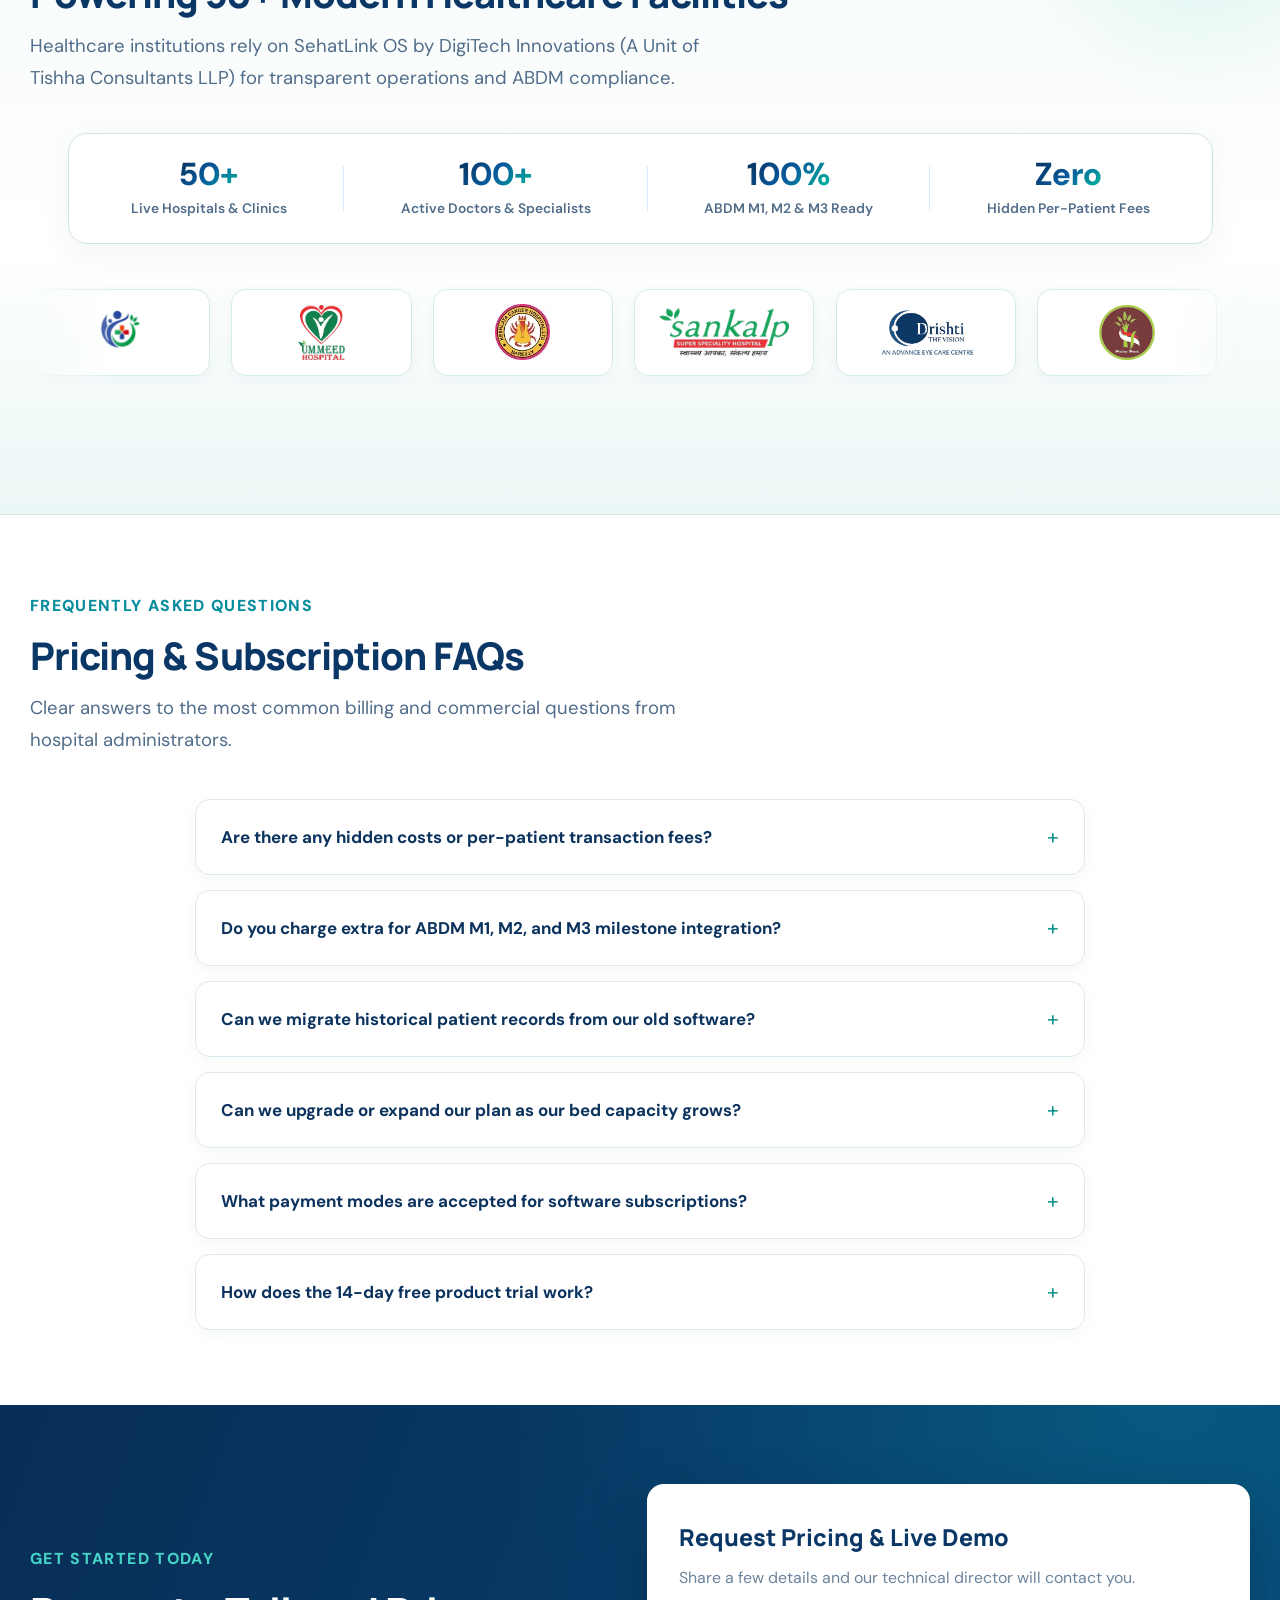
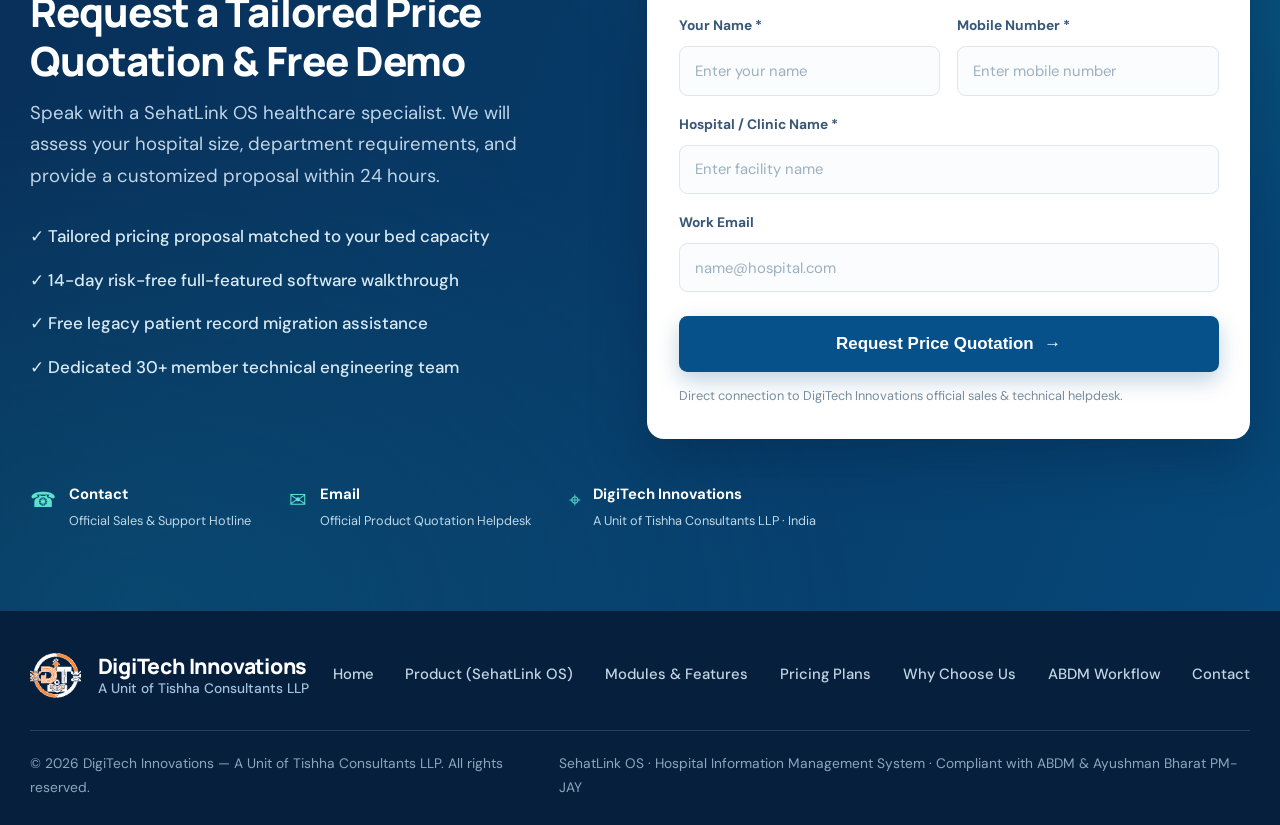
==== commit 233645f3: "Add header and footer file" ====
--- a/pricing.html
+++ b/pricing.html
@@ -21,67 +21,8 @@
 </head>
 
 <body>
-  <!-- Top Site Navigation Header -->
-  <header class="site-header">
-    <div class="container nav-wrap">
-      <a class="brand" href="index.html" aria-label="DigiTech Innovations — A Unit of Tishha Consultants LLP home">
-        <div class="company-logo-badge">
-          <img src="assets/images/digitechinnovation_White_logo.jpg" alt="DigiTech Innovations Logo"
-            class="company-logo-img" />
-        </div>
-        <span class="brand-copy">
-          <strong>DigiTech Innovations</strong>
-          <small>A Unit of Tishha Consultants LLP</small>
-        </span>
-      </a>
-      <button class="menu-toggle" aria-label="Toggle navigation" aria-expanded="false">
-        <span></span><span></span><span></span>
-      </button>
-      <nav class="nav-links">
-        <a href="index.html">Home</a>
-        <div class="nav-item-dropdown">
-          <a href="product.html" class="nav-dropdown-trigger">
-            Product <span class="dropdown-chevron">▾</span>
-          </a>
-          <div class="dropdown-menu">
-            <div class="dropdown-menu-inner">
-              <a href="product.html" class="dropdown-item">
-                <span class="dropdown-icon blue">✣</span>
-                <div>
-                  <strong>SehatLink OS Overview</strong>
-                  <small>Complete Hospital Management System</small>
-                </div>
-              </a>
-              <a href="product.html#abdm-workflow" class="dropdown-item">
-                <span class="dropdown-icon teal">↗</span>
-                <div>
-                  <strong>How SehatLink OS Works with ABDM</strong>
-                  <small>M1, M2 & M3 Milestone Workflows</small>
-                </div>
-              </a>
-              <a href="product.html#features" class="dropdown-item">
-                <span class="dropdown-icon cyan">▦</span>
-                <div>
-                  <strong>Modules & Features</strong>
-                  <small>OPD, IPD, Billing & EMR</small>
-                </div>
-              </a>
-              <a href="index.html#about" class="dropdown-item">
-                <span class="dropdown-icon violet">⚙</span>
-                <div>
-                  <strong>Role-Based Access</strong>
-                  <small>Reception, Doctor & Admin Portals</small>
-                </div>
-              </a>
-            </div>
-          </div>
-        </div>
-        <a href="pricing.html" class="active">Pricing</a>
-        <a href="why-choose-us.html">Why Choose Us</a>
-        <a class="nav-cta" href="#contact"><span class="calendar-icon">▦</span> Book a Free Demo</a>
-      </nav>
-    </div>
-  </header>
+  <!-- Dynamic Header loaded from header.html -->
+  <div id="site-header-container"></div>
 
   <main>
     <!-- Pricing Hero Section -->
@@ -700,36 +641,8 @@
     </section>
   </main>
 
-  <!-- Site Footer -->
-  <footer class="site-footer">
-    <div class="container footer-top">
-      <a class="brand footer-brand" href="index.html"
-        aria-label="DigiTech Innovations — A Unit of Tishha Consultants LLP home">
-        <div class="company-logo-badge footer-logo-badge">
-          <img src="assets/images/digitechinnovation_darkbg_logo.png" alt="DigiTech Innovations Logo"
-            class="company-logo-img" />
-        </div>
-        <span class="brand-copy">
-          <strong>DigiTech Innovations</strong>
-          <small>A Unit of Tishha Consultants LLP</small>
-        </span>
-      </a>
-      <div class="footer-links">
-        <a href="index.html">Home</a>
-        <a href="product.html">Product (SehatLink OS)</a>
-        <a href="product.html#features">Modules & Features</a>
-        <a href="pricing.html">Pricing Plans</a>
-        <a href="why-choose-us.html">Why Choose Us</a>
-        <a href="product.html#abdm-workflow">ABDM Workflow</a>
-        <a href="#contact">Contact</a>
-      </div>
-    </div>
-    <div class="container footer-bottom">
-      <span>© <span id="year"></span> DigiTech Innovations — A Unit of Tishha
-        Consultants LLP. All rights reserved.</span>
-      <span>SehatLink OS · Hospital Information Management System</span>
-    </div>
-  </footer>
+  <!-- Dynamic Footer loaded from footer.html -->
+  <div id="site-footer-container"></div>
 
   <script src="script.js"></script>
 </body>
--- a/styles.css
+++ b/styles.css
@@ -15,21 +15,26 @@
 }
 html {
   scroll-behavior: smooth;
-  scroll-padding-top: 100px;
-  font-size: 16px;
+  scroll-padding-top: 105px;
+  font-size: 16.5px;
 }
 body {
   margin: 0;
   font-family: var(--font-base);
   color: var(--text);
   background: #fff;
-  font-size: 1.0625rem;
-  line-height: 1.68;
+  font-size: 1.08rem;
+  line-height: 1.7;
   -webkit-font-smoothing: antialiased;
 }
+@media (min-width: 1280px) {
+  body {
+    zoom: 1.06;
+  }
+}
 p {
-  font-size: 1.0625rem;
-  line-height: 1.68;
+  font-size: 1.08rem;
+  line-height: 1.7;
 }
 h1,
 h2,
@@ -43,11 +48,16 @@
   text-decoration: none;
 }
 .container {
-  width: min(1240px, calc(100% - 48px));
+  width: min(1360px, calc(100% - 56px));
   margin: auto;
 }
+#site-header-container,
+#site-header-placeholder {
+  min-height: 92px;
+  display: block;
+}
 .site-header {
-  height: 84px;
+  height: 92px;
   background: rgba(255, 255, 255, 0.96);
   border-bottom: 1px solid #edf3f7;
   position: sticky;
@@ -66,7 +76,7 @@
   justify-content: space-between;
 }
 .brand {
-  gap: 14px;
+  gap: 16px;
   color: var(--navy);
 }
 .company-logo-badge {
@@ -86,9 +96,9 @@
   box-shadow: none;
 }
 .company-logo-img {
-  height: 38px;
+  height: 52px;
   width: auto;
-  max-width: 140px;
+  max-width: 180px;
   object-fit: contain;
   display: block;
 }
@@ -138,22 +148,22 @@
 .brand-copy {
   display: flex;
   flex-direction: column;
-  line-height: 1.3;
+  line-height: 1.25;
 }
 .brand-copy strong {
-  font-size: 17px;
+  font-size: 20px;
   font-weight: 800;
   color: #0b3766;
   letter-spacing: -0.2px;
 }
 .brand-copy small {
-  font-size: 12px;
+  font-size: 13px;
   color: #5d7591;
-  font-weight: 500;
+  font-weight: 600;
 }
 .nav-links {
   gap: 32px;
-  font-size: 15px;
+  font-size: 16px;
   font-weight: 600;
   color: #2b4968;
 }
@@ -1827,17 +1837,17 @@
 }
 .footer-brand .brand-copy strong {
   color: #ffffff !important;
-  font-size: 17px;
+  font-size: 20px;
   font-weight: 800;
   letter-spacing: -0.2px;
 }
 .footer-brand .brand-copy small {
   color: #a3c2dc !important;
-  font-size: 12px;
+  font-size: 13px;
   font-weight: 500;
 }
 .footer-brand .company-logo-img {
-  height: 36px;
+  height: 48px;
   mix-blend-mode: normal;
 }
 .footer-links {
@@ -1897,7 +1907,16 @@
     width: min(100% - 36px, 600px);
   }
   .site-header {
-    height: 72px;
+    height: 74px;
+  }
+  .company-logo-img {
+    height: 42px;
+  }
+  .brand-copy strong {
+    font-size: 16px;
+  }
+  .brand-copy small {
+    font-size: 11.5px;
   }
   .menu-toggle {
     display: flex;
@@ -1914,7 +1933,7 @@
   .nav-links {
     display: none;
     position: absolute;
-    top: 72px;
+    top: 74px;
     left: 0;
     right: 0;
     background: #fff;
@@ -5501,4 +5520,812 @@
   }
 }
 
-
+/* ==========================================================================
+   Floating Support & Chat Widget (Interactive Gumlet/Intercom Style)
+   ========================================================================== */
+.sehatlink-chat-launcher {
+  position: fixed;
+  bottom: 24px;
+  right: 24px;
+  width: 60px;
+  height: 60px;
+  border-radius: 50%;
+  background: linear-gradient(135deg, #5835ea 0%, #683deb 100%);
+  box-shadow: 0 8px 24px rgba(88, 53, 234, 0.42), 0 2px 6px rgba(0, 0, 0, 0.08);
+  border: none;
+  cursor: pointer;
+  z-index: 999999;
+  display: flex;
+  align-items: center;
+  justify-content: center;
+  transition: transform 0.25s cubic-bezier(0.16, 1, 0.3, 1), box-shadow 0.25s ease;
+  outline: none;
+  padding: 0;
+}
+
+.sehatlink-chat-launcher:hover {
+  transform: scale(1.08);
+  box-shadow: 0 12px 30px rgba(88, 53, 234, 0.52);
+}
+
+.sehatlink-chat-launcher:active {
+  transform: scale(0.96);
+}
+
+.sehatlink-chat-launcher .launcher-icon-chat,
+.sehatlink-chat-launcher .launcher-icon-close {
+  position: absolute;
+  display: flex;
+  align-items: center;
+  justify-content: center;
+  transition: opacity 0.2s ease, transform 0.25s cubic-bezier(0.16, 1, 0.3, 1);
+}
+
+.sehatlink-chat-launcher .launcher-icon-chat {
+  opacity: 1;
+  transform: scale(1) rotate(0deg);
+}
+
+.sehatlink-chat-launcher .launcher-icon-close {
+  opacity: 0;
+  transform: scale(0.6) rotate(-90deg);
+}
+
+.sehatlink-chat-launcher.open .launcher-icon-chat {
+  opacity: 0;
+  transform: scale(0.6) rotate(90deg);
+}
+
+.sehatlink-chat-launcher.open .launcher-icon-close {
+  opacity: 1;
+  transform: scale(1) rotate(0deg);
+}
+
+.sehatlink-launcher-badge {
+  position: absolute;
+  top: 1px;
+  right: 1px;
+  width: 14px;
+  height: 14px;
+  background: #10b981;
+  border: 2.5px solid #ffffff;
+  border-radius: 50%;
+  animation: launcherPulse 2s infinite;
+}
+
+@keyframes launcherPulse {
+  0% { box-shadow: 0 0 0 0 rgba(16, 185, 129, 0.6); }
+  70% { box-shadow: 0 0 0 7px rgba(16, 185, 129, 0); }
+  100% { box-shadow: 0 0 0 0 rgba(16, 185, 129, 0); }
+}
+
+/* Chat Modal Window */
+.sehatlink-chat-modal {
+  position: fixed;
+  bottom: 96px;
+  right: 24px;
+  width: 380px;
+  max-width: calc(100vw - 32px);
+  height: 590px;
+  max-height: calc(100vh - 120px);
+  background: #ffffff;
+  border-radius: 22px;
+  box-shadow: 0 20px 50px rgba(15, 23, 42, 0.2), 0 0 1px rgba(0, 0, 0, 0.12);
+  z-index: 999998;
+  display: flex;
+  flex-direction: column;
+  overflow: hidden;
+  opacity: 0;
+  pointer-events: none;
+  transform: translateY(24px) scale(0.92);
+  transform-origin: bottom right;
+  transition: opacity 0.28s cubic-bezier(0.16, 1, 0.3, 1),
+              transform 0.28s cubic-bezier(0.16, 1, 0.3, 1);
+  font-family: var(--font-base, -apple-system, BlinkMacSystemFont, "Segoe UI", Roboto, sans-serif);
+}
+
+.sehatlink-chat-modal.open {
+  opacity: 1;
+  pointer-events: auto;
+  transform: translateY(0) scale(1);
+}
+
+/* Gradient Header */
+.sehatlink-chat-header {
+  background: linear-gradient(145deg, #4f2cdb 0%, #683bf0 55%, #7a46f5 100%);
+  color: #ffffff;
+  padding: 22px 22px 26px;
+  position: relative;
+  flex-shrink: 0;
+  transition: padding 0.25s ease;
+}
+
+.sehatlink-chat-modal.chat-mode .sehatlink-chat-header {
+  padding: 14px 18px;
+}
+
+.sehatlink-chat-modal.chat-mode .sehatlink-chat-greeting {
+  display: none !important;
+}
+
+.sehatlink-chat-header-top {
+  display: flex;
+  align-items: center;
+  justify-content: space-between;
+}
+
+.sehatlink-chat-brand {
+  display: flex;
+  align-items: center;
+  gap: 8px;
+  font-weight: 800;
+  font-size: 13.5px;
+  letter-spacing: 0.06em;
+  text-transform: uppercase;
+  color: #ffffff;
+}
+
+.sehatlink-chat-brand-icon {
+  width: 24px;
+  height: 24px;
+  border-radius: 50%;
+  object-fit: contain;
+  background: #ffffff;
+  padding: 2px;
+}
+
+.sehatlink-chat-header-actions {
+  display: flex;
+  align-items: center;
+  gap: 12px;
+}
+
+.sehatlink-chat-avatar-stack {
+  display: flex;
+  align-items: center;
+}
+
+.sehatlink-chat-avatar-stack .avatar-svg {
+  width: 32px;
+  height: 32px;
+  border-radius: 50%;
+  border: 2px solid #ffffff;
+  margin-left: -8px;
+  box-shadow: 0 2px 6px rgba(0, 0, 0, 0.15);
+  display: block;
+}
+
+.sehatlink-chat-avatar-stack .avatar-svg:first-child {
+  margin-left: 0;
+}
+
+.sehatlink-chat-close-btn {
+  background: rgba(255, 255, 255, 0.18);
+  border: none;
+  width: 28px;
+  height: 28px;
+  border-radius: 50%;
+  color: #ffffff;
+  display: flex;
+  align-items: center;
+  justify-content: center;
+  cursor: pointer;
+  transition: background 0.2s, transform 0.2s;
+  padding: 0;
+}
+
+.sehatlink-chat-close-btn:hover {
+  background: rgba(255, 255, 255, 0.32);
+  transform: scale(1.05);
+}
+
+.sehatlink-chat-greeting {
+  margin-top: 22px;
+}
+
+.sehatlink-chat-greeting .greet-hi {
+  font-size: 25px;
+  font-weight: 700;
+  display: flex;
+  align-items: center;
+  gap: 8px;
+  margin-bottom: 4px;
+  color: #ffffff;
+}
+
+.sehatlink-chat-greeting .wave-emoji {
+  display: inline-block;
+  animation: chatWave 2.4s infinite;
+  transform-origin: 70% 70%;
+}
+
+@keyframes chatWave {
+  0% { transform: rotate(0deg); }
+  10% { transform: rotate(14deg); }
+  20% { transform: rotate(-8deg); }
+  30% { transform: rotate(14deg); }
+  40% { transform: rotate(-4deg); }
+  50% { transform: rotate(10deg); }
+  60% { transform: rotate(0deg); }
+  100% { transform: rotate(0deg); }
+}
+
+.sehatlink-chat-greeting .greet-help {
+  font-size: 24px;
+  font-weight: 800;
+  margin: 0;
+  letter-spacing: -0.3px;
+  color: #ffffff;
+  line-height: 1.25;
+}
+
+/* Chat Body */
+.sehatlink-chat-body {
+  flex: 1;
+  overflow-y: auto;
+  position: relative;
+  background: #f8fafc;
+  display: flex;
+  flex-direction: column;
+}
+
+.sehatlink-chat-view {
+  display: none;
+  flex: 1;
+  flex-direction: column;
+}
+
+.sehatlink-chat-view.active {
+  display: flex;
+}
+
+/* Home View Layout */
+.sehatlink-home-content {
+  padding: 16px 18px 20px;
+  display: flex;
+  flex-direction: column;
+  gap: 12px;
+}
+
+/* Recent message card */
+.sehatlink-card-recent {
+  background: #ffffff;
+  border-radius: 16px;
+  padding: 14px 16px;
+  border: 1px solid #e9f0f6;
+  box-shadow: 0 4px 14px rgba(24, 43, 80, 0.05);
+  cursor: pointer;
+  transition: all 0.2s ease;
+}
+
+.sehatlink-card-recent:hover {
+  transform: translateY(-2px);
+  box-shadow: 0 8px 20px rgba(24, 43, 80, 0.08);
+  border-color: #d1dff0;
+}
+
+.sehatlink-card-recent-label {
+  font-size: 11.5px;
+  font-weight: 600;
+  color: #64748b;
+  margin-bottom: 8px;
+}
+
+.sehatlink-card-recent-row {
+  display: flex;
+  align-items: center;
+  justify-content: space-between;
+  gap: 10px;
+}
+
+.sehatlink-card-recent-left {
+  display: flex;
+  align-items: center;
+  gap: 10px;
+  min-width: 0;
+}
+
+.sehatlink-card-recent-left .recent-avatars {
+  display: flex;
+  align-items: center;
+  flex-shrink: 0;
+}
+
+.sehatlink-card-recent-left .recent-avatars .avatar-svg {
+  width: 22px;
+  height: 22px;
+  border-radius: 50%;
+  border: 1.5px solid #ffffff;
+  margin-left: -5px;
+}
+
+.sehatlink-card-recent-left .recent-avatars .avatar-svg:first-child {
+  margin-left: 0;
+}
+
+.sehatlink-card-recent-text {
+  min-width: 0;
+}
+
+.sehatlink-card-recent-title {
+  font-size: 13.5px;
+  font-weight: 700;
+  color: #0f172a;
+  line-height: 1.2;
+}
+
+.sehatlink-card-recent-snippet {
+  font-size: 12px;
+  color: #64748b;
+  margin-top: 2px;
+  white-space: nowrap;
+  overflow: hidden;
+  text-overflow: ellipsis;
+}
+
+.sehatlink-card-recent-time {
+  font-size: 11.5px;
+  color: #94a3b8;
+  white-space: nowrap;
+  flex-shrink: 0;
+}
+
+/* Action button cards */
+.sehatlink-action-card {
+  background: #ffffff;
+  border-radius: 14px;
+  padding: 15px 18px;
+  border: 1px solid #e9f0f6;
+  box-shadow: 0 4px 14px rgba(24, 43, 80, 0.04);
+  display: flex;
+  align-items: center;
+  justify-content: space-between;
+  cursor: pointer;
+  transition: all 0.2s cubic-bezier(0.16, 1, 0.3, 1);
+  color: #0f172a;
+  text-decoration: none;
+}
+
+.sehatlink-action-card:hover {
+  transform: translateY(-2px);
+  border-color: #c7d2fe;
+  box-shadow: 0 8px 22px rgba(88, 53, 234, 0.12);
+}
+
+.sehatlink-action-card:hover .action-card-arrow {
+  transform: translateX(3px);
+}
+
+.sehatlink-action-card-label {
+  font-size: 14.5px;
+  font-weight: 700;
+  display: flex;
+  align-items: center;
+  gap: 10px;
+}
+
+.action-card-arrow {
+  transition: transform 0.2s ease;
+  display: flex;
+  align-items: center;
+  justify-content: center;
+}
+
+/* WhatsApp Card */
+.sehatlink-action-card.whatsapp-card {
+  border-color: #d1fae5;
+  background: #f0fdf4;
+}
+
+.sehatlink-action-card.whatsapp-card:hover {
+  border-color: #86efac;
+  box-shadow: 0 8px 22px rgba(16, 185, 129, 0.15);
+}
+
+.sehatlink-action-card.whatsapp-card .sehatlink-action-card-label {
+  color: #065f46;
+}
+
+/* Quick Topic Pills */
+.sehatlink-quick-topics {
+  margin-top: 4px;
+  padding: 0 2px;
+}
+
+.sehatlink-quick-topics-title {
+  font-size: 11.5px;
+  font-weight: 700;
+  text-transform: uppercase;
+  letter-spacing: 0.05em;
+  color: #64748b;
+  margin-bottom: 8px;
+}
+
+.sehatlink-topic-pills {
+  display: flex;
+  flex-wrap: wrap;
+  gap: 8px;
+}
+
+.sehatlink-topic-pill {
+  background: #ffffff;
+  border: 1px solid #e2e8f0;
+  border-radius: 20px;
+  padding: 6px 12px;
+  font-size: 12px;
+  font-weight: 600;
+  color: #334155;
+  cursor: pointer;
+  transition: all 0.2s ease;
+}
+
+.sehatlink-topic-pill:hover {
+  background: #f1f5f9;
+  border-color: #cbd5e1;
+  color: #5835ea;
+  transform: translateY(-1px);
+}
+
+/* Messages / Chat View Layout */
+.sehatlink-chat-thread-container {
+  display: flex;
+  flex-direction: column;
+  height: 100%;
+}
+
+.sehatlink-chat-thread-header {
+  padding: 12px 16px;
+  background: #ffffff;
+  border-bottom: 1px solid #eef2f6;
+  display: flex;
+  align-items: center;
+  justify-content: space-between;
+  flex-shrink: 0;
+}
+
+.sehatlink-chat-back-btn {
+  background: none;
+  border: none;
+  color: #5835ea;
+  font-size: 13px;
+  font-weight: 700;
+  display: flex;
+  align-items: center;
+  gap: 6px;
+  cursor: pointer;
+  padding: 4px 8px;
+  border-radius: 6px;
+  transition: background 0.15s;
+}
+
+.sehatlink-chat-back-btn:hover {
+  background: #f1f3fd;
+}
+
+.sehatlink-chat-agent-status {
+  font-size: 11.5px;
+  color: #10b981;
+  font-weight: 600;
+  display: flex;
+  align-items: center;
+  gap: 5px;
+}
+
+.sehatlink-chat-agent-status::before {
+  content: "";
+  width: 7px;
+  height: 7px;
+  border-radius: 50%;
+  background: #10b981;
+}
+
+.sehatlink-chat-messages {
+  flex: 1;
+  overflow-y: auto;
+  padding: 16px;
+  display: flex;
+  flex-direction: column;
+  gap: 12px;
+}
+
+/* Message bubbles */
+.chat-msg {
+  display: flex;
+  flex-direction: column;
+  max-width: 86%;
+  animation: chatMsgAppear 0.25s cubic-bezier(0.16, 1, 0.3, 1);
+}
+
+@keyframes chatMsgAppear {
+  from { opacity: 0; transform: translateY(8px); }
+  to { opacity: 1; transform: translateY(0); }
+}
+
+.chat-msg.bot {
+  align-self: flex-start;
+}
+
+.chat-msg.user {
+  align-self: flex-end;
+}
+
+.chat-msg-bubble {
+  padding: 11px 14px;
+  border-radius: 16px;
+  font-size: 13.5px;
+  line-height: 1.5;
+  box-shadow: 0 2px 6px rgba(0, 0, 0, 0.04);
+}
+
+.chat-msg.bot .chat-msg-bubble {
+  background: #ffffff;
+  color: #1e293b;
+  border: 1px solid #e2e8f0;
+  border-bottom-left-radius: 4px;
+}
+
+.chat-msg.user .chat-msg-bubble {
+  background: #5835ea;
+  color: #ffffff;
+  border-bottom-right-radius: 4px;
+}
+
+.chat-msg-time {
+  font-size: 10px;
+  color: #94a3b8;
+  margin-top: 3px;
+  align-self: flex-start;
+}
+
+.chat-msg.user .chat-msg-time {
+  align-self: flex-end;
+}
+
+/* Quick choices inside chat */
+.chat-action-chips {
+  display: flex;
+  flex-direction: column;
+  gap: 6px;
+  margin-top: 8px;
+}
+
+.chat-chip-btn {
+  background: #f1f3fd;
+  border: 1px solid #d5ddfb;
+  color: #4322d8;
+  font-size: 12px;
+  font-weight: 600;
+  padding: 8px 12px;
+  border-radius: 10px;
+  cursor: pointer;
+  text-align: left;
+  transition: all 0.15s ease;
+  display: flex;
+  align-items: center;
+  justify-content: space-between;
+}
+
+.chat-chip-btn:hover {
+  background: #5835ea;
+  color: #ffffff;
+  border-color: #5835ea;
+}
+
+/* Chat Input Bar */
+.sehatlink-chat-input-bar {
+  padding: 10px 14px;
+  background: #ffffff;
+  border-top: 1px solid #eef2f6;
+  display: flex;
+  align-items: center;
+  gap: 8px;
+  flex-shrink: 0;
+}
+
+.sehatlink-chat-input {
+  flex: 1;
+  border: 1px solid #e2e8f0;
+  border-radius: 24px;
+  padding: 10px 16px;
+  font-size: 13.5px;
+  outline: none;
+  font-family: inherit;
+  transition: border-color 0.2s, box-shadow 0.2s;
+  background: #f8fafc;
+}
+
+.sehatlink-chat-input:focus {
+  border-color: #5835ea;
+  background: #ffffff;
+  box-shadow: 0 0 0 3px rgba(85, 51, 234, 0.12);
+}
+
+.sehatlink-chat-send-btn {
+  width: 38px;
+  height: 38px;
+  border-radius: 50%;
+  background: #5835ea;
+  border: none;
+  color: #ffffff;
+  display: flex;
+  align-items: center;
+  justify-content: center;
+  cursor: pointer;
+  transition: transform 0.15s, background 0.15s;
+  flex-shrink: 0;
+  padding: 0;
+}
+
+.sehatlink-chat-send-btn:hover {
+  background: #4626d6;
+  transform: scale(1.05);
+}
+
+/* Typing Indicator */
+.chat-typing {
+  display: flex;
+  align-items: center;
+  gap: 4px;
+  padding: 10px 14px;
+  background: #ffffff;
+  border-radius: 16px;
+  border: 1px solid #e2e8f0;
+  width: fit-content;
+  border-bottom-left-radius: 4px;
+}
+
+.chat-typing span {
+  width: 6px;
+  height: 6px;
+  border-radius: 50%;
+  background: #94a3b8;
+  animation: chatTypingBounce 1.2s infinite ease-in-out;
+}
+
+.chat-typing span:nth-child(2) { animation-delay: 0.2s; }
+.chat-typing span:nth-child(3) { animation-delay: 0.4s; }
+
+@keyframes chatTypingBounce {
+  0%, 80%, 100% { transform: translateY(0); }
+  40% { transform: translateY(-5px); }
+}
+
+/* Bottom Tab Bar */
+.sehatlink-chat-bottom-nav {
+  height: 62px;
+  background: #ffffff;
+  border-top: 1px solid #eef2f6;
+  display: flex;
+  align-items: center;
+  justify-content: space-around;
+  flex-shrink: 0;
+}
+
+.sehatlink-chat-tab {
+  flex: 1;
+  height: 100%;
+  border: none;
+  background: none;
+  cursor: pointer;
+  display: flex;
+  flex-direction: column;
+  align-items: center;
+  justify-content: center;
+  gap: 4px;
+  color: #64748b;
+  font-size: 11.5px;
+  font-weight: 600;
+  transition: color 0.15s;
+  position: relative;
+  outline: none;
+}
+
+.sehatlink-chat-tab svg {
+  transition: transform 0.2s;
+}
+
+.sehatlink-chat-tab.active {
+  color: #5835ea;
+}
+
+.sehatlink-chat-tab.active svg {
+  transform: translateY(-1px);
+}
+
+.sehatlink-chat-tab-badge {
+  position: absolute;
+  top: 8px;
+  right: calc(50% - 16px);
+  width: 7px;
+  height: 7px;
+  background: #ef4444;
+  border-radius: 50%;
+}
+
+/* Mobile responsive modal */
+@media (max-width: 480px) {
+  .sehatlink-chat-modal {
+    bottom: 0;
+    right: 0;
+    left: 0;
+    width: 100%;
+    max-width: 100%;
+    height: 100%;
+    max-height: 100%;
+    border-radius: 0;
+  }
+  .sehatlink-chat-launcher {
+    bottom: 16px;
+    right: 16px;
+    width: 54px;
+    height: 54px;
+  }
+/* In-Chat Lead Form & Interactive Cards */
+.chat-lead-form {
+  background: #f8fafc;
+  border: 1px solid #e2e8f0;
+  border-radius: 14px;
+  padding: 12px;
+  margin-top: 10px;
+  display: flex;
+  flex-direction: column;
+  gap: 8px;
+}
+
+.chat-lead-form input {
+  width: 100%;
+  padding: 8px 12px;
+  border-radius: 8px;
+  border: 1px solid #cbd5e1;
+  font-size: 12.5px;
+  outline: none;
+  font-family: inherit;
+  box-sizing: border-box;
+  background: #ffffff;
+}
+
+.chat-lead-form input:focus {
+  border-color: #5835ea;
+  box-shadow: 0 0 0 2px rgba(88, 53, 234, 0.12);
+}
+
+.chat-lead-form button {
+  background: #5835ea;
+  color: #ffffff;
+  border: none;
+  padding: 8px 14px;
+  border-radius: 8px;
+  font-size: 12.5px;
+  font-weight: 700;
+  cursor: pointer;
+  transition: background 0.15s;
+  display: flex;
+  align-items: center;
+  justify-content: center;
+  gap: 6px;
+}
+
+.chat-lead-form button:hover {
+  background: #4626d6;
+}
+
+.chat-thread-actions {
+  display: flex;
+  align-items: center;
+  gap: 8px;
+}
+
+.chat-clear-btn {
+  background: none;
+  border: none;
+  color: #94a3b8;
+  font-size: 11.5px;
+  cursor: pointer;
+  padding: 2px 6px;
+  border-radius: 4px;
+  transition: color 0.15s;
+}
+
+.chat-clear-btn:hover {
+  color: #ef4444;
+}
